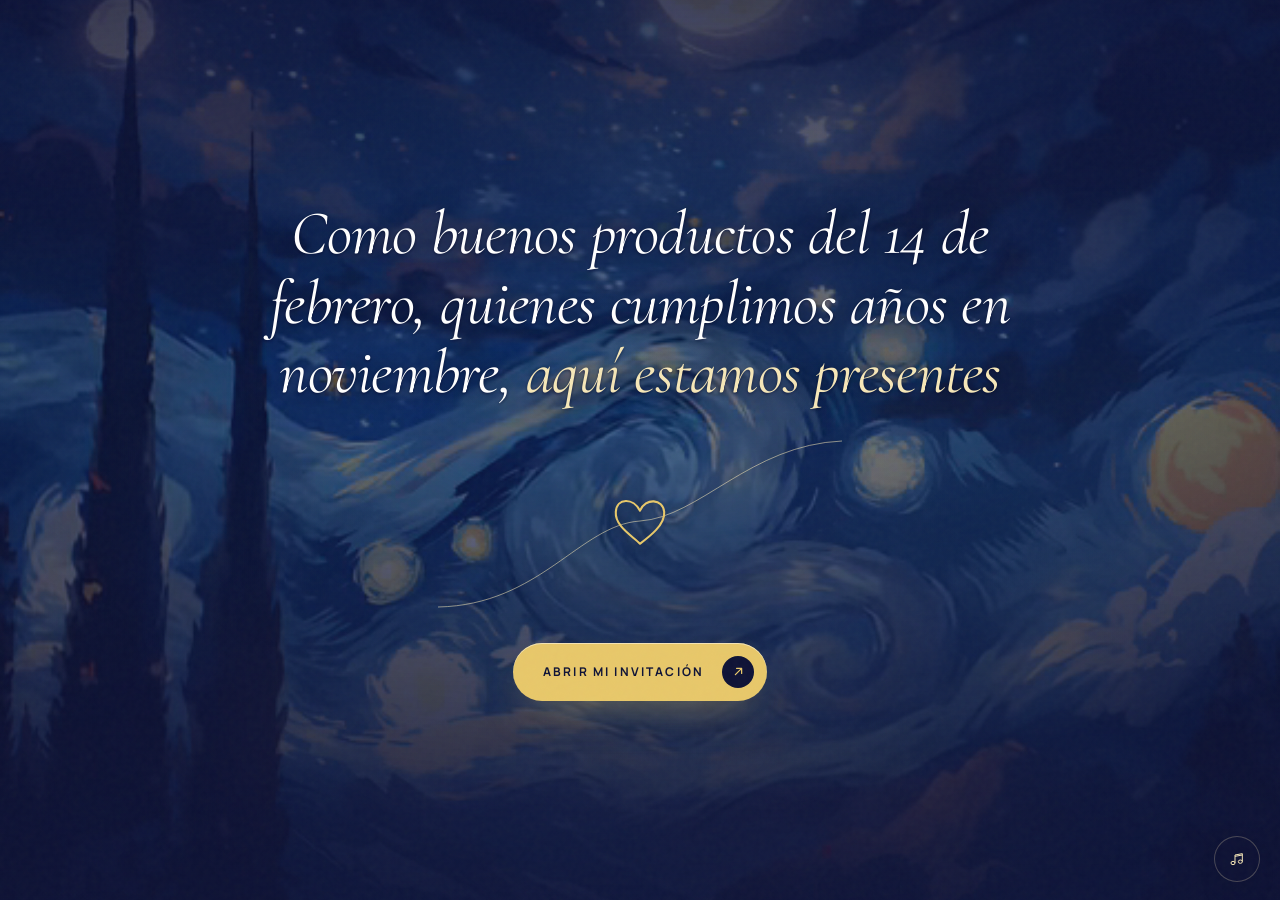
==== index.html @ 6bc74415 "agrego lag background" ====
<!doctype html>
<html lang="es">
<head>
  <meta charset="utf-8">
  <meta name="viewport" content="width=device-width, initial-scale=1">
  <meta name="theme-color" content="#1B2155">
  <meta name="description" content="La alegría de coincidir. Una invitación para celebrar con mis personas favoritas.">
  <title>La alegría de coincidir · Invitación de cumpleaños</title>
  <!-- Vista previa al compartir el enlace (WhatsApp, redes): mismo título y descripción de la invitación -->
  <meta property="og:type" content="website">
  <meta property="og:locale" content="es_MX">
  <meta property="og:title" content="La alegría de coincidir · Invitación de cumpleaños">
  <meta property="og:description" content="La alegría de coincidir. Una invitación para celebrar con mis personas favoritas.">
  <!-- PENDIENTE al publicar: imagen para la vista previa con la dirección completa del sitio, por ejemplo
       <meta property="og:image" content="https://TU-DOMINIO/assets/compartir.jpg"> (1200 × 630 px) -->
  <link rel="icon" href="data:image/svg+xml,%3Csvg xmlns='http://www.w3.org/2000/svg' viewBox='0 0 64 64'%3E%3Crect width='64' height='64' rx='14' fill='%230F1336'/%3E%3Cpath d='M32 50C25 43 9 34 10 21C11 8 26 8 32 20C37 8 53 9 54 21C55 33 40 44 32 50Z' fill='none' stroke='%23E8C86A' stroke-width='4.5' stroke-linejoin='round'/%3E%3C/svg%3E">
  <link rel="stylesheet" href="styles.css?v=20261016-iphone">
  <script src="config.js?v=20261016-iphone" defer></script>
  <script src="script.js?v=20261016-iphone" defer></script>
</head>
<body>
  <!-- Fondo de toda la invitación: cielo pintado y luces doradas que suben -->
  <div class="backdrop" aria-hidden="true">
    <!-- Cielo pintado: el remolino gira, un brillo recorre las pinceladas doradas y las estrellas titilan -->
    <div class="sky-art" id="sky-art">
      <span class="sky-glint"></span>
      <span class="sky-swirl"></span>
      <span class="sky-dots"><i style="--x:90.44%;--y:4.72%;--d:-0s"></i><i style="--x:93.94%;--y:15.73%;--d:-1.3s"></i><i style="--x:7.55%;--y:19.50%;--d:-0.6s"></i><i style="--x:22.10%;--y:11.36%;--d:-2.1s"></i><i style="--x:85.87%;--y:25.90%;--d:-1.7s"></i><i style="--x:2.66%;--y:29.19%;--d:-2.8s"></i><i style="--x:83.21%;--y:70.69%;--d:-0.4s"></i><i style="--x:6.38%;--y:77.45%;--d:-1.1s"></i><i style="--x:13.82%;--y:83.55%;--d:-2.4s"></i><i style="--x:71.09%;--y:77.51%;--d:-3.1s"></i><i style="--x:45.16%;--y:87.32%;--d:-1.9s"></i><i style="--x:23.17%;--y:96.71%;--d:-0.9s"></i><i style="--x:96.28%;--y:53.47%;--d:-2.6s"></i><i style="--x:31.46%;--y:57.89%;--d:-3.4s"></i></span>
    </div>
    <div class="motes">
      <i style="--x:6%;--t:17s;--d:-2s"></i><i style="--x:18%;--t:22s;--d:-9s"></i><i style="--x:31%;--t:19s;--d:-5s"></i>
      <i style="--x:47%;--t:24s;--d:-14s"></i><i style="--x:58%;--t:18s;--d:-7s"></i><i style="--x:72%;--t:21s;--d:-1s"></i>
      <i style="--x:84%;--t:16s;--d:-11s"></i><i style="--x:93%;--t:23s;--d:-4s"></i>
    </div>
  </div>

  <section class="entry" id="entry" aria-labelledby="entry-lead">
    <video class="entry-video" id="entry-video" muted loop playsinline preload="auto" poster="assets/fondo-inicio.jpg" aria-hidden="true">
      <source src="assets/fondo-inicio.mp4" type="video/mp4">
      <source src="assets/fondo-inicio.webm" type="video/webm">
    </video>
    <div class="sky" aria-hidden="true"></div>
    <div class="entry-content">
      <!-- Al inicio solo se ve la frase; el botón aparece cuando termina de escribirse -->
      <p class="entry-lead" id="entry-lead"><span class="w" style="--i:0">Como</span> <span class="w" style="--i:1">buenos</span> <span class="w" style="--i:2">productos</span> <span class="w" style="--i:3">del</span> <span class="w" style="--i:4">14</span> <span class="w" style="--i:5">de</span> <span class="w" style="--i:6">febrero,</span> <span class="w" style="--i:7">quienes</span> <span class="w" style="--i:8">cumplimos</span> <span class="w" style="--i:9">años</span> <span class="w" style="--i:10">en</span> <span class="w" style="--i:11">noviembre,</span> <span class="w ew-hl" style="--i:12">aquí</span> <span class="w ew-hl" style="--i:13">estamos</span> <span class="w ew-hl" style="--i:14">presentes</span></p>
      <!-- Dos caminos que se encuentran y forman un corazón (empieza cuando termina de aparecer la frase) -->
      <svg class="meeting" viewBox="0 0 420 190" aria-hidden="true">
        <path class="route route-a" pathLength="1" d="M8 178C110 176 150 96 210 92"/>
        <path class="route route-b" pathLength="1" d="M412 12C320 16 270 88 210 92"/>
        <circle class="traveler" r="3.5"><animateMotion begin="1.4s" dur="1.7s" fill="freeze" calcMode="spline" keyTimes="0;1" keyPoints="0;1" keySplines=".5 0 .2 1" path="M8 178C110 176 150 96 210 92"/></circle>
        <circle class="traveler" r="3.5"><animateMotion begin="1.4s" dur="1.7s" fill="freeze" calcMode="spline" keyTimes="0;1" keyPoints="0;1" keySplines=".5 0 .2 1" path="M412 12C320 16 270 88 210 92"/></circle>
        <circle class="burst" cx="210" cy="92" r="30"/>
        <path class="heart meet-heart" pathLength="1" transform="translate(177 63) scale(1.1)" d="M30 47C23 40 7 31 8 18C9 5 24 5 30 17C35 5 51 6 52 18C53 30 38 41 30 47Z"/>
      </svg>
      <button class="button" id="open-invitation" type="button">Abrir mi invitación <span aria-hidden="true"><svg viewBox="0 0 24 24"><path d="M7 17 17 7M9 7h8v8"/></svg></span></button>
    </div>
  </section>

  <!-- Control de música: fuera de la invitación para poder pausar desde la entrada; aparece cuando la música suena -->
  <button class="music-control" id="music-control" type="button" aria-label="Reproducir música" hidden>
    <svg viewBox="0 0 24 24" aria-hidden="true" class="music-icon"><path d="M9 18V6l11-2v12M9 8l11-2"/><ellipse cx="6" cy="18" rx="3" ry="2.5"/><ellipse cx="17" cy="16" rx="3" ry="2.5"/></svg>
    <!-- Sonando: bocina con ondas; silenciada: bocina tachada. La canción nunca se detiene, solo se silencia. -->
    <svg viewBox="0 0 24 24" aria-hidden="true" class="sound-icon"><path class="sound-body" d="M4 9.5h3.2L12 5.5v13l-4.8-4H4z"/><path class="sound-wave sound-wave-1" d="M15.2 9.4a3.7 3.7 0 0 1 0 5.2"/><path class="sound-wave sound-wave-2" d="M17.8 6.8a7.4 7.4 0 0 1 0 10.4"/></svg>
    <svg viewBox="0 0 24 24" aria-hidden="true" class="mute-icon"><path class="sound-body" d="M4 9.5h3.2L12 5.5v13l-4.8-4H4z"/><path d="M16 9.5l5 5M21 9.5l-5 5"/></svg>
    <span id="music-label">Reproducir</span>
  </button>
  <span id="music-status" class="sr-only" role="status"></span>

  <main class="invitation" id="invitation" hidden inert>
    <section class="cover theme-night" aria-labelledby="cover-title">
      <div class="editorial">
        <div class="portrait-wrap" id="portrait-wrap">
          <!-- Fotografía como instantánea: se "revela" al abrir la invitación -->
          <figure class="portrait" id="portrait">
            <div class="photo">
              <img id="birthday-photo" alt="" hidden>
              <div class="photo-placeholder" id="photo-placeholder" role="img" aria-label="Espacio reservado para la fotografía de la festejada">
                <span class="placeholder-frame" aria-hidden="true"></span>
                <span class="placeholder-word">un instante<br><i>para celebrar</i></span>
                <span class="placeholder-note">Tu fotografía aquí</span>
              </div>
            </div>
            <span class="photo-caption" aria-hidden="true">La alegría de coincidir</span>
          </figure>
          <span class="tape tape-a" aria-hidden="true"></span>
          <span class="tape tape-b" aria-hidden="true"></span>
          <!-- Timbre postal con matasellos: dos lugares, una misma alegría -->
          <div class="postal" aria-hidden="true">
            <svg class="stamp" viewBox="-4 -4 108 128">
              <defs><mask id="perforation"><rect x="-4" y="-4" width="108" height="128" fill="#fff"/><g fill="#000"><circle cx="0" cy="0" r="3.3"/><circle cx="10" cy="0" r="3.3"/><circle cx="20" cy="0" r="3.3"/><circle cx="30" cy="0" r="3.3"/><circle cx="40" cy="0" r="3.3"/><circle cx="50" cy="0" r="3.3"/><circle cx="60" cy="0" r="3.3"/><circle cx="70" cy="0" r="3.3"/><circle cx="80" cy="0" r="3.3"/><circle cx="90" cy="0" r="3.3"/><circle cx="100" cy="0" r="3.3"/><circle cx="0" cy="120" r="3.3"/><circle cx="10" cy="120" r="3.3"/><circle cx="20" cy="120" r="3.3"/><circle cx="30" cy="120" r="3.3"/><circle cx="40" cy="120" r="3.3"/><circle cx="50" cy="120" r="3.3"/><circle cx="60" cy="120" r="3.3"/><circle cx="70" cy="120" r="3.3"/><circle cx="80" cy="120" r="3.3"/><circle cx="90" cy="120" r="3.3"/><circle cx="100" cy="120" r="3.3"/><circle cx="0" cy="10" r="3.3"/><circle cx="0" cy="20" r="3.3"/><circle cx="0" cy="30" r="3.3"/><circle cx="0" cy="40" r="3.3"/><circle cx="0" cy="50" r="3.3"/><circle cx="0" cy="60" r="3.3"/><circle cx="0" cy="70" r="3.3"/><circle cx="0" cy="80" r="3.3"/><circle cx="0" cy="90" r="3.3"/><circle cx="0" cy="100" r="3.3"/><circle cx="0" cy="110" r="3.3"/><circle cx="100" cy="10" r="3.3"/><circle cx="100" cy="20" r="3.3"/><circle cx="100" cy="30" r="3.3"/><circle cx="100" cy="40" r="3.3"/><circle cx="100" cy="50" r="3.3"/><circle cx="100" cy="60" r="3.3"/><circle cx="100" cy="70" r="3.3"/><circle cx="100" cy="80" r="3.3"/><circle cx="100" cy="90" r="3.3"/><circle cx="100" cy="100" r="3.3"/><circle cx="100" cy="110" r="3.3"/></g></mask></defs>
              <g mask="url(#perforation)">
                <rect width="100" height="120" class="stamp-paper"/>
                <rect x="9" y="9" width="82" height="102" rx="2" class="stamp-inner"/>
                <g class="stamp-globe">
                  <circle cx="50" cy="54" r="25"/>
                  <ellipse cx="50" cy="54" rx="11" ry="25"/>
                  <path d="M25 54h50M29 41h42M29 67h42"/>
                </g>
                <path class="stamp-heart" d="M50 72C46.5 68.5 38.5 64 39 57.5C39.5 51 47 51 50 57C52.5 51 60.5 51.5 61 57.5C61.5 63.5 54 69 50 72Z"/>
                <path class="stamp-spark" d="M27 95c.4 3.4 2 5 5.4 5.4-3.4.4-5 2-5.4 5.4-.4-3.4-2-5-5.4-5.4 3.4-.4 5-2 5.4-5.4ZM73 20c.3 2.4 1.4 3.5 3.8 3.8-2.4.3-3.5 1.4-3.8 3.8-.3-2.4-1.4-3.5-3.8-3.8 2.4-.3 3.5-1.4 3.8-3.8Z"/>
                <path class="stamp-lines" d="M40 99h36M46 104h24"/>
              </g>
            </svg>
            <svg class="postmark" viewBox="0 0 170 100">
              <defs><path id="postmark-arc" d="M13.5 50a36.5 36.5 0 1 1 73 0a36.5 36.5 0 1 1-73 0"/></defs>
              <circle cx="50" cy="50" r="44"/>
              <circle cx="50" cy="50" r="29"/>
              <text><textPath href="#postmark-arc" startOffset="25%" text-anchor="middle" dominant-baseline="middle">La alegría de coincidir</textPath></text>
              <path class="postmark-star" transform="translate(0 -9.6)" d="M50 51c.6 5.4 3.2 8 8.6 8.6-5.4.6-8 3.2-8.6 8.6-.6-5.4-3.2-8-8.6-8.6 5.4-.6 8-3.2 8.6-8.6Z"/>
              <path class="postmark-waves" d="M96 30c8-6 16 6 24 0s16 6 24 0 16 6 24 0M96 45c8-6 16 6 24 0s16 6 24 0 16 6 24 0M96 60c8-6 16 6 24 0s16 6 24 0 16 6 24 0M96 75c8-6 16 6 24 0s16 6 24 0 16 6 24 0"/>
            </svg>
          </div>
        </div>
        <div class="details">
          <svg class="heart cover-heart reveal" style="--d:3" viewBox="0 0 60 56" aria-hidden="true"><path pathLength="1" d="M30 47C23 40 7 31 8 18C9 5 24 5 30 17C35 5 51 6 52 18C53 30 38 41 30 47Z"/></svg>
          <!-- Presentación: «Victoria celebra su cumpleaños: la alegría de coincidir» -->
          <h1 class="cover-title" id="cover-title" tabindex="-1">
            <span class="cover-name" id="birthday-name">Victoria</span>
            <span class="celebrate reveal" style="--d:4">celebra su cumpleaños<span class="sr-only">:</span></span>
            <span class="cover-tagline reveal" style="--d:5">la alegría de coincidir</span>
          </h1>
          <div class="ticket reveal" style="--d:6">
            <div class="date-time" role="group" aria-label="Fecha y hora de la celebración">
              <div class="ticket-main">
                <div class="ticket-band" aria-hidden="true">
                <svg class="band-star" viewBox="0 0 24 24"><path d="M12 0C12.8 7.6 16.4 11.2 24 12C16.4 12.8 12.8 16.4 12 24C11.2 16.4 7.6 12.8 0 12C7.6 11.2 11.2 7.6 12 0Z"/></svg>
                <svg class="ticket-route" viewBox="0 0 220 26" preserveAspectRatio="xMidYMid meet" aria-hidden="true">
                  <path class="route-line" pathLength="1" d="M10 18C60 2 160 2 210 18"/>
                  <circle cx="10" cy="18" r="3.2"/><circle cx="210" cy="18" r="3.2"/>
                  <path class="route-heart" d="M110 13C107.4 10.6 102 7.6 102.4 3.6C102.8-.4 108 -.4 110 3.4C111.8-.4 117.2-.2 117.6 3.6C118 7.6 112.8 10.8 110 13Z"/>
                </svg>
                <svg class="band-star" viewBox="0 0 24 24"><path d="M12 0C12.8 7.6 16.4 11.2 24 12C16.4 12.8 12.8 16.4 12 24C11.2 16.4 7.6 12.8 0 12C7.6 11.2 11.2 7.6 12 0Z"/></svg>
                </div>
                <svg class="guilloche" viewBox="0 0 300 120" preserveAspectRatio="none" aria-hidden="true"><path d="M0 20 Q18 30 36 20 Q54 10 72 20 Q90 30 108 20 Q126 10 144 20 Q162 30 180 20 Q198 10 216 20 Q234 30 252 20 Q270 10 288 20 Q306 30 324 20"/><path d="M0 29 Q18 39 36 29 Q54 19 72 29 Q90 39 108 29 Q126 19 144 29 Q162 39 180 29 Q198 19 216 29 Q234 39 252 29 Q270 19 288 29 Q306 39 324 29"/><path d="M0 38 Q18 48 36 38 Q54 28 72 38 Q90 48 108 38 Q126 28 144 38 Q162 48 180 38 Q198 28 216 38 Q234 48 252 38 Q270 28 288 38 Q306 48 324 38"/><path d="M0 47 Q18 57 36 47 Q54 37 72 47 Q90 57 108 47 Q126 37 144 47 Q162 57 180 47 Q198 37 216 47 Q234 57 252 47 Q270 37 288 47 Q306 57 324 47"/><path d="M0 56 Q18 66 36 56 Q54 46 72 56 Q90 66 108 56 Q126 46 144 56 Q162 66 180 56 Q198 46 216 56 Q234 66 252 56 Q270 46 288 56 Q306 66 324 56"/><path d="M0 65 Q18 75 36 65 Q54 55 72 65 Q90 75 108 65 Q126 55 144 65 Q162 75 180 65 Q198 55 216 65 Q234 75 252 65 Q270 55 288 65 Q306 75 324 65"/><path d="M0 74 Q18 84 36 74 Q54 64 72 74 Q90 84 108 74 Q126 64 144 74 Q162 84 180 74 Q198 64 216 74 Q234 84 252 74 Q270 64 288 74 Q306 84 324 74"/><path d="M0 83 Q18 93 36 83 Q54 73 72 83 Q90 93 108 83 Q126 73 144 83 Q162 93 180 83 Q198 73 216 83 Q234 93 252 83 Q270 73 288 83 Q306 93 324 83"/><path d="M0 92 Q18 102 36 92 Q54 82 72 92 Q90 102 108 92 Q126 82 144 92 Q162 102 180 92 Q198 82 216 92 Q234 102 252 92 Q270 82 288 92 Q306 102 324 92"/><path d="M0 101 Q18 111 36 101 Q54 91 72 101 Q90 111 108 101 Q126 91 144 101 Q162 111 180 101 Q198 91 216 101 Q234 111 252 101 Q270 91 288 101 Q306 111 324 101"/></svg>
                <div class="ticket-cell ticket-date">
                  <span class="ticket-label"><svg class="dt-icon" viewBox="0 0 24 24" aria-hidden="true"><rect x="3.5" y="5" width="17" height="15" rx="2.5"/><path d="M3.5 10h17M8 3v4M16 3v4"/></svg>Fecha</span>
                  <p id="birthday-date">07 de noviembre</p>
                </div>
                <span class="foil" aria-hidden="true"><svg viewBox="0 0 60 56"><path d="M30 47C23 40 7 31 8 18C9 5 24 5 30 17C35 5 51 6 52 18C53 30 38 41 30 47Z"/></svg></span>
                <span class="microtext" aria-hidden="true">La alegría de coincidir · La alegría de coincidir · La alegría de coincidir · La alegría de coincidir · La alegría de coincidir ·</span>
              </div>
              <span class="date-dot" aria-hidden="true"></span>
              <div class="ticket-stub">
                <span class="admit" aria-hidden="true">Admite 1</span>
                <div class="ticket-cell ticket-time">
                  <span class="ticket-label"><svg class="dt-icon" viewBox="0 0 24 24" aria-hidden="true"><circle cx="12" cy="12" r="8.5"/><path d="M12 7.5V12l3 2"/></svg>Hora</span>
                  <p id="birthday-time">4:30 p. m.</p>
                </div>
                <svg class="stub-star" viewBox="0 0 24 24" aria-hidden="true"><path d="M12 0C12.8 7.6 16.4 11.2 24 12C16.4 12.8 12.8 16.4 12 24C11.2 16.4 7.6 12.8 0 12C7.6 11.2 11.2 7.6 12 0Z"/></svg>
                <svg class="barcode" viewBox="0 0 110 22" preserveAspectRatio="none" aria-hidden="true"><rect x="0" width="1" height="22"/><rect x="2" width="2" height="22"/><rect x="5" width="1" height="22"/><rect x="9" width="1" height="22"/><rect x="12" width="2" height="22"/><rect x="15" width="2" height="22"/><rect x="18" width="1" height="22"/><rect x="20" width="2" height="22"/><rect x="24" width="1" height="22"/><rect x="26" width="1" height="22"/><rect x="30" width="2" height="22"/><rect x="33" width="2" height="22"/><rect x="36" width="1" height="22"/><rect x="40" width="1" height="22"/><rect x="44" width="2" height="22"/><rect x="48" width="1" height="22"/><rect x="50" width="1" height="22"/><rect x="54" width="1" height="22"/><rect x="57" width="2" height="22"/><rect x="60" width="2" height="22"/><rect x="63" width="2" height="22"/><rect x="67" width="2" height="22"/><rect x="70" width="1" height="22"/><rect x="74" width="2" height="22"/><rect x="77" width="1" height="22"/><rect x="79" width="2" height="22"/><rect x="82" width="2" height="22"/><rect x="85" width="2" height="22"/><rect x="88" width="2" height="22"/><rect x="93" width="2" height="22"/><rect x="97" width="2" height="22"/><rect x="102" width="2" height="22"/><rect x="106" width="1" height="22"/><rect x="108" width="1" height="22"/></svg>
              </div>
            </div>
          </div>
          <div class="reveal" style="--d:7">
            <button class="button share-button" id="next-section" type="button">Compartamos este día <span aria-hidden="true"><svg viewBox="0 0 24 24"><path d="M12 5v14M6 13l6 6 6-6"/></svg></span></button>
            <p class="next-message" id="next-message" role="status"></p>
          </div>
          <!-- Cuenta regresiva a la celebración; la fecha exacta está en config.js (eventStart) -->
          <div class="countdown reveal" style="--d:8" id="countdown" role="timer" aria-labelledby="countdown-title" hidden>
            <p class="countdown-title" id="countdown-title">Faltan</p>
            <div class="countdown-units" aria-hidden="true">
              <div class="cd-unit"><span class="cd-num" data-unit="days"></span><span class="cd-label" id="cd-label-days">Días</span></div>
              <div class="cd-unit"><span class="cd-num" data-unit="hours"></span><span class="cd-label" id="cd-label-hours">Horas</span></div>
              <div class="cd-unit"><span class="cd-num" data-unit="minutes"></span><span class="cd-label" id="cd-label-minutes">Minutos</span></div>
              <div class="cd-unit"><span class="cd-num" data-unit="seconds"></span><span class="cd-label" id="cd-label-seconds">Segundos</span></div>
            </div>
            <p class="sr-only" id="countdown-text"></p>
          </div>
        </div>
      </div>
    </section>

    <!-- Frase principal en letras muy grandes y, debajo, «Mi lugar favorito es con ustedes» con la explicación. Textos en config.js (letter). -->
    <section class="letter sheet theme-white" id="carta" aria-labelledby="letter-quote" tabindex="-1" data-reveal>
      <div class="letter-inner">
        <h2 class="letter-quote" id="letter-quote">No tengo lugares favoritos, tengo <em class="cw letter-quote-highlight">personas</em> <em class="cw letter-quote-highlight">favoritas</em></h2>
        <div class="letter-divider fade-up" style="--i:2" aria-hidden="true">
          <span></span>
          <svg class="letter-icons" viewBox="0 0 64 28"><g class="li-globe"><circle cx="14" cy="14" r="11"/><ellipse cx="14" cy="14" rx="4.6" ry="11"/><path d="M3.5 10.5h21M3.5 17.5h21"/></g><path class="li-heart" d="M46 24.5C41.5 20.6 31.5 15 32 7.9C32.5 1.4 41 1 46 7.2C51 1 59.5 1.4 60 7.9C60.5 15 50.5 20.6 46 24.5Z"/></svg>
          <span></span>
        </div>
        <h3 class="letter-title fade-up" style="--i:3" id="letter-title">Mi lugar favorito es con ustedes</h3>
        <div class="letter-body fade-up" style="--i:4" id="letter-body">
          <p>Este cumpleaños quiero celebrarlo cerca de las personas que hacen mis días más bonitos.</p>
          <p>Compartir la mesa, reírnos, cantar y sumar un recuerdo juntos será mi manera favorita de celebrar.</p>
          <p>Por eso, me encantaría que estuvieras ahí.</p>
        </div>
      </div>
    </section>

    <!-- Cada versión de mí: un montón de polaroids; la de arriba pasa detrás al deslizar. -->
    <section class="evolution sheet theme-cafe" id="evolucion" aria-labelledby="evolution-title" data-reveal>
      <div class="evolution-sheet">
        <header class="evolution-head">
          <h2 class="evolution-title fade-up" style="--i:0" id="evolution-title">Cada <em class="cw evolution-highlight">versión</em> de mí</h2>
          <p class="evolution-intro fade-up" style="--i:1" id="evolution-intro">He cambiado, he aprendido y he descubierto nuevas formas de ser yo. Hoy celebro todo lo vivido y la persona en la que me estoy convirtiendo.</p>
        </header>
        <!-- Las polaroids se crean desde config.js y se muestran una sobre otra -->
        <ol class="evolution-track" id="evolution-track" aria-label="Montón de polaroids de las etapas; desliza a un lado para cambiar de foto"></ol>
        <div class="evolution-controls fade-up" style="--i:3" id="evolution-controls" hidden>
          <!-- Instrucción para deslizar (sin flechas ni contador a la vista) -->
          <p class="evolution-hint"><svg viewBox="0 0 28 32" aria-hidden="true"><path class="evolution-hint-arrows" d="M4.5 5.5h12.5M7.5 2.5l-3 3 3 3M14 2.5l3 3-3 3"/><g class="evolution-hint-hand"><g transform="translate(3.5 9) scale(.92)"><path d="M18 11V10a2 2 0 0 0-4 0v1M14 10V9a2 2 0 0 0-4 0v1M10 9.5V4a2 2 0 0 0-4 0v10M18 11a2 2 0 1 1 4 0v3a8 8 0 0 1-8 8h-2c-2.8 0-4.5-.86-6-2.34l-3.6-3.6a2 2 0 0 1 2.83-2.82L7 15"/></g></g></svg><span>Desliza las fotos para descubrir cada etapa</span></p>
          <!-- La etapa actual solo se anuncia a lectores de pantalla -->
          <span class="sr-only" id="evolution-count" role="status" aria-live="polite"></span>
        </div>
      </div>
    </section>

    <!-- Álbum de fotos: rollo de película que avanza solo. Fotos y pies en config.js (album). -->
    <section class="album sheet sheet-end theme-arena" id="album" aria-labelledby="album-title" data-reveal>
      <div class="album-inner">
        <!-- El título solo lo leen los lectores de pantalla; a la vista quedan las cintas -->
        <h2 class="album-title sr-only" id="album-title">Mis recuerdos favoritos tienen <em class="cw album-highlight">compañía</em></h2>
        <!-- Las fotografías se crean desde config.js en el orden de la lista -->
        <div class="album-gallery fade-up" style="--i:1" role="group" aria-label="Recuerdos con mis personas favoritas">
          <!-- Cinta de película: avanza sola hacia la izquierda; se puede deslizar y al tocar una foto se amplía -->
          <div class="film" id="album-film" tabindex="0" aria-label="Rollo de fotos de mis recuerdos. Usa las flechas para recorrerlo y Enter para ampliar la foto del centro."><ol class="film-track"></ol></div>
        </div>
        <p class="film-hint fade-up" style="--i:2" id="film-hint"><svg viewBox="0 0 28 32" aria-hidden="true"><path class="evolution-hint-arrows" d="M4.5 5.5h12.5M7.5 2.5l-3 3 3 3M14 2.5l3 3-3 3"/><g class="evolution-hint-hand"><g transform="translate(3.5 9) scale(.92)"><path d="M18 11V10a2 2 0 0 0-4 0v1M14 10V9a2 2 0 0 0-4 0v1M10 9.5V4a2 2 0 0 0-4 0v10M18 11a2 2 0 1 1 4 0v3a8 8 0 0 1-8 8h-2c-2.8 0-4.5-.86-6-2.34l-3.6-3.6a2 2 0 0 1 2.83-2.82L7 15"/></g></g></svg><span>Desliza o toca una foto para ampliarla</span></p>
      </div>
    </section>

    <!-- Fotos grupales formando un corazón: fijas, sin movimiento. Al tocar una foto se amplía. Fotos y frases en config.js (groupGallery). -->
    <section class="group-gallery theme-night" id="grupales" aria-labelledby="group-title" data-reveal>
      <div class="group-gallery-inner">
        <h2 class="group-title sr-only" id="group-title">Caminos compartidos</h2>
        <div class="heart-collage-wrap">
          <svg class="heart-collage-line" viewBox="0 0 100 90" preserveAspectRatio="none" aria-hidden="true"><path pathLength="1" d="M50 87.5C44 82.6 3.5 58 2 30C1 13 12.6 2.4 26.5 2.4C37.4 2.4 45.2 9 50 18.2C54.8 9 62.6 2.4 73.5 2.4C87.4 2.4 99 13 98 30C96.5 58 56 82.6 50 87.5Z"/></svg>
          <ul class="heart-collage" id="heart-collage" aria-label="Fotografías grupales; toca una para verla completa"></ul>
        </div>
        <p class="film-hint collage-hint fade-up" style="--i:2"><svg viewBox="0 0 28 32" aria-hidden="true"><g class="collage-hint-hand"><g transform="translate(3.5 9) scale(.92)"><path d="M18 11V10a2 2 0 0 0-4 0v1M14 10V9a2 2 0 0 0-4 0v1M10 9.5V4a2 2 0 0 0-4 0v10M18 11a2 2 0 1 1 4 0v3a8 8 0 0 1-8 8h-2c-2.8 0-4.5-.86-6-2.34l-3.6-3.6a2 2 0 0 1 2.83-2.82L7 15"/></g></g><g class="collage-hint-ring"><circle cx="10.5" cy="9" r="3.2"/><circle cx="10.5" cy="9" r="6.4"/></g></svg><span id="collage-hint-text">Toca una foto para verla completa</span></p>
      </div>
    </section>

    <!-- Tercera sección: el lugar. Datos, enlace y fotografías se editan en config.js (venue). -->
    <section class="venue sheet theme-white" id="lugar" aria-labelledby="venue-title">
      <div class="venue-grid">
        <!-- Fotografía principal del espacio -->
        <div class="venue-main" data-reveal>
          <span class="venue-frame" aria-hidden="true"></span>
          <svg class="heart venue-frame-heart" viewBox="0 0 60 56" aria-hidden="true"><path pathLength="1" d="M30 47C23 40 7 31 8 18C9 5 24 5 30 17C35 5 51 6 52 18C53 30 38 41 30 47Z"/></svg>
          <div class="venue-shot venue-shot-main" data-venue-photo="space">
            <img alt="" loading="lazy" decoding="async">
            <div class="venue-ph" role="img" aria-label="Espacio reservado para la fotografía del restaurante" aria-hidden="true">
              <span class="venue-ph-frame" aria-hidden="true"></span>
              <span class="venue-ph-name" id="venue-ph-name">Doña Vero</span>
              <span class="venue-ph-note">Fotografía del lugar</span>
            </div>
          </div>
        </div>

        <div class="venue-info" data-reveal>
          <p class="venue-eyebrow" style="--i:0">
            <svg class="heart" viewBox="0 0 60 56" aria-hidden="true"><path d="M30 47C23 40 7 31 8 18C9 5 24 5 30 17C35 5 51 6 52 18C53 30 38 41 30 47Z"/></svg>
            <span id="venue-eyebrow">¿Dónde nos vemos?</span>
          </p>
          <h2 class="venue-title" style="--i:1" id="venue-title">¡A comer rico y <em>diferente!</em></h2>
          <p class="venue-description" style="--i:2" id="venue-description"><strong class="venue-nowrap">Doña Vero:</strong> tradición mexicana con un toque extravagante.</p>
          <p class="venue-flavors" style="--i:2" id="venue-flavors">Una aventura de sabores que va de lo prehispánico a lo inesperado, con tlayudas, opciones veganas y quesadillas fuera de lo común.</p>
          <!-- Lo que hace especial al lugar, con íconos dibujados (sin emojis) -->
          <ul class="venue-highlights" style="--i:3" id="venue-highlights">
            <li class="venue-highlight" data-icon="trofeo"><svg class="venue-hl-icon" viewBox="0 0 24 24" aria-hidden="true"><path d="M8 4h8v5a4 4 0 0 1-8 0V4ZM8 6H5v1.5A3.5 3.5 0 0 0 8.5 11M16 6h3v1.5a3.5 3.5 0 0 1-3.5 3.5M12 13v4M8.5 20.5h7M9.5 20.5c0-2 1-3.5 2.5-3.5s2.5 1.5 2.5 3.5"/></svg><span><strong>¡Seis veces campeona</strong> de la quesadilla más exótica de la CDMX!</span></li>
            <li class="venue-highlight" data-icon="corazon"><svg class="venue-hl-icon" viewBox="0 0 24 24" aria-hidden="true"><path d="M12 20.3C9.6 18.2 3 14.4 3.3 9C3.6 4.6 9 4.3 12 8.5C15 4.3 20.4 4.6 20.7 9C21 14.4 14.4 18.2 12 20.3Z"/></svg><span>Tacos y tortillas en forma de corazón.</span></li>
            <li class="venue-highlight" data-icon="flor"><svg class="venue-hl-icon" viewBox="0 0 24 24" aria-hidden="true"><circle cx="12" cy="12" r="2.6"/><path d="M12 9.4C10.4 7.6 10.6 4.6 12 3.4c1.4 1.2 1.6 4.2 0 6M14.6 12c1.8-1.6 4.8-1.4 6 0-1.2 1.4-4.2 1.6-6 0M12 14.6c1.6 1.8 1.4 4.8 0 6-1.4-1.2-1.6-4.2 0-6M9.4 12c-1.8 1.6-4.8 1.4-6 0 1.2-1.4 4.2-1.6 6 0M13.9 10.1c.2-2.4 2.4-4.4 4.2-4.2.2 1.8-1.8 4-4.2 4.2M13.9 13.9c2.4.2 4.4 2.4 4.2 4.2-1.8.2-4-1.8-4.2-4.2M10.1 13.9c-.2 2.4-2.4 4.4-4.2 4.2-.2-1.8 1.8-4 4.2-4.2M10.1 10.1C7.7 9.9 5.7 7.7 5.9 5.9c1.8-.2 4 1.8 4.2 4.2"/></svg><span>Pulque de cempasúchil, disponible por temporada, entre otros sabores…</span></li>
          </ul>
          <dl class="venue-facts" style="--i:4">
            <div class="venue-fact">
              <dt><svg class="venue-icon" viewBox="0 0 24 24" aria-hidden="true"><rect x="3.5" y="5" width="17" height="15" rx="2.5"/><path d="M3.5 10h17M8 3v4M16 3v4"/></svg>Fecha</dt>
              <dd id="venue-date">07 de noviembre</dd>
            </div>
            <div class="venue-fact">
              <dt><svg class="venue-icon" viewBox="0 0 24 24" aria-hidden="true"><circle cx="12" cy="12" r="8.5"/><path d="M12 7.5V12l3 2"/></svg><span id="venue-time-label">Hora de encuentro</span></dt>
              <dd id="venue-time">4:30 p. m.</dd>
            </div>
            <div class="venue-fact venue-fact-wide">
              <dt><svg class="venue-icon" viewBox="0 0 24 24" aria-hidden="true"><path d="M7 3v18M4.5 3v4.5a2.5 2.5 0 0 0 5 0V3M17.5 21V3c-2.4 1.2-3.5 4-3.5 7.5V13h3.5"/></svg>Lugar</dt>
              <dd id="venue-name">Doña Vero</dd>
            </div>
            <div class="venue-fact venue-fact-wide">
              <dt><svg class="venue-icon" viewBox="0 0 24 24" aria-hidden="true"><path d="M12 21s-6.5-5.7-6.5-11.2a6.5 6.5 0 0 1 13 0C18.5 15.3 12 21 12 21Z"/><circle cx="12" cy="9.8" r="2.3"/></svg>Dirección</dt>
              <dd id="venue-address">Monterrey 313, Roma Sur</dd>
            </div>
          </dl>
          <p class="venue-note" style="--i:5">
            <svg class="heart" viewBox="0 0 60 56" aria-hidden="true"><path d="M30 47C23 40 7 31 8 18C9 5 24 5 30 17C35 5 51 6 52 18C53 30 38 41 30 47Z"/></svg>
            <span id="venue-note">Espacio privado para nuestra celebración.</span>
          </p>
          <div class="venue-action" style="--i:6">
            <a class="button venue-button" id="venue-map" href="https://www.google.com/maps/search/?api=1&amp;query=Do%C3%B1a+Vero+Av.+Monterrey+313+Roma+Sur+CDMX" target="_blank" rel="noopener noreferrer" aria-describedby="venue-map-hint">Cómo llegar <span aria-hidden="true"><svg viewBox="0 0 24 24"><path d="M7 17 17 7M9 7h8v8"/></svg></span></a>
            <span class="sr-only" id="venue-map-hint">Abre Google Maps en una pestaña nueva</span>
          </div>
          <p class="venue-thanks" style="--i:7" id="venue-thanks">Gracias, Camilo, por darnos un espacio.</p>
        </div>

        <!-- Dos fotografías pequeñas de la cocina: los tacos con tortillas de corazón al frente -->
        <figure class="venue-food" data-reveal>
          <figcaption class="venue-food-caption" style="--i:0">
            <svg class="heart" viewBox="0 0 60 56" aria-hidden="true"><path d="M30 47C23 40 7 31 8 18C9 5 24 5 30 17C35 5 51 6 52 18C53 30 38 41 30 47Z"/></svg>
            <span id="venue-food-caption">Una mirada a los sabores de <span class="venue-nowrap">Doña Vero</span></span>
          </figcaption>
          <div class="venue-food-shots" style="--i:1">
            <div class="venue-shot venue-shot-tacos" data-venue-photo="tacos">
              <img alt="" loading="lazy" decoding="async">
              <div class="venue-ph" role="img" aria-label="Espacio reservado para la fotografía de los tacos" aria-hidden="true">
                <span class="venue-ph-frame" aria-hidden="true"></span>
                <svg class="heart venue-ph-heart" viewBox="0 0 60 56" aria-hidden="true"><path d="M30 47C23 40 7 31 8 18C9 5 24 5 30 17C35 5 51 6 52 18C53 30 38 41 30 47Z"/></svg>
                <span class="venue-ph-note">Tacos de corazón</span>
              </div>
            </div>
            <div class="venue-shot venue-shot-kitchen" data-venue-photo="kitchen">
              <img alt="" loading="lazy" decoding="async">
              <div class="venue-ph" role="img" aria-label="Espacio reservado para una fotografía de la cocina" aria-hidden="true">
                <span class="venue-ph-frame" aria-hidden="true"></span>
                <svg class="heart venue-ph-heart" viewBox="0 0 60 56" aria-hidden="true"><path d="M30 47C23 40 7 31 8 18C9 5 24 5 30 17C35 5 51 6 52 18C53 30 38 41 30 47Z"/></svg>
                <span class="venue-ph-note">Cocina</span>
              </div>
            </div>
          </div>
        </figure>
      </div>
    </section>

    <!-- Karaoke: anuncia el karaoke presencial del festejo. Textos en config.js (karaoke).
         El micrófono es solo una ilustración: no graba, no pide permisos ni reproduce audio. -->
    <section class="karaoke sheet theme-cafe" id="karaoke" aria-labelledby="karaoke-title">
      <div class="karaoke-panel" data-reveal>
        <div class="karaoke-art">
          <svg class="mic-art" viewBox="0 0 320 420" aria-hidden="true" focusable="false">
            <defs><clipPath id="mic-head-clip"><circle cx="160" cy="100" r="51"/></clipPath></defs>
            <!-- Ondas de sonido, destellos y notas en amarillo mantequilla -->
            <g class="mic-waves"><path class="mic-wave" d="M96.4 133.8A72 72 0 0 1 96.4 66.2"/><path class="mic-wave mic-wave-out" d="M77.8 136.6A90 90 0 0 1 77.8 63.4"/><path class="mic-wave" d="M223.6 66.2A72 72 0 0 1 223.6 133.8"/><path class="mic-wave mic-wave-out" d="M242.2 63.4A90 90 0 0 1 242.2 136.6"/></g>
            <g class="mic-sparks"><path style="--k:0" transform="translate(52 30) scale(.72)" d="M12 0C12.8 7.6 16.4 11.2 24 12C16.4 12.8 12.8 16.4 12 24C11.2 16.4 7.6 12.8 0 12C7.6 11.2 11.2 7.6 12 0Z"/><path style="--k:1" transform="translate(254 44) scale(.5)" d="M12 0C12.8 7.6 16.4 11.2 24 12C16.4 12.8 12.8 16.4 12 24C11.2 16.4 7.6 12.8 0 12C7.6 11.2 11.2 7.6 12 0Z"/><path style="--k:2" transform="translate(70 214) scale(.4)" d="M12 0C12.8 7.6 16.4 11.2 24 12C16.4 12.8 12.8 16.4 12 24C11.2 16.4 7.6 12.8 0 12C7.6 11.2 11.2 7.6 12 0Z"/></g>
            <g class="mic-notes"><path d="M262 150v-30l14-4v26M262 128l14-4"/><ellipse cx="257.5" cy="150.5" rx="5" ry="3.8" transform="rotate(-20 257.5 150.5)"/><ellipse cx="271.5" cy="142.5" rx="5" ry="3.8" transform="rotate(-20 271.5 142.5)"/></g>
            <!-- Micrófono de líneas finas: la rejilla recuerda al mundo de la frase inicial -->
            <path class="mic-head" d="M160 48a52 52 0 1 1 0 104a52 52 0 1 1 0-104Z"/>
            <g class="mic-grille" clip-path="url(#mic-head-clip)"><ellipse cx="160" cy="100" rx="19" ry="52"/><ellipse cx="160" cy="100" rx="38" ry="52"/><path d="M100 74h120M100 100h120M100 126h120"/></g>
            <path class="mic-line" pathLength="1" d="M160 48a52 52 0 1 1 0 104a52 52 0 1 1 0-104Z"/>
            <path class="mic-collar" pathLength="1" d="M133 152h54a6 6 0 0 1 6 6v6a6 6 0 0 1-6 6h-54a6 6 0 0 1-6-6v-6a6 6 0 0 1 6-6Z"/>
            <path class="mic-grip" d="M146 156v10M160 156v10M174 156v10"/>
            <path class="mic-line" pathLength="1" d="M134 170L146 298Q160 310 174 298L186 170"/>
            <path class="mic-shine" d="M144 186L152 284"/>
            <path class="mic-switch" pathLength="1" d="M160 196a6 6 0 0 1 6 6v12a6 6 0 0 1-12 0v-12a6 6 0 0 1 6-6Z"/>
            <circle class="mic-dot" cx="160" cy="203.5" r="2.2"/>
            <path class="mic-cable" pathLength="1" d="M160 305C160 334 150 350 130 362C108 375 112 402 136 399C160 396 162 368 144 366C124 364 128 398 172 403C206 407 234 393 262 397"/>
          </svg>
        </div>
        <div class="karaoke-text">
          <p class="karaoke-eyebrow" style="--i:0" id="karaoke-eyebrow">También se vale cantar a todo pulmón</p>
          <h2 class="karaoke-title" style="--i:1" id="karaoke-title">¡El <em class="cw karaoke-highlight">micrófono</em> nos espera!</h2>
          <p class="karaoke-description" style="--i:2" id="karaoke-description">¡Habrá karaoke, dinámicas y sorpresas! Pero, sobre todo, mucho cariño y alegría de compartir con ustedes.</p>
          <p class="karaoke-cue" style="--i:3" id="karaoke-cue">¡Ve pensando cuál vas a cantar!</p>
        </div>
      </div>
    </section>

    <!-- Cierre: agradecimiento de Victoria, antes de confirmar. Título, mensaje y firma se editan en config.js (closing). -->
    <section class="closing sheet sheet-end theme-arena" id="despedida" aria-labelledby="closing-title">
      <div class="closing-inner">
        <h2 class="closing-title" id="closing-title" data-reveal>Qué bonito <em class="closing-highlight">coincidir<svg class="closing-swash" viewBox="0 0 200 14" preserveAspectRatio="none" aria-hidden="true"><path d="M2 11C38 6 96 3.4 160 4.2S190 6 198 7.6"/></svg></em> contigo</h2>
        <div class="closing-message" id="closing-message" data-reveal>
          <p>Gracias por hacerse un espacio para acompañarme en un día tan especial. Son personas importantes para mí y me hace muy feliz coincidir con ustedes.</p>
          <p class="closing-love">Los quiero mucho.</p>
        </div>
        <div class="closing-end" data-reveal>
          <!-- Dos trazos que coinciden en un corazón, como en la entrada -->
          <div class="closing-meet" aria-hidden="true">
            <span class="closing-line"></span>
            <svg class="heart closing-heart" viewBox="0 0 60 56"><path pathLength="1" d="M30 47C23 40 7 31 8 18C9 5 24 5 30 17C35 5 51 6 52 18C53 30 38 41 30 47Z"/></svg>
            <span class="closing-line"></span>
          </div>
          <p class="closing-signature" style="--i:0">
            <span class="closing-farewell" id="closing-farewell">Con cariño,</span>
            <span class="closing-name"><span id="closing-name">Victoria</span><svg class="closing-red-heart" viewBox="0 0 24 22" aria-hidden="true"><path d="M12 20.5C9.2 18.1 1.7 13.8 2 7.6C2.3 2.5 8.6 2.1 12 7C15.4 2.1 21.7 2.5 22 7.6C22.3 13.8 14.8 18.1 12 20.5Z"/></svg></span>
          </p>
        </div>
      </div>
    </section>
    <!-- Confirmación por WhatsApp, al final. Número y textos en config.js (rsvp). -->
    <section class="rsvp theme-night" id="confirmar" aria-labelledby="rsvp-title" data-reveal>
      <div class="rsvp-inner">
        <svg class="heart rsvp-heart fade-up" style="--i:0" viewBox="0 0 60 56" aria-hidden="true"><path pathLength="1" d="M30 47C23 40 7 31 8 18C9 5 24 5 30 17C35 5 51 6 52 18C53 30 38 41 30 47Z"/></svg>
        <h2 class="rsvp-title fade-up" style="--i:1" id="rsvp-title">¡Confirmen su asistencia!</h2>
        <p class="rsvp-text fade-up" style="--i:2" id="rsvp-text">Me encantará celebrar contigo. Confírmame si podrás acompañarme para organizar nuestro encuentro.</p>
        <form class="rsvp-form fade-up" style="--i:3" id="rsvp-form" novalidate>
          <fieldset class="rsvp-field rsvp-choices" aria-describedby="rsvp-answer-error">
            <legend class="rsvp-label" id="rsvp-answer-legend">Tu respuesta</legend>
            <div class="rsvp-options">
              <label class="rsvp-option">
                <input type="radio" name="rsvp-answer" value="si" required>
                <span class="rsvp-option-box">
                  <span class="rsvp-check" aria-hidden="true"><svg viewBox="0 0 60 56"><path d="M30 47C23 40 7 31 8 18C9 5 24 5 30 17C35 5 51 6 52 18C53 30 38 41 30 47Z"/></svg></span>
                  <span class="rsvp-option-text" id="rsvp-si-label">Sí, ahí estaré</span>
                </span>
              </label>
              <label class="rsvp-option">
                <input type="radio" name="rsvp-answer" value="no" required>
                <span class="rsvp-option-box">
                  <span class="rsvp-check" aria-hidden="true"><svg viewBox="0 0 60 56"><path d="M30 47C23 40 7 31 8 18C9 5 24 5 30 17C35 5 51 6 52 18C53 30 38 41 30 47Z"/></svg></span>
                  <span class="rsvp-option-text" id="rsvp-no-label">Esta vez no podré</span>
                </span>
              </label>
            </div>
            <p class="rsvp-error" id="rsvp-answer-error"></p>
          </fieldset>
          <!-- Al elegir una respuesta se abren el nombre y el mensaje opcional -->
          <div class="rsvp-details" id="rsvp-details" inert>
            <div class="rsvp-details-inner">
              <div class="rsvp-field">
                <label class="rsvp-label" for="rsvp-name" id="rsvp-name-label">Tu nombre</label>
                <input class="rsvp-input" id="rsvp-name" name="nombre" type="text" autocomplete="name" autocapitalize="words" maxlength="80" required aria-describedby="rsvp-name-error">
                <p class="rsvp-error" id="rsvp-name-error"></p>
              </div>
              <div class="rsvp-field">
                <label class="rsvp-label" for="rsvp-message"><span id="rsvp-message-label">Déjame un mensaje</span> <span class="rsvp-optional" id="rsvp-optional">Opcional</span></label>
                <textarea class="rsvp-input rsvp-textarea" id="rsvp-message" name="mensaje" rows="3" maxlength="300"></textarea>
              </div>
              <button class="button rsvp-submit" id="rsvp-submit" type="submit"><span class="rsvp-submit-text" id="rsvp-submit-text">Enviar respuesta</span> <span class="rsvp-wa" aria-hidden="true"><svg viewBox="0 0 24 24"><path d="M17.472 14.382c-.297-.149-1.758-.867-2.03-.967-.273-.099-.471-.148-.67.15-.197.297-.767.966-.94 1.164-.173.199-.347.223-.644.075-.297-.15-1.255-.463-2.39-1.475-.883-.788-1.48-1.761-1.653-2.059-.173-.297-.018-.458.13-.606.134-.133.298-.347.446-.52.149-.174.198-.298.298-.497.099-.198.05-.371-.025-.52-.075-.149-.669-1.612-.916-2.207-.242-.579-.487-.5-.669-.51-.173-.008-.371-.01-.57-.01-.198 0-.52.074-.792.372-.272.297-1.04 1.016-1.04 2.479 0 1.462 1.065 2.875 1.213 3.074.149.198 2.096 3.2 5.077 4.487.709.306 1.262.489 1.694.625.712.227 1.36.195 1.871.118.571-.085 1.758-.719 2.006-1.413.248-.694.248-1.289.173-1.413-.074-.124-.272-.198-.57-.347m-5.421 7.403h-.004a9.87 9.87 0 0 1-5.031-1.378l-.361-.214-3.741.982.998-3.648-.235-.374a9.86 9.86 0 0 1-1.51-5.26c.001-5.45 4.436-9.884 9.888-9.884 2.64 0 5.122 1.03 6.988 2.898a9.825 9.825 0 0 1 2.893 6.994c-.003 5.45-4.437 9.884-9.885 9.884m8.413-18.297A11.815 11.815 0 0 0 12.05 0C5.495 0 .16 5.335.157 11.892c0 2.096.547 4.142 1.588 5.945L.057 24l6.305-1.654a11.882 11.882 0 0 0 5.683 1.448h.005c6.554 0 11.89-5.335 11.893-11.893a11.821 11.821 0 0 0-3.48-8.413Z"/></svg></span></button>
            </div>
          </div>
        </form>
        <!-- Agradecimiento: el corazón se dibuja, brilla y suelta destellos dorados -->
        <div class="rsvp-thanks" id="rsvp-thanks" hidden>
          <div class="thanks-mark" aria-hidden="true">
            <span class="thanks-ring"></span>
            <span class="thanks-ring thanks-ring-b"></span>
            <svg class="thanks-heart" viewBox="0 0 60 56"><path class="thanks-heart-fill" d="M30 47C23 40 7 31 8 18C9 5 24 5 30 17C35 5 51 6 52 18C53 30 38 41 30 47Z"/><path class="thanks-heart-line" pathLength="1" d="M30 47C23 40 7 31 8 18C9 5 24 5 30 17C35 5 51 6 52 18C53 30 38 41 30 47Z"/></svg>
            <span class="thanks-sparks"><i style="--a:0deg;--r:118px;--s:6px;--t:0s"></i><i style="--a:30deg;--r:96px;--s:4px;--t:0.06s"></i><i style="--a:60deg;--r:124px;--s:5px;--t:0.02s"></i><i style="--a:90deg;--r:104px;--s:7px;--t:0.08s"></i><i style="--a:120deg;--r:128px;--s:4px;--t:0.04s"></i><i style="--a:150deg;--r:98px;--s:6px;--t:0s"></i><i style="--a:180deg;--r:120px;--s:5px;--t:0.07s"></i><i style="--a:210deg;--r:100px;--s:4px;--t:0.03s"></i><i style="--a:240deg;--r:126px;--s:6px;--t:0.05s"></i><i style="--a:270deg;--r:92px;--s:5px;--t:0.01s"></i><i style="--a:300deg;--r:122px;--s:4px;--t:0.06s"></i><i style="--a:330deg;--r:102px;--s:6px;--t:0.03s"></i></span>
          </div>
          <h3 class="thanks-title" id="rsvp-thanks-title" tabindex="-1"></h3>
          <p class="thanks-text" id="rsvp-thanks-text"></p>
          <p class="thanks-reminder" id="rsvp-thanks-reminder"></p>
          <button class="thanks-edit" id="rsvp-edit" type="button">Cambiar mi respuesta</button>
        </div>
      </div>
    </section>

    <!-- Agradecimiento final de la festejada; se edita en config.js (closing.footerThanks) -->
    <footer class="footer-thanks theme-night" data-reveal>
      <a class="closing-back" id="closing-back" href="#invitation">
            <span class="closing-back-icon" aria-hidden="true"><svg viewBox="0 0 24 24"><path d="M12 18.5v-13M6.5 11 12 5.5l5.5 5.5"/></svg></span>
            <span class="closing-back-label" id="closing-back-label">Volver al inicio</span>
          </a>
      <p class="footer-thanks-text" id="footer-thanks-text">Gracias por ser una de mis personas favoritas.</p>
    </footer>
  </main>
  <!-- Foto ampliada: la usan el corazón de fotos grupales y la cinta de recuerdos -->
  <dialog class="lightbox" id="lightbox" aria-labelledby="lightbox-caption">
    <div class="lightbox-stage">
      <figure class="lightbox-figure">
        <img class="lightbox-img" id="lightbox-img" alt="">
        <figcaption class="lightbox-caption" id="lightbox-caption"></figcaption>
      </figure>
      <button class="lightbox-btn lightbox-prev" id="lightbox-prev" type="button" aria-label="Foto anterior"><svg viewBox="0 0 24 24" aria-hidden="true"><path d="M15 5l-7 7 7 7"/></svg></button>
      <button class="lightbox-btn lightbox-next" id="lightbox-next" type="button" aria-label="Foto siguiente"><svg viewBox="0 0 24 24" aria-hidden="true"><path d="M9 5l7 7-7 7"/></svg></button>
      <button class="lightbox-close" id="lightbox-close" type="button" aria-label="Cerrar"><svg viewBox="0 0 24 24" aria-hidden="true"><path d="M6 6l12 12M18 6 6 18"/></svg></button>
      <p class="lightbox-count" id="lightbox-count" aria-hidden="true"></p>
    </div>
  </dialog>
  <audio id="birthday-audio" preload="none"></audio>
  <noscript><p class="noscript">Activa JavaScript para abrir tu invitación.</p></noscript>
</body>
</html>
---- styles.css ----
/* Fuentes locales (SIL Open Font License), subconjunto latino: la invitación funciona sin internet */
@font-face { font-family:'Cormorant Garamond'; font-style:normal; font-weight:300 700; font-display:swap; src:url(assets/fonts/cormorant-garamond.woff2) format('woff2'); }
@font-face { font-family:'Cormorant Garamond'; font-style:italic; font-weight:300 700; font-display:swap; src:url(assets/fonts/cormorant-garamond-italic.woff2) format('woff2'); }
@font-face { font-family:'Caveat'; font-style:normal; font-weight:400 700; font-display:swap; src:url(assets/fonts/caveat.woff2) format('woff2'); }
@font-face { font-family:'Manrope'; font-style:normal; font-weight:200 800; font-display:swap; src:url(assets/fonts/manrope.woff2) format('woff2'); }

:root {
  color-scheme: dark;
  --paper:#F4F5FD; --cream:#FBF7EC; --flash:#FBF1D3;
  --iris:#4655A6; --iris-deep:#2D3878; --iris-soft:#8D98D6;
  --night:#0F1336; --night-2:#1A2160; --night-3:#2A3584;
  --butter:#E8C86A; --butter-deep:#C9A43F; --butter-soft:#F6E7B8;
  --ink:#2C2F4A; --muted:rgba(244,245,253,.68); --line:rgba(246,231,184,.22);
  --serif:'Cormorant Garamond','Cormorant',Georgia,'Times New Roman',serif;
  --sans:'Manrope','Segoe UI',Arial,sans-serif;
  --hand:'Caveat','Segoe Print','Bradley Hand',cursive;
  --ease:cubic-bezier(.22,.8,.24,1);
  --ease-io:cubic-bezier(.6,0,.25,1);
  --shadow:0 50px 90px -40px rgba(0,0,0,.75),0 18px 36px -20px rgba(0,0,0,.55);
  /* Alto visible de la pantalla: las secciones se ajustan para verse completas también en laptops */
  --screen-h:100vh;
}
@supports (height:100svh) { :root { --screen-h:100svh; } }
* { box-sizing:border-box; }
html { background:var(--night); }
body { margin:0; min-height:100vh; min-height:100svh; color:var(--paper); font-family:var(--sans); background:transparent; -webkit-font-smoothing:antialiased; text-rendering:optimizeLegibility; overflow-x:hidden; }
body::before { content:""; position:fixed; inset:0; pointer-events:none; z-index:60; opacity:.06; background-image:url("data:image/svg+xml,%3Csvg viewBox='0 0 180 180' xmlns='http://www.w3.org/2000/svg'%3E%3Cfilter id='n'%3E%3CfeTurbulence type='fractalNoise' baseFrequency='.8' numOctaves='3' stitchTiles='stitch'/%3E%3C/filter%3E%3Crect width='100%25' height='100%25' opacity='.5' filter='url(%23n)'/%3E%3C/svg%3E"); }
[hidden] { display:none!important; }
button { font:inherit; cursor:pointer; }
button:focus-visible, a.button:focus-visible { outline:2px solid var(--butter); outline-offset:5px; }

/* ---------- Animaciones ---------- */
@keyframes draw { from { stroke-dashoffset:1; } to { stroke-dashoffset:0; } }
@keyframes rise { from { opacity:0; transform:translateY(20px); } to { opacity:1; transform:none; } }
@keyframes word { from { opacity:0; transform:translateY(.45em); filter:blur(8px); } to { opacity:1; transform:none; filter:none; } }
@keyframes fade-in { from { opacity:0; } to { opacity:1; } }
@keyframes fade-out { to { opacity:0; } }
@keyframes burst { 0% { opacity:0; transform:scale(.1); } 30% { opacity:.9; } 100% { opacity:0; transform:scale(1.6); } }
@keyframes twinkle { 0%,100% { opacity:.25; } 50% { opacity:.9; } }
@keyframes spin { to { rotate:360deg; } }
@keyframes float-up { from { transform:translateY(0); opacity:0; } 15%,80% { opacity:.8; } to { transform:translateY(-110vh); opacity:0; } }
@keyframes name-in { from { clip-path:inset(0 0 100% 0); transform:translateY(.35em); } to { clip-path:inset(-10% -5% -20% -5%); transform:none; } }
/* La instantánea cae sobre la mesa y la imagen se revela poco a poco */
@keyframes drop { 0% { opacity:0; transform:translate(-30px,-60px) rotate(-14deg) scale(1.06); } 60% { opacity:1; } 100% { opacity:1; transform:rotate(var(--tilt)); } }
@keyframes develop { 0% { filter:brightness(2.2) contrast(.35) saturate(0) sepia(.4); } 45% { filter:brightness(1.4) contrast(.7) saturate(.4) sepia(.3); } 100% { filter:none; } }
@keyframes tape { from { opacity:0; transform:var(--tape-t) scaleX(.2); } to { opacity:1; transform:var(--tape-t); } }
@keyframes stamp-in { 0% { opacity:0; transform:translateY(-14px) rotate(16deg) scale(1.35); } 65% { opacity:1; transform:rotate(4deg) scale(.95); } 100% { opacity:1; transform:rotate(7deg) scale(1); } }
@keyframes ink { 0% { opacity:0; transform:rotate(-14deg) scale(1.15); } 40% { opacity:.95; } 100% { opacity:.85; transform:rotate(-14deg) scale(1); } }
@keyframes sheen { from { transform:translateX(-130%) skewX(-18deg); } to { transform:translateX(230%) skewX(-18deg); } }

/* ---------- Piezas comunes ---------- */
.phrase { font-family:var(--serif); font-style:italic; font-weight:400; letter-spacing:-.01em; line-height:1.12; text-wrap:balance; }
/* Íconos dibujados en lugar de emojis: se ven igual en cualquier teléfono o computadora */
.phrase-icons { display:inline-flex; align-items:center; gap:.14em; vertical-align:-.06em; white-space:nowrap; }
.phrase-icons svg { width:.78em; height:.78em; overflow:visible; filter:drop-shadow(0 2px 8px rgba(10,12,40,.6)); }
.pi-globe { fill:rgba(246,231,184,.12); stroke:var(--butter-soft); stroke-width:1.3; stroke-linecap:round; }
.pi-heart { fill:#E5625D; stroke:var(--butter-soft); stroke-width:2.6; stroke-linejoin:round; }
.button span svg { width:15px; height:15px; fill:none; stroke:currentColor; stroke-width:2; stroke-linecap:round; stroke-linejoin:round; }
.eyebrow, .celebrate { display:flex; align-items:center; justify-content:center; gap:14px; font-family:var(--sans); font-size:10.5px; font-weight:700; letter-spacing:.34em; text-transform:uppercase; color:var(--butter-soft); }
.eyebrow::before, .eyebrow::after, .celebrate::before, .celebrate::after { content:""; width:34px; height:1px; background:linear-gradient(90deg,transparent,var(--butter)); flex:none; }
.eyebrow::after, .celebrate::after { transform:scaleX(-1); }
.heart { fill:none; stroke:var(--butter); stroke-width:1.35; stroke-linecap:round; stroke-linejoin:round; }
.heart path, path.heart { stroke-dasharray:1; }

.button { position:relative; overflow:hidden; isolation:isolate; display:inline-flex; align-items:center; justify-content:center; gap:18px; min-height:56px; padding:13px 13px 13px 30px; border:0; border-radius:999px; background:var(--butter); color:var(--night); font-family:var(--sans); font-size:12px; font-weight:700; letter-spacing:.18em; text-transform:uppercase; box-shadow:0 18px 40px -14px rgba(232,200,106,.5),inset 0 1px 0 rgba(255,255,255,.5); transition:transform .4s var(--ease),box-shadow .4s var(--ease); }
.button::after { content:""; position:absolute; inset:0; z-index:-1; background:linear-gradient(110deg,transparent 30%,rgba(255,255,255,.5) 50%,transparent 70%); transform:translateX(-120%); transition:transform 1s var(--ease); }
.button:hover { transform:translateY(-2px); box-shadow:0 24px 50px -14px rgba(232,200,106,.7),inset 0 1px 0 rgba(255,255,255,.5); }
.button:hover::after { transform:translateX(120%); }
.button span { display:grid; place-items:center; width:32px; height:32px; border-radius:50%; background:var(--night); color:var(--butter); font-size:15px; font-weight:700; line-height:1; letter-spacing:0; transition:transform .4s var(--ease); }
.button:hover span { transform:rotate(45deg); }
.button:disabled { cursor:default; }

/* ---------- Entrada: dos caminos que coinciden ---------- */
.entry { position:relative; isolation:isolate; min-height:100vh; min-height:100svh; display:grid; place-items:center; padding:48px 24px; overflow:hidden; background:radial-gradient(120% 80% at 50% 115%,var(--night-3) 0%,var(--night-2) 42%,var(--night) 100%); }
.entry::before { content:""; position:absolute; left:50%; bottom:-38vmax; width:90vmax; height:60vmax; transform:translateX(-50%); border-radius:50%; background:radial-gradient(closest-side,rgba(232,200,106,.26),rgba(232,200,106,0)); pointer-events:none; }
/* Apertura: un destello cálido se expande desde el botón */
.entry::after { content:""; position:fixed; inset:0; z-index:50; background:radial-gradient(circle at var(--ox,50%) var(--oy,70%),#fff 0,var(--flash) 30%,var(--butter-soft) 100%); clip-path:circle(0 at var(--ox,50%) var(--oy,70%)); pointer-events:none; }
.entry.is-leaving::after { clip-path:circle(150vmax at var(--ox,50%) var(--oy,70%)); transition:clip-path .9s var(--ease-io); }
.entry.is-leaving .entry-content { opacity:0; transform:scale(.96); transition:opacity .45s ease,transform .6s var(--ease); }
.entry.is-leaving { pointer-events:none; }
/* iPhone a veces pinta el video encima de todo si se anima o no tiene capa propia: capas fijas video 0, velo 1, contenido 2, sin animar el video */
.entry-video { position:absolute; inset:0; z-index:0; width:100%; height:100%; object-fit:cover; object-position:50% 40%; }
/* Velo oscuro sobre el video para que la frase se lea con claridad */
.sky { position:absolute; inset:0; z-index:1; pointer-events:none; -webkit-transform:translateZ(0); transform:translateZ(0); background:radial-gradient(120% 75% at 50% 45%,rgba(15,19,54,.35) 0%,rgba(15,19,54,.7) 70%,rgba(15,19,54,.9) 100%),linear-gradient(180deg,rgba(15,19,54,.45),rgba(15,19,54,.25) 40%,rgba(15,19,54,.75)); }
.entry-content { position:relative; z-index:2; -webkit-transform:translateZ(0); transform:translateZ(0); width:min(100%,660px); text-align:center; }
.entry-lead { max-width:600px; margin:0 auto 24px; color:#fff; font-family:var(--sans); font-size:clamp(17px,2.1vw,23px); line-height:1.42; text-wrap:balance; text-shadow:0 2px 18px rgba(10,12,40,.9); animation:rise .8s .1s var(--ease) both; }
.meeting { filter:drop-shadow(0 0 6px rgba(10,12,40,.8)); display:block; width:min(100%,420px); height:auto; margin:0 auto 18px; overflow:visible; }
.route { fill:none; stroke:rgba(246,231,184,.55); stroke-width:1; stroke-dasharray:1; stroke-dashoffset:1; animation:draw 1.7s var(--ease-io) forwards; }
.traveler { fill:var(--butter); filter:drop-shadow(0 0 6px rgba(232,200,106,.9)); animation:fade-out .3s 1.65s forwards; }
.burst { fill:none; stroke:var(--butter); stroke-width:1; opacity:0; transform-box:fill-box; transform-origin:center; animation:burst 1.1s 1.6s var(--ease) forwards; }
.meet-heart { stroke-width:1.9; stroke-dashoffset:1; animation:draw 1.3s 1.65s var(--ease) forwards; }
.entry-phrase { color:#fff; text-shadow:0 2px 24px rgba(10,12,40,.85),0 1px 3px rgba(10,12,40,.6); font-size:clamp(34px,5.8vw,60px); margin:0 auto 30px; max-width:640px; }
.w { display:inline-block; animation:word 1s calc(1.9s + var(--i) * .085s) var(--ease) both; }
.entry .eyebrow { text-shadow:0 1px 10px rgba(10,12,40,.9); margin:0 0 34px; animation:rise 1s 2.6s var(--ease) both; }
.entry .button { animation:rise 1s 2.8s var(--ease) both; }

/* ---------- Fondo de la portada (oscuro) ---------- */
.backdrop { position:fixed; inset:0; z-index:-1; overflow:hidden; pointer-events:none; background:var(--night); }
/* Cielo pintado de fondo. En pantallas anchas la pintura recorre de arriba abajo al desplazarse. */
.backdrop::after { content:""; position:absolute; inset:0; background:radial-gradient(70% 55% at 50% 50%,rgba(10,13,40,.32),rgba(10,13,40,0) 75%),linear-gradient(180deg,rgba(10,13,40,.12),rgba(10,13,40,.2)); }
.sky-art { --pan:0; position:absolute; left:50%; top:0; width:max(100vw,56.28vh); aspect-ratio:941/1672; background:url(assets/fondo-cielo.jpg) center/100% 100% no-repeat; translate:-50% calc(var(--pan) * (100vh - 100%)); transform-origin:50% 30%; animation:sky-breathe 34s ease-in-out infinite alternate; will-change:translate,scale; }
@keyframes sky-breathe { from { scale:1; } to { scale:1.045; } }
.sky-swirl { position:absolute; left:-4.46%; top:-2.63%; width:27.2%; aspect-ratio:1; background:url(assets/remolino.png) center/100% 100% no-repeat; background-image:image-set(url(assets/remolino.webp) type("image/webp"),url(assets/remolino.png) type("image/png")); animation:spin 70s linear infinite; }
/* Un brillo cálido recorre las pinceladas en diagonal. La franja baja mientras la pintura de adentro
   sube lo mismo: la copia brillante queda alineada con el cuadro y todo se mueve con transform. */
.sky-glint { position:absolute; left:0; top:-200%; width:100%; height:300%; -webkit-mask:linear-gradient(115deg,transparent 42%,#000 50%,transparent 58%) 0 0/100% 100% no-repeat; mask:linear-gradient(115deg,transparent 42%,#000 50%,transparent 58%) 0 0/100% 100% no-repeat; animation:glint-band 16s ease-in-out infinite; }
.sky-glint::before { content:""; position:absolute; left:0; top:66.6667%; width:100%; height:33.3333%; background:url(assets/fondo-cielo.jpg) center/100% 100% no-repeat; filter:brightness(1.75) saturate(1.25); opacity:.55; animation:glint-img 16s ease-in-out infinite; }
@keyframes glint-band { 0% { transform:translateY(0); } 70%,100% { transform:translateY(66.6667%); } }
@keyframes glint-img { 0% { transform:translateY(0); } 70%,100% { transform:translateY(-200%); } }
.sky-dots i { position:absolute; left:var(--x); top:var(--y); width:10px; height:10px; margin:-5px 0 0 -5px; border-radius:50%; background:radial-gradient(circle,#FFF4CF 0,rgba(246,231,184,.7) 30%,rgba(232,200,106,0) 70%); box-shadow:0 0 14px 4px rgba(232,200,106,.35); opacity:.2; animation:twinkle 4.5s var(--d) ease-in-out infinite; }
/* Los textos sobre la pintura llevan una sombra suave para leerse sobre las pinceladas */
.cover-phrase, .details h1, .celebrate, .countdown, .letter-inner, .venue-info, .venue-food-caption, .rsvp-inner, .closing-inner, .footer-thanks-text, .album-title { text-shadow:0 1px 3px rgba(8,10,34,.75),0 2px 18px rgba(8,10,34,.85); }
.venue-button { text-shadow:none; }
.motes i { position:absolute; left:var(--x); bottom:-12px; width:4px; height:4px; border-radius:50%; background:var(--butter); box-shadow:0 0 10px rgba(232,200,106,.9); animation:float-up var(--t) var(--d) linear infinite; }

/* ---------- Portada ---------- */
/* Mientras el timbre entra girando, la página no se ensancha ni cambia de zoom en el celular */
.invitation { overflow-x:hidden; overflow-x:clip; }
/* El destello de la apertura se disuelve y deja ver la portada */
.invitation::before { content:""; position:fixed; inset:0; z-index:50; background:radial-gradient(circle at 50% 70%,#fff 0,var(--flash) 30%,var(--butter-soft) 100%); pointer-events:none; }
.invitation.is-visible::before { animation:fade-out 1.1s .05s ease forwards; }
.invitation.is-visible .reveal { animation:rise 1s calc(.35s + var(--d,0) * .11s) var(--ease) both; }
.cover { width:min(100% - 96px,1120px); margin:auto; padding:44px 0 48px; }
.cover-phrase { color:#fff; max-width:780px; margin:0 auto 16px; text-align:center; font-size:clamp(30px,3.7vw,46px); outline:none; }
.ornament { display:flex; align-items:center; justify-content:center; gap:12px; margin:0 auto 46px; }
.ornament span { width:64px; height:1px; background:linear-gradient(90deg,transparent,var(--butter)); }
.ornament span:last-child { transform:scaleX(-1); }
.ornament svg { width:12px; height:12px; fill:var(--butter); animation:spin 12s linear infinite; }
.editorial { display:grid; grid-template-columns:1fr 1fr; gap:110px; align-items:center; }

/* Instantánea */
.portrait-wrap { --tilt:-3.5deg; position:relative; width:min(100%,410px); justify-self:end; margin-right:30px; transform:perspective(1100px) rotateX(var(--rx,0deg)) rotateY(var(--ry,0deg)); transition:transform .6s var(--ease); }
.portrait { position:relative; margin:0; padding:16px 16px 0; background:linear-gradient(180deg,#FFFEFB,var(--cream)); border-radius:4px; box-shadow:var(--shadow),inset 0 0 0 1px rgba(0,0,0,.04); transform:rotate(var(--tilt)); }
.invitation.is-visible .portrait { animation:drop 1.3s .3s var(--ease) both; }
.photo { position:relative; height:470px; overflow:hidden; border-radius:2px; background:var(--night-2); }
.photo::after { content:""; position:absolute; inset:0; pointer-events:none; box-shadow:inset 0 0 0 1px rgba(0,0,0,.08),inset 0 0 50px rgba(0,0,0,.18); }
.photo::before { content:""; position:absolute; z-index:1; top:0; bottom:0; width:40%; background:linear-gradient(90deg,transparent,rgba(255,255,255,.35),transparent); transform:translateX(-130%) skewX(-18deg); pointer-events:none; }
.invitation.is-visible .photo::before { animation:sheen 1.6s 2.6s var(--ease) both; }
.invitation.is-visible .photo img, .invitation.is-visible .photo-placeholder { animation:develop 3.2s .9s ease-out both; }
.photo img, .photo-placeholder { width:100%; height:100%; }
.photo img { object-fit:cover; display:block; }
.photo-placeholder { position:relative; display:flex; align-items:center; justify-content:center; text-align:center; background:radial-gradient(90% 60% at 50% 100%,rgba(232,200,106,.35),rgba(232,200,106,0) 70%),radial-gradient(80% 60% at 30% 10%,rgba(141,152,214,.4),rgba(141,152,214,0) 70%),linear-gradient(170deg,#2B367F,#151A4A); }
.placeholder-frame { position:absolute; inset:18px; border:1px solid rgba(246,231,184,.28); }
.placeholder-word { position:relative; color:var(--butter-soft); font-family:var(--serif); font-size:44px; line-height:1.02; }
.placeholder-word i { font-weight:400; }
.placeholder-note { position:absolute; bottom:40px; text-transform:uppercase; font-size:9px; font-weight:600; letter-spacing:.26em; color:rgba(246,231,184,.75); }
.photo-caption { display:block; padding:20px 8px 24px; text-align:center; font-family:var(--serif); font-style:italic; font-size:25px; line-height:1; color:var(--iris-deep); }
.tape { --tape-t:rotate(-38deg); position:absolute; z-index:2; top:-12px; left:-26px; width:104px; height:30px; background:linear-gradient(180deg,rgba(246,231,184,.82),rgba(232,200,106,.72)); box-shadow:0 4px 10px -4px rgba(0,0,0,.35); transform:var(--tape-t); opacity:0; -webkit-mask:linear-gradient(90deg,transparent 0,#000 4px,#000 calc(100% - 4px),transparent 100%); mask:linear-gradient(90deg,transparent 0,#000 4px,#000 calc(100% - 4px),transparent 100%); }
.tape-b { --tape-t:rotate(32deg); top:auto; left:auto; bottom:40px; right:-34px; }
.invitation.is-visible .tape { animation:tape .5s 1.25s var(--ease) both; }
.invitation.is-visible .tape-b { animation-delay:1.4s; }

/* Timbre y matasellos */
.postal { position:absolute; z-index:3; top:-34px; right:-62px; width:118px; }
.stamp { display:block; width:100%; height:auto; overflow:visible; filter:drop-shadow(0 12px 16px rgba(0,0,0,.45)); transform:rotate(7deg); opacity:0; }
.invitation.is-visible .stamp { animation:stamp-in .8s 1.7s var(--ease) both; }
.stamp-paper { fill:var(--butter); }
.stamp-inner { fill:none; stroke:var(--night); stroke-width:1; opacity:.55; }
.stamp-globe { fill:none; stroke:var(--night); stroke-width:1.6; opacity:.85; }
.stamp-heart { fill:#D9534F; stroke:var(--night); stroke-width:1.2; }
.stamp-spark { fill:var(--night); opacity:.75; }
.stamp-lines { stroke:var(--night); stroke-width:1.4; stroke-linecap:round; opacity:.45; }
.postmark { position:absolute; left:-96px; top:70px; width:178px; height:auto; overflow:visible; transform:rotate(-14deg); opacity:0; mix-blend-mode:screen; }
.invitation.is-visible .postmark { animation:ink .6s 2.25s ease-out both; }
.postmark circle { fill:none; stroke:var(--butter-soft); stroke-width:1.5; }
.postmark text { font-family:var(--sans); font-size:7.6px; font-weight:700; letter-spacing:.14em; text-transform:uppercase; fill:var(--butter-soft); }
.postmark-star { fill:var(--butter-soft); }
.postmark-waves { fill:none; stroke:var(--butter-soft); stroke-width:1.5; stroke-linecap:round; }

/* Datos */
.details { position:relative; text-align:center; max-width:500px; }
.cover-heart { width:44px; height:41px; margin-bottom:12px; rotate:12deg; }
.invitation.is-visible .cover-heart path { stroke-dashoffset:1; animation:draw 1.8s .8s var(--ease) forwards; }
h1 { font-family:var(--serif); font-weight:500; font-size:clamp(52px,6vw,88px); line-height:.96; letter-spacing:-.025em; color:#fff; margin:0 auto 22px; overflow-wrap:anywhere; text-wrap:balance; text-shadow:0 10px 40px rgba(232,200,106,.18); }
.invitation.is-visible h1 { animation:name-in 1.3s .6s var(--ease) both; }
.celebrate { margin:0 0 30px; }

/* Fecha y hora como boleto */
/* Boleto con proporción de boleto real: cuerpo largo, perforación y talón */
.ticket { --cut:70%; position:relative; filter:drop-shadow(0 24px 30px rgba(0,0,0,.5)); margin:0 auto 34px; width:min(100%,500px); }
.date-time { position:relative; overflow:hidden; display:grid; grid-template-columns:var(--cut) 0 1fr; align-items:stretch; min-height:186px; border-radius:12px; background:repeating-linear-gradient(135deg,rgba(45,56,120,.035) 0 1px,transparent 1px 7px),linear-gradient(180deg,#FFFEFB,var(--cream)); -webkit-mask:radial-gradient(circle at var(--cut) 0,transparent 12px,#000 12.5px) top/100% 51% no-repeat,radial-gradient(circle at var(--cut) 100%,transparent 12px,#000 12.5px) bottom/100% 51% no-repeat; mask:radial-gradient(circle at var(--cut) 0,transparent 12px,#000 12.5px) top/100% 51% no-repeat,radial-gradient(circle at var(--cut) 100%,transparent 12px,#000 12.5px) bottom/100% 51% no-repeat; }
.date-time::before { content:""; position:absolute; inset:8px; border:1px solid rgba(201,164,63,.45); border-radius:7px; pointer-events:none; z-index:1; }
.date-time::after { content:""; position:absolute; z-index:2; top:0; bottom:0; width:40%; background:linear-gradient(90deg,transparent,rgba(255,255,255,.8),transparent); transform:translateX(-130%) skewX(-18deg); pointer-events:none; }
.invitation.is-visible .date-time::after { animation:sheen 1.6s 2.2s var(--ease) both; }
.ticket-main { position:relative; display:flex; flex-direction:column; align-items:stretch; justify-content:flex-start; }
/* Franja superior azul con la ruta dorada */
.ticket-band { display:flex; align-items:center; justify-content:center; gap:10px; height:52px; padding:0 22px; background:radial-gradient(120% 140% at 50% 0%,var(--night-3),var(--night-2) 55%,var(--night)); }
.ticket-route { width:100%; max-width:250px; height:26px; overflow:visible; }
.ticket-route circle { fill:var(--butter); }
.route-line { fill:none; stroke:var(--butter); stroke-width:1.3; stroke-dasharray:.02 .018; }
.invitation.is-visible .route-line { animation:route-in 1.4s 1.5s var(--ease) both; }
.route-heart { fill:#E5625D; transform-box:fill-box; transform-origin:center; }
.invitation.is-visible .route-heart { animation:heart-pop .7s 2.5s var(--ease) both; }
@keyframes route-in { from { clip-path:inset(0 100% 0 0); } to { clip-path:inset(0 0 0 0); } }
@keyframes heart-pop { 0% { opacity:0; transform:scale(0); } 70% { opacity:1; transform:scale(1.35); } 100% { opacity:1; transform:scale(1); } }
.ticket-cell { display:flex; flex-direction:column; align-items:center; justify-content:center; gap:8px; }
.ticket-date { position:relative; z-index:1; flex:1; padding:18px 18px 22px; }
.date-time .ticket-date p { font-size:36px; }
.ticket-stub { position:relative; display:flex; flex-direction:column; align-items:center; justify-content:center; padding:18px 30px 18px 12px; background:linear-gradient(180deg,rgba(232,200,106,.2),rgba(232,200,106,.36)); }
.ticket-time { gap:10px; }
.date-time p { margin:0; font-family:var(--serif); font-size:28px; font-weight:600; line-height:1.05; color:var(--iris-deep); font-variant-numeric:lining-nums; white-space:nowrap; }
.dt-icon { width:20px; height:20px; flex:none; fill:none; stroke:var(--butter-deep); stroke-width:1.6; stroke-linecap:round; stroke-linejoin:round; }
/* Código de barras vertical en el borde del talón */
.barcode { position:absolute; right:16px; top:50%; width:128px; height:15px; fill:var(--iris-deep); opacity:.7; transform:translate(50%,-50%) rotate(90deg); transform-origin:center; }
/* Detalles de boleto real */
.band-star { width:9px; height:9px; flex:none; fill:var(--butter); opacity:.8; }
.guilloche { position:absolute; left:0; right:0; top:52px; bottom:0; width:100%; height:calc(100% - 52px); pointer-events:none; }
.guilloche path { fill:none; stroke:rgba(201,164,63,.16); stroke-width:.8; }
.ticket-label { display:inline-flex; align-items:center; gap:6px; font-family:var(--sans); font-size:9px; font-weight:700; letter-spacing:.3em; text-transform:uppercase; color:#7A5C14; }
.ticket-label .dt-icon { width:14px; height:14px; }
/* Sello metálico con brillo giratorio */
.foil { position:absolute; z-index:1; right:16px; top:64px; width:40px; height:40px; border-radius:50%; display:grid; place-items:center; background:conic-gradient(from var(--foil-a,0deg),#F6E7B8,#C9A43F,#FFF6D8,#B8902E,#F6E7B8,#D9B85A,#F6E7B8); box-shadow:inset 0 0 0 2px rgba(255,255,255,.5),inset 0 0 0 4px rgba(150,115,20,.35),0 3px 8px rgba(120,90,10,.3); animation:foil 6s linear infinite; }
.foil svg { width:18px; height:17px; fill:none; stroke:var(--night); stroke-width:2.6; stroke-linejoin:round; opacity:.75; }
@property --foil-a { syntax:'<angle>'; inherits:false; initial-value:0deg; }
@keyframes foil { to { --foil-a:360deg; } }
/* Microtexto de seguridad */
.microtext { position:absolute; z-index:1; left:14px; right:66px; bottom:11px; overflow:hidden; white-space:nowrap; font-family:var(--sans); font-size:6px; font-weight:700; letter-spacing:.22em; text-transform:uppercase; color:rgba(45,56,120,.4); }
.admit { position:absolute; top:16px; left:12px; right:30px; text-align:center; font-family:var(--sans); font-size:8px; font-weight:800; letter-spacing:.28em; text-transform:uppercase; color:var(--iris-deep); opacity:.85; }
.admit::after { content:""; display:block; height:1px; margin:6px 8px 0; background:repeating-linear-gradient(90deg,rgba(45,56,120,.35) 0 3px,transparent 3px 6px); }
.stub-star { position:absolute; bottom:16px; left:calc(50% - 15px); width:10px; height:10px; fill:var(--butter-deep); }
.date-dot { position:relative; z-index:1; width:0; margin:18px 0; border-left:2px dotted rgba(45,56,120,.4); }

.share-button { width:100%; max-width:380px; justify-content:space-between; }
.share-button:hover span { transform:translateY(3px); }
.next-message { min-height:18px; font-family:var(--serif); font-style:italic; font-size:18px; line-height:1.4; color:var(--muted); margin:14px 0 0; }
.next-message:not(:empty) { animation:rise .7s var(--ease) both; }
.next-message:empty { min-height:0; margin:0; }

/* Cuenta regresiva: cifras que ruedan al cambiar */
.countdown { width:100%; max-width:380px; margin:30px auto 0; }
.countdown-title { display:flex; align-items:center; justify-content:center; gap:14px; margin:0 0 16px; font-size:10.5px; font-weight:700; letter-spacing:.34em; text-transform:uppercase; color:var(--butter-soft); }
.countdown-title::before, .countdown-title::after { content:""; width:34px; height:1px; flex:none; background:linear-gradient(90deg,transparent,var(--butter)); }
.countdown-title::after { transform:scaleX(-1); }
.countdown.is-done .countdown-title { font-family:var(--serif); font-size:26px; font-style:italic; font-weight:500; letter-spacing:0; text-transform:none; }
.countdown.is-done .countdown-units { display:none; }
.countdown-units { display:grid; grid-template-columns:repeat(4,minmax(0,1fr)); }
.cd-unit { position:relative; display:flex; flex-direction:column; align-items:center; gap:10px; padding:2px 0; }
.cd-unit + .cd-unit::before { content:""; position:absolute; left:0; top:6%; bottom:6%; width:1px; background:linear-gradient(180deg,transparent,rgba(246,231,184,.4),transparent); }
.cd-num { display:flex; justify-content:center; font-family:var(--serif); font-weight:500; font-size:46px; line-height:1; color:#fff; font-variant-numeric:lining-nums tabular-nums; perspective:300px; }
.cd-digit { position:relative; width:.5em; height:1.1em; overflow:hidden; }
.cd-digit span { position:absolute; inset:0; display:flex; align-items:center; justify-content:center; backface-visibility:hidden; }
.cd-label { font-size:10px; font-weight:700; letter-spacing:.24em; text-transform:uppercase; color:var(--butter); }
/* La cifra nueva sube desde abajo con un destello dorado; la anterior se va hacia arriba */
.cd-digit .is-in { animation:digit-in .75s var(--ease) both; }
.cd-digit .is-out { animation:digit-out .75s var(--ease) both; }
@keyframes digit-in { from { opacity:0; transform:translateY(85%) rotateX(-70deg); filter:blur(3px); color:var(--butter); } 55% { color:var(--butter-soft); } to { opacity:1; transform:none; filter:none; color:#fff; } }
@keyframes digit-out { to { opacity:0; transform:translateY(-85%) rotateX(70deg); filter:blur(3px); } }

/* ---------- Carta: una pausa emotiva ---------- */
.letter { position:relative; min-height:100vh; min-height:100svh; display:flex; align-items:center; padding:clamp(110px,16vh,180px) 32px clamp(130px,18vh,200px); outline:none; }
.letter::before { content:""; position:absolute; left:50%; top:50%; width:min(900px,100%); height:min(700px,90vh); transform:translate(-50%,-50%); background:radial-gradient(closest-side,rgba(232,200,106,.08),rgba(232,200,106,0)); pointer-events:none; }
.letter-inner { position:relative; width:min(100%,33rem); margin:0 auto; text-align:left; }
.letter-heart { display:block; width:30px; height:28px; margin:0 0 30px; rotate:-8deg; stroke-width:1.2; }
.letter-title { margin:0 0 30px; font-family:var(--serif); font-style:italic; font-weight:400; font-size:clamp(42px,5.6vw,68px); line-height:1.02; letter-spacing:-.015em; color:#fff; text-wrap:balance; }
.letter-rule { display:block; width:64px; height:1px; margin:0 0 36px; background:var(--butter); transform-origin:left center; }
.letter-body p { margin:0 0 1.05em; font-family:var(--serif); font-weight:500; font-size:clamp(20px,1.75vw,23px); line-height:1.62; color:rgba(244,245,253,.86); text-wrap:pretty; }
.letter-body p:last-child { margin-bottom:0; color:#fff; }
.letter-signature { display:flex; flex-direction:column; gap:4px; margin:48px 0 0; }
.letter-closing { font-family:var(--serif); font-style:italic; font-size:21px; line-height:1.3; color:var(--muted); }
.letter-name { font-family:var(--serif); font-style:italic; font-weight:500; font-size:clamp(42px,4.6vw,56px); line-height:1.05; color:var(--butter-soft); }
@media(prefers-reduced-motion:no-preference) {
  .letter .fade-up, .rsvp .fade-up, .album .fade-up, .group-gallery .fade-up { opacity:0; transform:translateY(26px); transition:opacity 1.1s var(--ease) calc(var(--i,0) * .16s),transform 1.3s var(--ease) calc(var(--i,0) * .16s); }
  .letter.is-in .fade-up, .rsvp.is-in .fade-up, .album.is-in .fade-up, .group-gallery.is-in .fade-up { opacity:1; transform:none; }
  .letter .letter-rule { transform:scaleX(0); transition:transform 1.2s var(--ease) .5s,opacity .6s ease .5s; }
  .letter.is-in .letter-rule { transform:scaleX(1); }
  .letter .letter-heart path, .rsvp .rsvp-heart path { stroke-dashoffset:1; }
  .letter.is-in .letter-heart path, .rsvp.is-in .rsvp-heart path { animation:draw 1.8s .15s var(--ease) forwards; }
}

/* ---------- Cada versión de mí: recorrido fotográfico por etapas ---------- */
/* La hoja se ajusta al alto visible de la pantalla (--screen-h) para verse completa también en laptops */
.evolution { position:relative; padding:clamp(16px,4vh,48px) 24px clamp(96px,14vh,150px); }
/* Una hoja de papel crema; las polaroids quedan ligeramente encimadas como un montón de recuerdos */
.evolution-sheet { --pad:clamp(32px,4.2vw,60px); --card-fit:clamp(250px,calc((var(--screen-h) - 330px) * .68),300px); position:relative; isolation:isolate; width:min(100%,1120px); margin:0 auto; padding:clamp(32px,min(7vw,calc(var(--screen-h) * .075)),92px) 0 clamp(28px,min(4.8vw,calc(var(--screen-h) * .055)),62px); border-radius:6px; background:radial-gradient(110% 60% at 50% 0%,rgba(232,200,106,.13),rgba(232,200,106,0) 62%),linear-gradient(178deg,#FFFDF6 0%,var(--cream) 46%,#F4EDDB 100%); color:var(--ink); box-shadow:var(--shadow); }
.evolution-sheet::before { content:""; position:absolute; inset:0; z-index:-1; border-radius:inherit; opacity:.5; mix-blend-mode:multiply; pointer-events:none; background-image:url("data:image/svg+xml,%3Csvg viewBox='0 0 240 240' xmlns='http://www.w3.org/2000/svg'%3E%3Cfilter id='p'%3E%3CfeTurbulence type='fractalNoise' baseFrequency='.9' numOctaves='2' stitchTiles='stitch'/%3E%3CfeColorMatrix values='0 0 0 0 .55 0 0 0 0 .5 0 0 0 0 .4 0 0 0 .16 0'/%3E%3C/filter%3E%3Crect width='100%25' height='100%25' filter='url(%23p)'/%3E%3C/svg%3E"); }
.evolution-head { padding:0 var(--pad); text-align:center; }
.evolution-title { margin:0 0 clamp(10px,calc(var(--screen-h) * .022),20px); font-family:var(--serif); font-weight:400; font-size:clamp(40px,min(5.2vw,calc(var(--screen-h) * .088)),68px); line-height:1.02; letter-spacing:-.02em; color:var(--iris); text-wrap:balance; }
/* La palabra resaltada lleva un trazo amarillo mantequilla, como subrayada a mano */
.evolution-highlight { padding:0 .08em; font-style:italic; color:var(--iris-deep); background:linear-gradient(transparent 64%,rgba(232,200,106,.55) 64%,rgba(232,200,106,.55) 90%,transparent 90%) no-repeat 0 0 / 100% 100%; -webkit-box-decoration-break:clone; box-decoration-break:clone; }
.evolution-intro { max-width:44rem; margin:0 auto; font-family:var(--serif); font-weight:500; font-size:clamp(19px,1.65vw,22px); line-height:1.6; color:rgba(44,47,74,.84); text-wrap:balance; }

/* Todas las polaroids ocupan el mismo lugar; solo se ve la de arriba y los bordes del montón */
.evolution-track { position:relative; display:grid; justify-items:center; align-items:start; margin:clamp(22px,min(5vw,calc(var(--screen-h) * .055)),62px) 0 0; padding:24px var(--pad) 36px; list-style:none; outline:none; touch-action:pan-y; user-select:none; cursor:grab; }
.evolution-track:active { cursor:grabbing; }
.evolution-track:focus-visible { outline:2px solid var(--iris); outline-offset:-2px; border-radius:6px; }
.evolution-card { grid-area:1 / 1; width:min(76vw,300px,var(--card-fit)); min-width:0; transform:translate(calc(var(--depth,0) * 5px),calc(var(--depth,0) * 7px)) rotate(var(--tilt,0deg)) scale(calc(1 - var(--depth,0) * .025)); transform-origin:50% 75%; pointer-events:none; }
.evolution-card.is-active { pointer-events:auto; }
.evolution-card.is-dragging { transform:translateX(var(--drag-x,0px)) rotate(var(--drag-rotate,0deg)); transition:none!important; }
.evolution-card.is-departing { transform:translateX(var(--swipe-exit)) rotate(var(--swipe-rotate)) scale(1.03); opacity:0; }
.evolution-card.is-resetting { transition:none!important; }
.evolution-figure { margin:0; padding:9px 9px 16px; background:#FFFEFA; box-shadow:0 2px 3px rgba(28,33,70,.15),0 18px 32px -18px rgba(28,33,70,.55); }
.evolution-photo { position:relative; aspect-ratio:4 / 5; overflow:hidden; background:#E8EAF2; }
.evolution-photo img, .evolution-ph { position:absolute; inset:0; width:100%; height:100%; }
.evolution-photo img { display:block; object-fit:cover; -webkit-user-drag:none; -webkit-user-select:none; user-select:none; }
.evolution-card:not(.has-photo) .evolution-photo img { visibility:hidden; }
.evolution-card.has-photo .evolution-ph { display:none; }
.evolution-ph { display:flex; flex-direction:column; align-items:center; justify-content:center; gap:10px; padding:16px; text-align:center; background:radial-gradient(90% 60% at 50% 110%,rgba(232,200,106,.3),rgba(232,200,106,0) 70%),linear-gradient(168deg,#EEF0FA,#DCE0F3); }
.evolution-ph::before { content:""; position:absolute; inset:8px; border:1px solid rgba(70,85,166,.2); pointer-events:none; }
.evolution-ph-word { font-family:var(--serif); font-style:italic; font-size:clamp(28px,2.4vw,34px); line-height:1; color:var(--iris); }
.evolution-ph-note { font-size:9px; font-weight:700; letter-spacing:.26em; text-transform:uppercase; color:var(--iris); }
.evolution-caption { display:flex; flex-direction:column; align-items:center; justify-content:center; gap:4px; min-height:96px; padding:10px 6px; text-align:center; }
.evolution-stage { font-size:11px; font-weight:700; line-height:1.5; letter-spacing:.24em; text-transform:uppercase; color:var(--iris); }
.evolution-phrase { font-family:var(--serif); font-style:italic; font-weight:500; font-size:clamp(18px,1.5vw,20px); line-height:1.4; color:var(--ink); text-wrap:balance; }
.evolution-controls { display:flex; justify-content:center; align-items:center; gap:14px; margin-top:clamp(14px,min(3vw,calc(var(--screen-h) * .035)),38px); }
.evolution-count { min-width:64px; color:var(--iris); font-size:11px; font-weight:700; letter-spacing:.18em; text-align:center; font-variant-numeric:tabular-nums; }
.evolution-btn { display:grid; place-items:center; width:46px; height:46px; padding:0; border:1px solid rgba(70,85,166,.34); border-radius:50%; background:rgba(255,255,255,.4); color:var(--iris); transition:background .3s ease,border-color .3s ease,color .3s ease,opacity .3s ease; }
.evolution-btn svg { width:18px; height:18px; fill:none; stroke:currentColor; stroke-width:1.6; stroke-linecap:round; stroke-linejoin:round; transition:translate .4s var(--ease); }
.evolution-btn:focus-visible { outline:2px solid var(--iris); outline-offset:3px; }
@media(hover:hover) {
  .evolution-btn:hover { border-color:var(--iris); background:var(--iris); color:#fff; }
  .evolution-prev:hover svg { translate:-2px 0; }
  .evolution-next:hover svg { translate:2px 0; }
}
/* «Cada versión de mí» sin hoja de color: el montón de polaroids queda directamente sobre el cielo */
.evolution-sheet { background:none; box-shadow:none; color:var(--paper); }
.evolution-sheet::before { display:none; }
.evolution-title { color:#fff; text-shadow:0 1px 3px rgba(8,10,34,.75),0 2px 18px rgba(8,10,34,.85); }
.evolution-highlight { color:var(--butter-soft); background-image:linear-gradient(transparent 82%,rgba(232,200,106,.7) 82%,rgba(232,200,106,.7) 88%,transparent 88%); }
.evolution-intro { color:rgba(244,245,253,.86); text-shadow:0 1px 3px rgba(8,10,34,.75),0 2px 14px rgba(8,10,34,.8); }
.evolution-count { color:var(--butter-soft); }
.evolution-btn { border-color:rgba(246,231,184,.4); background:rgba(14,18,56,.4); color:var(--butter-soft); -webkit-backdrop-filter:blur(6px); backdrop-filter:blur(6px); }
.evolution-btn:focus-visible { outline-color:var(--butter); }
.evolution-track:focus-visible { outline-color:var(--butter); }
@media(hover:hover) {
  .evolution-btn:hover { border-color:var(--butter); background:var(--butter); color:var(--iris-deep); }
}
/* Polaroid: papel mate con grano fino, marco con proporción de instantánea y un pie amplio escrito a mano */
.evolution-figure { position:relative; padding:6% 6% 0; border-radius:2px; background:url("data:image/svg+xml,%3Csvg xmlns='http://www.w3.org/2000/svg' width='180' height='180'%3E%3Cfilter id='n'%3E%3CfeTurbulence type='fractalNoise' baseFrequency='.85' numOctaves='2' stitchTiles='stitch'/%3E%3CfeColorMatrix values='0 0 0 0 .38 0 0 0 0 .32 0 0 0 0 .24 .14 0 0 0 0'/%3E%3C/filter%3E%3Crect width='100%25' height='100%25' filter='url(%23n)'/%3E%3C/svg%3E"),linear-gradient(172deg,#FFFDF8 0%,#F7F2E6 100%); box-shadow:0 1px 1px rgba(4,6,24,.32),0 8px 14px -6px rgba(4,6,24,.5),0 30px 48px -22px rgba(4,6,24,.8); }
.evolution-photo { background:#1A1C2E; }
/* La foto se ve montada en el papel: borde interior fino y un brillo suave de fotografía instantánea */
.evolution-photo::after { content:""; position:absolute; inset:0; z-index:1; pointer-events:none; box-shadow:inset 0 0 0 1px rgba(20,22,40,.14),inset 0 1px 9px rgba(20,22,40,.3); background:linear-gradient(118deg,rgba(255,255,255,.17) 0%,rgba(255,255,255,0) 32%,rgba(255,255,255,0) 72%,rgba(255,255,255,.07) 100%); }
/* Cinta dorada arriba, como la polaroid de la portada */
.evolution-figure::before { content:""; position:absolute; z-index:2; top:-12px; left:50%; width:34%; height:24px; translate:-50% 0; rotate:-4deg; background:linear-gradient(180deg,rgba(246,231,184,.8),rgba(232,200,106,.68)); box-shadow:0 3px 8px -4px rgba(0,0,0,.4); -webkit-mask:linear-gradient(90deg,transparent 0,#000 4px,#000 calc(100% - 4px),transparent 100%); mask:linear-gradient(90deg,transparent 0,#000 4px,#000 calc(100% - 4px),transparent 100%); }
.evolution-card:nth-child(even) .evolution-figure::before { rotate:4deg; left:56%; }
.evolution-caption { padding:10px 6px 12px; }
/* Todas las polaroids del montón miden lo mismo, para que el texto de la de atrás no se asome por debajo */
.evolution-track { align-items:stretch; }
.evolution-card { display:flex; }
.evolution-figure { flex:1; display:flex; flex-direction:column; }
.evolution-caption { flex:1; }
.evolution-stage { font-family:var(--hand); font-size:clamp(24px,2.1vw,28px); font-weight:500; line-height:1.05; letter-spacing:0; text-transform:none; color:#2B2E48; }
/* Instrucción para deslizar: cápsula de cristal con una mano que se mueve a los lados */
.evolution-hint { display:inline-flex; align-items:center; gap:12px; margin:0; padding:10px 22px 10px 16px; border-radius:999px; background:rgba(13,17,50,.46); -webkit-backdrop-filter:blur(10px) saturate(1.3); backdrop-filter:blur(10px) saturate(1.3); box-shadow:0 10px 30px -18px rgba(5,7,30,.9); font-size:13.5px; font-weight:600; line-height:1.45; letter-spacing:.03em; color:rgba(255,255,255,.9); text-shadow:0 1px 2px rgba(8,10,34,.6); text-align:left; text-wrap:balance; }
.evolution-hint svg { width:30px; height:34px; flex:none; fill:none; stroke:var(--butter); stroke-width:1.5; stroke-linecap:round; stroke-linejoin:round; overflow:visible; }
.evolution-hint-arrows { stroke:var(--butter-soft); stroke-width:1.3; }
.evolution-hint-hand { transform-box:fill-box; transform-origin:40% 100%; }
@keyframes evolution-swipe { 0%,58%,100% { translate:0 0; rotate:0deg; } 18% { translate:-4px 0; rotate:-7deg; } 38% { translate:4px 0; rotate:6deg; } }
@keyframes evolution-arrows { 0%,58%,100% { opacity:.55; } 18%,38% { opacity:1; } }
@media(prefers-reduced-motion:no-preference) {
  .evolution.is-in .evolution-hint-hand { animation:evolution-swipe 3s 1.8s ease-in-out infinite; }
  .evolution.is-in .evolution-hint-arrows { animation:evolution-arrows 3s 1.8s ease-in-out infinite; }
}
@media(prefers-reduced-motion:no-preference) {
  /* La hoja sube y el montón de polaroids aparece en orden */
  .evolution-sheet { opacity:0; transform:translateY(34px); transition:opacity 1.1s var(--ease),transform 1.4s var(--ease); }
  .evolution.is-in .evolution-sheet { opacity:1; transform:none; }
  .evolution .fade-up { opacity:0; transform:translateY(22px); transition:opacity 1s var(--ease) calc(.25s + var(--i,0) * .14s),transform 1.2s var(--ease) calc(.25s + var(--i,0) * .14s); }
  .evolution.is-in .fade-up { opacity:1; transform:none; }
  .evolution-highlight { background-size:0% 100%; transition:background-size 1.1s var(--ease) .9s; }
  .evolution.is-in .evolution-highlight { background-size:100% 100%; }
  .evolution-card { transition:transform .45s var(--ease),opacity .38s ease; }
}

/* ---------- Álbum: todos los recuerdos en una galería ---------- */
.album { position:relative; padding:clamp(24px,5vh,64px) 24px clamp(100px,14vh,150px); }
.album-inner { width:min(100%,1120px); margin:0 auto; padding:clamp(30px,5vw,58px); border-radius:6px; background:linear-gradient(178deg,#FFFDF6 0%,var(--cream) 55%,#F4EDDB 100%); box-shadow:var(--shadow); text-align:center; }
.album-title { max-width:780px; margin:0 auto; font-family:var(--serif); font-weight:400; font-size:clamp(40px,4.8vw,64px); line-height:1.04; letter-spacing:-.02em; color:var(--iris); text-shadow:none; text-wrap:balance; }
.album-highlight { font-style:italic; color:var(--iris-deep); background:linear-gradient(transparent 70%,rgba(232,200,106,.5) 70%,rgba(232,200,106,.5) 90%,transparent 90%); }
.album-gallery { margin-top:clamp(26px,3.5vw,42px); }
.album-grid { display:grid; grid-template-columns:repeat(3,minmax(0,1fr)); gap:clamp(18px,2.5vw,30px); align-items:start; }
.album-card { min-width:0; margin:0; padding:8px 8px 0; border:1px solid rgba(70,85,166,.12); border-radius:3px; background:#FFFDF8; box-shadow:0 1px 2px rgba(5,7,30,.12),0 14px 28px -20px rgba(5,7,30,.55); }
.album-photo { position:relative; aspect-ratio:1 / 1.02; overflow:hidden; background:#E8EAF2; }
.album-photo img { position:absolute; inset:0; display:block; width:100%; height:100%; object-fit:contain; }
.album-card:not(.has-photo) .album-photo img { visibility:hidden; }
.album-card.has-photo .album-ph { display:none; }
.album-ph { position:absolute; inset:0; display:flex; flex-direction:column; align-items:center; justify-content:center; gap:10px; padding:12px; background:linear-gradient(160deg,#2A3584,#141A52); text-align:center; }
.album-ph::before { content:""; position:absolute; inset:8px; border:1px solid rgba(246,231,184,.26); pointer-events:none; }
.album-ph .heart { width:22px; height:20px; stroke-width:2.6; }
.album-ph-word { font-family:var(--serif); font-style:italic; font-size:clamp(22px,2.5vw,32px); color:var(--butter-soft); }
.album-ph-note { font-size:8px; font-weight:700; letter-spacing:.14em; text-transform:uppercase; color:rgba(246,231,184,.72); }
.album-caption { display:grid; place-items:center; min-height:60px; padding:7px 4px 8px; font-family:var(--hand); font-size:clamp(22px,2.4vw,29px); font-weight:500; line-height:1.05; color:var(--ink); text-align:center; text-wrap:balance; }

/* ---------- Recuerdos en grupo: cinco fotos reunidas, sin carrusel ---------- */
.group-gallery { padding:0 24px clamp(100px,14vh,150px); }
/* Rollos de película: tira oscura con perforaciones arriba y abajo; las fotos se ven completas, sin recortes */
/* Sin fondos ni títulos visibles: las dos cintas quedan sobre el cielo, una cerca de la otra */
.album { padding:0; }
.album-inner, .group-gallery-inner { width:100%; max-width:none; margin:0; padding:0; border:0; border-radius:0; background:none; box-shadow:none; }
.album-gallery { margin:0; }
.group-gallery { padding:clamp(20px,2.6vw,34px) 0 clamp(100px,14vh,150px); }
/* Cinta de película: una tira continua con perforaciones recortadas (se ve el cielo a través) y las fotos completas */
.film { --film-h:clamp(210px,21vw,270px); --band-pad:32px; --cap-gap:11px; --cap-h:28px; --band-bottom:27px; position:relative; overflow:hidden; outline:none; cursor:grab; touch-action:pan-y; -webkit-user-select:none; user-select:none; -webkit-tap-highlight-color:transparent; -webkit-mask:linear-gradient(90deg,transparent 0,#000 7%,#000 93%,transparent 100%); mask:linear-gradient(90deg,transparent 0,#000 7%,#000 93%,transparent 100%); }
.film.is-dragging { cursor:grabbing; }
.film:focus-visible { outline:2px solid var(--butter); outline-offset:-2px; }
.film-track { position:relative; display:flex; width:max-content; margin:0; padding:0; list-style:none; will-change:transform; backface-visibility:hidden; }
.film-band { position:absolute; inset:0 0 auto; height:calc(var(--band-pad) + var(--film-h) + var(--cap-gap) + var(--cap-h) + var(--band-bottom)); pointer-events:none; background:repeating-linear-gradient(90deg,rgba(255,236,200,.035) 0 1px,transparent 1px 173px),linear-gradient(180deg,#261E16 0%,#17120D 16%,#0F0C09 50%,#17120D 84%,#261E16 100%); -webkit-mask:url("data:image/svg+xml,%3Csvg xmlns='http://www.w3.org/2000/svg' width='22' height='24'%3E%3Cpath fill-rule='evenodd' d='M0 0H22V24H0ZM8.2 8h5.6a2.2 2.2 0 0 1 2.2 2.2v5.6a2.2 2.2 0 0 1-2.2 2.2H8.2A2.2 2.2 0 0 1 6 15.8v-5.6A2.2 2.2 0 0 1 8.2 8Z'/%3E%3C/svg%3E") repeat-x 0 0 / 22px 24px,url("data:image/svg+xml,%3Csvg xmlns='http://www.w3.org/2000/svg' width='22' height='24'%3E%3Cpath fill-rule='evenodd' d='M0 0H22V24H0ZM8.2 6h5.6a2.2 2.2 0 0 1 2.2 2.2v5.6a2.2 2.2 0 0 1-2.2 2.2H8.2A2.2 2.2 0 0 1 6 13.8V8.2A2.2 2.2 0 0 1 8.2 6Z'/%3E%3C/svg%3E") repeat-x 0 100% / 22px 24px,linear-gradient(#000,#000) no-repeat 0 50% / 100% calc(100% - 48px); mask:url("data:image/svg+xml,%3Csvg xmlns='http://www.w3.org/2000/svg' width='22' height='24'%3E%3Cpath fill-rule='evenodd' d='M0 0H22V24H0ZM8.2 8h5.6a2.2 2.2 0 0 1 2.2 2.2v5.6a2.2 2.2 0 0 1-2.2 2.2H8.2A2.2 2.2 0 0 1 6 15.8v-5.6A2.2 2.2 0 0 1 8.2 8Z'/%3E%3C/svg%3E") repeat-x 0 0 / 22px 24px,url("data:image/svg+xml,%3Csvg xmlns='http://www.w3.org/2000/svg' width='22' height='24'%3E%3Cpath fill-rule='evenodd' d='M0 0H22V24H0ZM8.2 6h5.6a2.2 2.2 0 0 1 2.2 2.2v5.6a2.2 2.2 0 0 1-2.2 2.2H8.2A2.2 2.2 0 0 1 6 13.8V8.2A2.2 2.2 0 0 1 8.2 6Z'/%3E%3C/svg%3E") repeat-x 0 100% / 22px 24px,linear-gradient(#000,#000) no-repeat 0 50% / 100% calc(100% - 48px); }
.film-frame { position:relative; display:flex; flex-direction:column; width:min-content; margin:0; }
.film-frame[hidden] { display:none; }
.film-cell { position:relative; padding:var(--band-pad) 9px var(--band-bottom); }
/* Texto del borde, como en un rollo revelado */
.film-edge { position:absolute; top:22px; left:14px; font-size:8px; font-weight:700; line-height:1; letter-spacing:.2em; text-transform:uppercase; white-space:nowrap; color:rgba(232,170,80,.72); pointer-events:none; }
.film-window { position:relative; display:grid; place-items:center; height:var(--film-h); min-width:var(--film-min,0px); margin:0; overflow:hidden; border-radius:3px; background:#0B0907; }
.film-window::after { content:""; position:absolute; inset:0; pointer-events:none; border-radius:inherit; box-shadow:inset 0 0 0 1px rgba(255,255,255,.05),inset 0 0 28px rgba(0,0,0,.32); background:linear-gradient(115deg,rgba(255,255,255,.08) 0%,rgba(255,255,255,0) 30%); }
.film-window img { display:block; width:auto; height:var(--film-h); max-width:none; opacity:0; transform:scale(1.04); transition:opacity .7s ease,transform 1.2s var(--ease); -webkit-user-drag:none; }
.film-frame.has-photo .film-window img { opacity:1; transform:none; }
/* Nombre o párrafo de cada foto, impreso en la franja de la cinta debajo del cuadro */
.film-caption { display:flex; align-items:center; justify-content:center; height:var(--cap-h); margin:var(--cap-gap) 0 0; padding:0 8px; color:#F4E6C6; text-align:center; pointer-events:none; }
.film-caption span { display:block; text-wrap:balance; }
.film-caption span:empty { display:none; }
.film-caption-hand { font-family:var(--hand); font-size:clamp(21px,1.8vw,24px); font-weight:500; line-height:1.15; }
.film-caption-text { font-family:var(--serif); font-size:clamp(14px,1.1vw,15.5px); font-style:italic; line-height:1.42; color:rgba(244,232,206,.9); }
.film-caption-text span { text-wrap:pretty; }
#group-film { --film-min:clamp(240px,25vw,320px); }
/* Una sola instrucción para las dos cintas */
.film-hint { display:flex; width:fit-content; align-items:center; gap:10px; margin:clamp(24px,3vw,34px) auto 0; padding:9px 20px 9px 15px; border-radius:999px; background:rgba(13,17,50,.5); -webkit-backdrop-filter:blur(10px) saturate(1.3); backdrop-filter:blur(10px) saturate(1.3); box-shadow:0 10px 30px -18px rgba(5,7,30,.9); font-size:12.5px; font-weight:600; line-height:1.4; letter-spacing:.03em; color:rgba(255,255,255,.92); text-shadow:0 1px 2px rgba(8,10,34,.6); text-align:left; }
.film-hint svg { width:26px; height:30px; flex:none; fill:none; stroke:var(--butter); stroke-width:1.5; stroke-linecap:round; stroke-linejoin:round; overflow:visible; }
@media(prefers-reduced-motion:no-preference) {
  /* Cada cinta entra deslizándose desde el lado hacia el que avanza */
  .album .album-gallery.fade-up { transform:translateX(80px); transition:opacity 1.2s var(--ease),transform 1.6s var(--ease); }
  .group-gallery .group-roll.fade-up { transform:translateX(-80px); transition:opacity 1.2s var(--ease) .15s,transform 1.6s var(--ease) .15s; }
  .album.is-in .album-gallery.fade-up, .group-gallery.is-in .group-roll.fade-up { transform:none; }
  .group-gallery.is-in .film-hint .evolution-hint-hand { animation:evolution-swipe 3s 1.8s ease-in-out infinite; }
  .group-gallery.is-in .film-hint .evolution-hint-arrows { animation:evolution-arrows 3s 1.8s ease-in-out infinite; }
}
.group-gallery-inner { width:100%; margin:0; padding:0; border:0; border-radius:0; background:none; color:var(--paper); box-shadow:none; }
.group-eyebrow { margin:0 0 8px; color:var(--iris); font-size:10px; font-weight:700; letter-spacing:.24em; text-align:center; text-transform:uppercase; }
.group-title { margin:0 auto; color:var(--iris); font-family:var(--serif); font-size:clamp(40px,4.8vw,62px); font-weight:400; line-height:1.05; text-align:center; text-wrap:balance; }
.group-grid { display:grid; grid-template-columns:repeat(3,minmax(0,1fr)); gap:clamp(16px,2vw,24px); align-items:start; margin-top:clamp(24px,3vw,38px); }
.group-card { min-width:0; margin:0; }
.group-photo { position:relative; display:grid; place-items:center; aspect-ratio:1.18; overflow:hidden; border-radius:3px; background:#DDE1F0; }
.group-photo img { position:absolute; inset:0; display:block; width:100%; height:100%; object-fit:contain; opacity:0; transition:opacity .4s ease; }
.group-photo.has-photo img { opacity:1; }
.group-photo.has-photo .group-photo-fallback { display:none; }
.group-photo-fallback { color:var(--iris); font-family:var(--serif); font-size:24px; font-style:italic; }
.group-caption { margin:10px 2px 0; padding-left:10px; border-left:1px solid var(--butter-deep); color:var(--ink); font-family:var(--serif); font-size:clamp(17px,1.5vw,20px); font-style:italic; line-height:1.3; text-wrap:pretty; }
/* ---------- Lugar: Doña Vero ---------- */
.venue { position:relative; padding:clamp(40px,8vh,96px) 0 clamp(100px,14vh,150px); }
.venue::before { content:""; position:absolute; left:-10vw; top:0; width:min(900px,90vw); height:min(900px,110%); background:radial-gradient(closest-side,rgba(110,125,215,.14),rgba(110,125,215,0)); pointer-events:none; }
/* Escritorio: fotografías a la izquierda, información a la derecha */
.venue-grid { position:relative; width:min(100% - 96px,1120px); margin:0 auto; display:grid; grid-template-columns:minmax(0,1.04fr) minmax(0,1fr); grid-template-areas:"main info" "food info"; column-gap:clamp(56px,8vw,120px); row-gap:56px; align-items:center; }
.venue-main { grid-area:main; position:relative; align-self:end; }
.venue-info { grid-area:info; align-self:center; text-align:left; }
.venue-food { grid-area:food; align-self:start; margin:0; }

/* Fotografías con borde fino y espacio provisional */
.venue-shot { position:relative; overflow:hidden; border-radius:2px; background:var(--night-2); }
.venue-shot::after { content:""; position:absolute; inset:0; z-index:2; pointer-events:none; box-shadow:inset 0 0 0 1px rgba(246,231,184,.16),inset 0 0 60px rgba(0,0,0,.22); }
.venue-shot img { position:absolute; inset:0; z-index:1; display:block; width:100%; height:100%; object-fit:cover; opacity:0; transition:opacity .9s ease,transform 2.4s var(--ease); }
.venue-shot.has-photo img { opacity:1; }
.venue-shot-main { z-index:1; aspect-ratio:5/4; box-shadow:var(--shadow); }
.venue-frame { position:absolute; inset:-16px 16px 16px -16px; border:1px solid rgba(246,231,184,.32); border-radius:2px; pointer-events:none; }
.venue-frame-heart { position:absolute; z-index:2; top:-28px; left:-28px; width:24px; height:23px; fill:var(--night); stroke-width:3.4; rotate:-10deg; }
.venue-ph { position:absolute; inset:0; display:flex; flex-direction:column; align-items:center; justify-content:center; gap:14px; padding:24px; text-align:center; background:radial-gradient(90% 70% at 50% 115%,rgba(232,200,106,.2),rgba(232,200,106,0) 70%),radial-gradient(80% 60% at 15% 0%,rgba(141,152,214,.2),rgba(141,152,214,0) 70%),repeating-linear-gradient(135deg,rgba(246,231,184,.035) 0 1px,transparent 1px 9px),linear-gradient(160deg,#222B6C,#121646); transition:transform 2.4s var(--ease); }
.venue-ph-frame { position:absolute; inset:14px; border:1px solid rgba(246,231,184,.24); pointer-events:none; }
.venue-ph-name { font-family:var(--serif); font-style:italic; font-size:clamp(40px,4.4vw,58px); line-height:1; color:var(--butter-soft); }
.venue-ph-note { font-size:11px; font-weight:700; letter-spacing:.24em; text-transform:uppercase; color:rgba(246,231,184,.72); }
.venue-ph-heart { width:30px; height:28px; stroke-width:2.6; }

/* Información sin tarjetas: líneas finas y aire */
.venue-eyebrow { display:flex; align-items:center; gap:12px; margin:0 0 22px; font-size:11px; font-weight:700; letter-spacing:.3em; text-transform:uppercase; color:var(--butter-soft); }
.venue-eyebrow .heart { width:16px; height:15px; flex:none; stroke-width:4.5; }
.venue-eyebrow::after { content:""; width:40px; height:1px; background:linear-gradient(90deg,var(--butter),transparent); }
.venue-title { margin:0 0 24px; font-family:var(--serif); font-weight:500; font-size:clamp(46px,5.2vw,72px); line-height:1; letter-spacing:-.02em; color:#fff; text-wrap:balance; }
.venue-title em { font-style:italic; font-weight:400; color:var(--butter-soft); }
.venue-nowrap { white-space:nowrap; }
.venue-description { max-width:30rem; margin:0 0 38px; font-family:var(--serif); font-weight:500; font-size:clamp(20px,1.7vw,22px); line-height:1.55; color:rgba(244,245,253,.86); text-wrap:pretty; }
.venue-facts { display:grid; grid-template-columns:minmax(0,1.35fr) minmax(0,1fr); margin:0 0 32px; border-bottom:1px solid var(--line); }
.venue-fact { min-width:0; padding:18px 0 17px; border-top:1px solid var(--line); }
.venue-fact:nth-child(2) { padding-left:28px; background:linear-gradient(var(--line),var(--line)) left 18px / 1px calc(100% - 36px) no-repeat; }
.venue-fact-wide { grid-column:1 / -1; }
.venue-fact dt { display:flex; align-items:center; gap:9px; margin:0 0 8px; font-size:11px; font-weight:700; letter-spacing:.26em; text-transform:uppercase; color:var(--butter); }
.venue-icon { width:16px; height:16px; flex:none; fill:none; stroke:currentColor; stroke-width:1.5; stroke-linecap:round; stroke-linejoin:round; }
.venue-fact dd { margin:0; font-family:var(--serif); font-weight:500; font-size:clamp(23px,2.1vw,27px); line-height:1.2; color:#fff; font-variant-numeric:lining-nums; overflow-wrap:break-word; text-wrap:balance; }
.venue-note { display:flex; align-items:flex-start; gap:14px; max-width:29rem; margin:0 0 36px; font-family:var(--serif); font-style:italic; font-size:21px; line-height:1.45; color:var(--butter-soft); }
.venue-note span { text-wrap:pretty; }
.venue-note .heart { width:18px; height:17px; flex:none; margin-top:.3em; stroke-width:4; }
.venue-button { padding-left:32px; text-decoration:none; }
.venue-button:hover span { transform:translate(2px,-2px); }

/* Cocina: dos fotografías pequeñas, los tacos al frente */
.venue-food-caption { display:flex; align-items:center; gap:12px; margin:0 0 18px; font-family:var(--serif); font-style:italic; font-size:20px; line-height:1.3; color:var(--muted); }
.venue-food-caption .heart { width:16px; height:15px; flex:none; stroke-width:4.5; }
.venue-food-caption::after { content:""; flex:1; min-width:24px; height:1px; background:linear-gradient(90deg,var(--line),transparent); }
.venue-food-shots { display:grid; grid-template-columns:minmax(0,1.5fr) minmax(0,1fr); gap:16px; align-items:end; }
.venue-shot-tacos { aspect-ratio:1; box-shadow:0 30px 50px -30px rgba(0,0,0,.7); }
.venue-shot-kitchen { aspect-ratio:4/5; box-shadow:0 30px 50px -30px rgba(0,0,0,.7); }
.venue-food .venue-ph { gap:12px; padding:16px; }
.venue-food .venue-ph-frame { inset:10px; }

@media(prefers-reduced-motion:no-preference) {
  .venue-info > *, .venue-food > * { opacity:0; transform:translateY(24px); transition:opacity 1s var(--ease) calc(var(--i,0) * .12s),transform 1.2s var(--ease) calc(var(--i,0) * .12s); }
  .venue-info.is-in > *, .venue-food.is-in > * { opacity:1; transform:none; }
  /* Las fotografías se revelan de abajo hacia arriba mientras la imagen se asienta */
  .venue-shot { clip-path:inset(100% 0 0 0); transition:clip-path 1.5s var(--ease-io) .1s; }
  .venue-food .venue-shot { transition-delay:.3s; }
  .venue-food .venue-shot-kitchen { transition-delay:.48s; }
  .is-in .venue-shot { clip-path:inset(-100px); }
  .venue-shot img, .venue-shot .venue-ph { transform:scale(1.12); }
  .is-in .venue-shot img, .is-in .venue-shot .venue-ph { transform:none; }
  .venue-frame { opacity:0; transform:translate(12px,12px); transition:opacity 1.2s ease .6s,transform 1.4s var(--ease) .6s; }
  .is-in .venue-frame { opacity:1; transform:none; }
  .venue-frame-heart path { stroke-dashoffset:1; }
  .is-in .venue-frame-heart path { animation:draw 1.6s 1.1s var(--ease) forwards; }
}

/* ---------- Karaoke: el micrófono nos espera ---------- */
/* Bloque de cristal oscuro con tinte iris: la pintura se ve desenfocada detrás */
.karaoke { position:relative; padding:clamp(40px,8vh,96px) 24px clamp(120px,18vh,190px); }
.karaoke-panel { position:relative; isolation:isolate; overflow:hidden; display:grid; grid-template-columns:minmax(0,.86fr) minmax(0,1.14fr); align-items:center; column-gap:clamp(40px,6vw,96px); width:min(100%,1120px); margin:0 auto; padding:clamp(56px,7vw,92px) clamp(40px,7vw,104px) clamp(56px,7vw,92px) clamp(32px,5vw,72px); border-radius:28px; background:linear-gradient(155deg,rgba(255,255,255,.14),rgba(255,255,255,.04) 34%,rgba(255,255,255,0) 58%),radial-gradient(70% 85% at 20% 38%,rgba(70,85,166,.18),rgba(70,85,166,0) 72%),rgba(14,18,56,.17); -webkit-backdrop-filter:blur(7px) saturate(1.45); backdrop-filter:blur(7px) saturate(1.45); box-shadow:0 30px 70px -40px rgba(5,7,30,.85); color:#fff; }
/* Sin desenfoque disponible, el cristal se vuelve un azul oscuro sólido para mantener la lectura */
@supports not ((backdrop-filter:blur(1px)) or (-webkit-backdrop-filter:blur(1px))) { .karaoke-panel { background-color:rgba(16,21,62,.88); } }
.karaoke-art { position:relative; }
.mic-art { display:block; width:min(100%,330px); height:auto; margin:0 auto; overflow:visible; }
.mic-head { fill:rgba(255,255,255,.07); }
.mic-line, .mic-cable { fill:none; stroke:var(--paper); stroke-width:1.6; stroke-linecap:round; stroke-linejoin:round; }
.mic-grille { fill:none; stroke:rgba(244,245,253,.48); stroke-width:1; }
.mic-collar { fill:rgba(15,19,54,.2); stroke:var(--butter); stroke-width:1.6; }
.mic-grip { fill:none; stroke:var(--butter); stroke-width:1.2; stroke-linecap:round; opacity:.75; }
.mic-shine { fill:none; stroke:rgba(244,245,253,.38); stroke-width:1.2; stroke-linecap:round; }
.mic-switch { fill:none; stroke:var(--butter); stroke-width:1.4; }
.mic-dot { fill:var(--butter); }
.mic-wave { fill:none; stroke:var(--butter); stroke-width:1.7; stroke-linecap:round; transform-box:view-box; transform-origin:160px 100px; }
.mic-wave-out { stroke:var(--butter-soft); opacity:.62; }
.mic-sparks path { fill:var(--butter); }
.mic-notes path { fill:none; stroke:var(--butter); stroke-width:1.5; stroke-linecap:round; stroke-linejoin:round; }
.mic-notes ellipse { fill:var(--butter); }
.karaoke-text { text-align:left; text-shadow:0 1px 2px rgba(8,10,34,.5),0 2px 16px rgba(8,10,34,.45); }
.karaoke-eyebrow { display:flex; align-items:center; gap:14px; margin:0 0 22px; font-size:11px; font-weight:700; line-height:1.6; letter-spacing:.26em; text-transform:uppercase; color:var(--butter-soft); }
.karaoke-eyebrow::before { content:""; width:34px; height:1px; flex:none; background:var(--butter); }
.karaoke-title { margin:0 0 24px; font-family:var(--serif); font-weight:500; font-size:clamp(46px,5.2vw,74px); line-height:1; letter-spacing:-.02em; color:#fff; text-wrap:balance; }
.karaoke-highlight { font-style:italic; font-weight:400; color:var(--butter-soft); }
.karaoke-description { max-width:31rem; margin:0 0 26px; font-family:var(--serif); font-weight:500; font-size:clamp(20px,1.75vw,23px); line-height:1.58; color:rgba(255,255,255,.92); text-wrap:pretty; }
.karaoke-cue { display:flex; align-items:center; gap:14px; margin:0; font-family:var(--serif); font-style:italic; font-weight:500; font-size:clamp(23px,2vw,27px); line-height:1.3; color:var(--butter-soft); text-wrap:balance; }
.karaoke-cue::before { content:""; width:28px; height:1px; flex:none; background:var(--butter); }
@keyframes mic-wave { 0% { opacity:0; scale:.88; } 30% { opacity:1; } 100% { opacity:0; scale:1.14; } }
@keyframes mic-twinkle { 0%,100% { opacity:.35; } 50% { opacity:1; } }
@keyframes mic-float { 0%,100% { translate:0 0; } 50% { translate:0 -7px; } }
@media(prefers-reduced-motion:no-preference) {
  .karaoke-panel { opacity:0; transform:translateY(34px) scale(.985); transition:opacity 1.1s var(--ease),transform 1.4s var(--ease); }
  .karaoke-panel.is-in { opacity:1; transform:none; }
  .karaoke-text > * { opacity:0; transform:translateY(22px); transition:opacity 1s var(--ease) calc(.4s + var(--i,0) * .12s),transform 1.2s var(--ease) calc(.4s + var(--i,0) * .12s); }
  .karaoke-panel.is-in .karaoke-text > * { opacity:1; transform:none; }
  /* El micrófono se dibuja, luego aparecen la rejilla, las ondas y los destellos */
  .mic-line, .mic-collar, .mic-switch, .mic-cable { stroke-dasharray:1; stroke-dashoffset:1; }
  .karaoke-panel.is-in .mic-line { animation:draw 1.7s .3s var(--ease-io) forwards; }
  .karaoke-panel.is-in .mic-collar { animation:draw 1s 1.05s var(--ease-io) forwards; }
  .karaoke-panel.is-in .mic-switch { animation:draw .8s 1.35s var(--ease-io) forwards; }
  .karaoke-panel.is-in .mic-cable { animation:draw 2s 1.2s var(--ease-io) forwards; }
  .mic-head, .mic-grille, .mic-grip, .mic-shine, .mic-dot { opacity:0; transition:opacity 1s ease 1.3s; }
  .karaoke-panel.is-in :is(.mic-head, .mic-grille, .mic-grip, .mic-shine, .mic-dot) { opacity:1; }
  .karaoke-panel.is-in .mic-grip { opacity:.75; }
  .mic-wave { opacity:0; }
  .karaoke-panel.is-in .mic-wave { animation:mic-wave 2.8s 1.7s var(--ease) infinite; }
  .karaoke-panel.is-in .mic-wave-out { animation-delay:2.05s; }
  .mic-sparks path, .mic-notes { opacity:0; }
  .karaoke-panel.is-in .mic-sparks path { animation:mic-twinkle 3.2s calc(1.8s + var(--k) * .45s) ease-in-out infinite both; }
  .karaoke-panel.is-in .mic-notes { opacity:1; transition:opacity 1s ease 2s; animation:mic-float 4.5s 2s ease-in-out infinite; }
}

/* ---------- Confirmación de asistencia ---------- */
.rsvp { position:relative; padding:clamp(40px,8vh,96px) 24px clamp(96px,13vh,150px); }
.rsvp-inner { width:min(100%,32rem); margin:0 auto; text-align:center; }
.rsvp-heart { display:block; width:30px; height:28px; margin:0 auto 26px; stroke-width:1.6; }
.rsvp-title { margin:0 0 20px; font-family:var(--serif); font-style:italic; font-weight:400; font-size:clamp(42px,5.4vw,66px); line-height:1.04; letter-spacing:-.015em; color:#fff; text-wrap:balance; }
.rsvp-text { max-width:28rem; margin:0 auto 46px; font-family:var(--serif); font-weight:600; font-size:clamp(22px,1.9vw,24px); line-height:1.55; color:#fff; text-wrap:balance; }
.rsvp-form { text-align:left; }
.rsvp-field { min-width:0; margin:0 0 28px; padding:0; border:0; }
.rsvp-label { display:block; margin:0 0 12px; padding:0; font-size:13px; font-weight:800; letter-spacing:.22em; text-transform:uppercase; color:#FFD27A; }
/* Campos con borde fino sobre un velo oscuro para leerse sobre la pintura */
.rsvp-input, .rsvp-option-box { border:1.5px solid rgba(246,231,184,.55); border-radius:14px; background:rgba(13,17,50,.8); -webkit-backdrop-filter:blur(8px); backdrop-filter:blur(8px); text-shadow:none; transition:border-color .3s ease,box-shadow .35s ease,background .35s ease; }
.rsvp-input { display:block; width:100%; min-height:58px; padding:12px 18px; color:#fff; font-family:var(--serif); font-size:22px; font-weight:500; }
.rsvp-input:hover, .rsvp-option:hover .rsvp-option-box { border-color:rgba(246,231,184,.55); }
.rsvp-input:focus { outline:none; border-color:var(--butter); box-shadow:0 0 0 3px rgba(232,200,106,.25); background:rgba(13,17,50,.8); }
.rsvp-input[aria-invalid="true"], .rsvp-choices[aria-invalid="true"] .rsvp-option-box { border-color:#F0A69C; }
/* Con error y con el foco: borde de foco y halo rosado de error, para ver dónde escribir */
.rsvp-input[aria-invalid="true"]:focus { border-color:var(--butter); box-shadow:0 0 0 3px rgba(240,166,156,.55); }
.rsvp-error { display:flex; align-items:center; gap:8px; margin:10px 0 0; font-size:14px; font-weight:600; line-height:1.4; color:#F7BBB2; }
.rsvp-error::before { content:"!"; display:grid; place-items:center; width:18px; height:18px; flex:none; border-radius:50%; background:#F0A69C; color:var(--night); font-size:12px; font-weight:800; }
.rsvp-error:empty { display:none; }
/* Opciones de asistencia: radios nativos (funcionan con flechas del teclado) con aspecto propio */
.rsvp-options { display:grid; grid-template-columns:repeat(2,minmax(0,1fr)); gap:12px; }
.rsvp-option { position:relative; display:block; cursor:pointer; }
.rsvp-option input { position:absolute; top:50%; left:24px; width:1px; height:1px; margin:0; opacity:0; }
.rsvp-option-box { display:flex; align-items:center; gap:14px; min-height:64px; height:100%; padding:14px 18px; }
.rsvp-check { display:grid; place-items:center; width:26px; height:26px; flex:none; border:1.5px solid rgba(246,231,184,.8); border-radius:50%; transition:background .3s ease,border-color .3s ease; }
.rsvp-check svg { width:14px; height:13px; fill:var(--night); transform:scale(0); transition:transform .5s cubic-bezier(.3,1.7,.5,1); }
.rsvp-option-text { font-family:var(--serif); font-size:23px; font-weight:600; line-height:1.2; color:#fff; transition:color .3s ease; }
.rsvp-option input:checked + .rsvp-option-box { border-color:var(--butter); background:linear-gradient(180deg,rgba(232,200,106,.2),rgba(232,200,106,.08)),rgba(13,17,50,.72); box-shadow:inset 0 0 0 1px var(--butter),0 16px 34px -20px rgba(232,200,106,.7); }
.rsvp-option input:checked + .rsvp-option-box .rsvp-check { background:var(--butter); border-color:var(--butter); }
.rsvp-option input:checked + .rsvp-option-box .rsvp-check svg { transform:scale(1); }
.rsvp-option input:checked + .rsvp-option-box .rsvp-option-text { color:#fff; }
.rsvp-option input:focus-visible + .rsvp-option-box { outline:2px solid var(--butter); outline-offset:4px; }
.rsvp-submit { width:100%; margin-top:6px; justify-content:space-between; gap:14px; text-align:left; text-shadow:none; }
/* Logotipo de WhatsApp relleno: se reconoce aun en tamaño pequeño */
.rsvp-submit .rsvp-wa { width:36px; height:36px; }
.rsvp-submit .rsvp-wa svg { width:19px; height:19px; fill:currentColor; stroke:none; }
.rsvp-submit .rsvp-submit-text { display:inline; width:auto; height:auto; border-radius:0; background:none; color:inherit; font-size:inherit; font-weight:inherit; letter-spacing:inherit; line-height:1.35; }
.rsvp-submit:hover span { transform:scale(1.08); }
.rsvp-submit:hover .rsvp-submit-text { transform:none; }
/* Nombre y mensaje se despliegan al elegir una respuesta */
.rsvp-details { display:grid; grid-template-rows:0fr; opacity:0; transition:grid-template-rows .8s var(--ease),opacity .5s ease .1s; }
.rsvp-details.is-open { grid-template-rows:1fr; opacity:1; }
/* El relleno deja espacio al anillo de foco y a la sombra del botón mientras está recortado */
.rsvp-details-inner { min-height:0; overflow:hidden; margin:-8px -8px -40px; padding:10px 8px 40px; }
.rsvp-details .rsvp-field, .rsvp-details .rsvp-submit { opacity:0; transform:translateY(14px); transition:opacity .6s ease,transform .8s var(--ease); }
.rsvp-details.is-open .rsvp-field, .rsvp-details.is-open .rsvp-submit { opacity:1; transform:none; }
.rsvp-details.is-open .rsvp-field:nth-child(1) { transition-delay:.12s; }
.rsvp-details.is-open .rsvp-field:nth-child(2) { transition-delay:.22s; }
.rsvp-details.is-open .rsvp-submit { transition-delay:.32s; }
/* «Esta vez no podré»: sin nombre ni mensaje, solo el botón para enviar */
.rsvp-form[data-answer="no"] .rsvp-details .rsvp-field { display:none; }
.rsvp-form[data-answer="no"] .rsvp-details.is-open .rsvp-submit { transition-delay:.12s; }
.rsvp-textarea { min-height:116px; resize:vertical; font-size:20px; line-height:1.45; padding:14px 18px; }
.rsvp-optional { display:inline-block; margin-left:8px; padding:3px 9px; border:1px solid rgba(246,231,184,.3); border-radius:999px; font-size:10.5px; letter-spacing:.2em; color:#FFF1D6; vertical-align:1px; }
/* Al enviar, el formulario se desvanece y deja paso al agradecimiento */
.rsvp .rsvp-form.is-leaving, .rsvp.is-in .rsvp-form.is-leaving { opacity:0; transform:translateY(-14px) scale(.98); filter:blur(4px); transition:opacity .45s ease,transform .45s var(--ease),filter .45s ease; }

/* Agradecimiento */
.rsvp-thanks { --fill-o:.92; position:relative; padding-top:6px; text-align:center; }
.rsvp-thanks.is-no { --fill-o:0; }
.thanks-mark { position:relative; display:grid; place-items:center; width:124px; height:124px; margin:0 auto -6px; }
.thanks-heart { position:relative; z-index:1; width:80px; height:75px; overflow:visible; filter:drop-shadow(0 0 18px rgba(232,200,106,.45)); }
.thanks-heart-line { fill:none; stroke:var(--butter); stroke-width:1.6; stroke-linecap:round; stroke-linejoin:round; stroke-dasharray:1; }
.thanks-heart-fill { fill:var(--butter); opacity:var(--fill-o); transform-box:fill-box; transform-origin:center; }
.thanks-ring { position:absolute; inset:0; border:1px solid rgba(246,231,184,.55); border-radius:50%; opacity:0; }
.thanks-sparks i { position:absolute; left:50%; top:50%; width:var(--s); height:var(--s); margin:calc(var(--s) / -2) 0 0 calc(var(--s) / -2); border-radius:50%; background:radial-gradient(circle,#FFF6D6 0,var(--butter) 55%,rgba(232,200,106,0) 72%); box-shadow:0 0 10px rgba(232,200,106,.9); opacity:0; }
.rsvp-thanks.is-no .thanks-sparks i:nth-child(even) { display:none; }
.thanks-title { margin:0 0 14px; font-family:var(--serif); font-style:italic; font-weight:400; font-size:clamp(38px,4.6vw,54px); line-height:1.08; color:#fff; outline:none; text-wrap:balance; }
.thanks-title .tw { display:inline-block; }
.thanks-title, .thanks-text { font-variant-numeric:lining-nums; }
.thanks-text { max-width:26rem; margin:0 auto; font-family:var(--serif); font-weight:500; font-size:21px; line-height:1.55; color:rgba(244,245,253,.88); text-wrap:pretty; }
.thanks-reminder { max-width:26rem; margin:18px auto 0; font-family:var(--serif); font-style:italic; font-size:19px; line-height:1.45; color:var(--butter-soft); text-wrap:balance; }
.thanks-reminder:empty { display:none; }
.thanks-edit { margin:32px auto 0; min-height:44px; padding:10px 20px; border:1px solid rgba(246,231,184,.3); border-radius:999px; background:rgba(13,17,50,.5); color:var(--butter-soft); font-size:11px; font-weight:700; letter-spacing:.2em; text-transform:uppercase; text-shadow:none; transition:border-color .3s ease,background .3s ease; }
.thanks-edit:hover { border-color:var(--butter); background:rgba(232,200,106,.12); }
@keyframes heart-fill { from { opacity:0; transform:scale(.55); } 60% { opacity:var(--fill-o); transform:scale(1.14); } to { opacity:var(--fill-o); transform:scale(1); } }
@keyframes heartbeat { 0%,48%,100% { transform:scale(1); } 12% { transform:scale(1.08); } 30% { transform:scale(1.04); } }
@keyframes ring { from { opacity:.85; transform:scale(.35); } to { opacity:0; transform:scale(1.6); } }
@keyframes spark { 0% { opacity:0; transform:rotate(var(--a)) translateX(12px) scale(.4); } 25% { opacity:1; } 100% { opacity:0; transform:rotate(var(--a)) translateX(var(--r)) scale(1); } }
@media(prefers-reduced-motion:no-preference) {
  /* El agradecimiento se lee casi de inmediato; el corazón se completa mientras tanto */
  .rsvp-thanks.is-in .thanks-heart-line { animation:draw .9s .05s var(--ease-io) both; }
  .rsvp-thanks.is-in .thanks-heart-fill { animation:heart-fill .8s .7s var(--ease) both; }
  .rsvp-thanks.is-in .thanks-heart { animation:heartbeat 2.6s 2s ease-in-out infinite; }
  .rsvp-thanks.is-in .thanks-ring { animation:ring 1.6s .7s var(--ease) both; }
  .rsvp-thanks.is-in .thanks-ring-b { animation-delay:.95s; }
  .rsvp-thanks.is-in .thanks-sparks i { animation:spark 1.5s calc(.75s + var(--t)) var(--ease) both; }
  .rsvp-thanks.is-in .thanks-title .tw { animation:word .9s calc(.3s + var(--i) * .08s) var(--ease) both; }
  .rsvp-thanks.is-in .thanks-text { animation:rise 1s .7s var(--ease) both; }
  .rsvp-thanks.is-in .thanks-reminder { animation:rise 1s .85s var(--ease) both; }
  .rsvp-thanks.is-in .thanks-edit { animation:rise 1s 1.05s var(--ease) both; }
}

/* ---------- Cierre: Qué bonito coincidir contigo ---------- */
.closing { position:relative; padding:clamp(40px,8vh,96px) 24px clamp(64px,9vh,100px); }
.closing::before { content:""; position:absolute; left:50%; top:0; width:min(1000px,100%); height:100%; transform:translateX(-50%); background:radial-gradient(closest-side,rgba(232,200,106,.07),rgba(232,200,106,0)); pointer-events:none; }
.closing-inner { position:relative; width:min(100%,50rem); margin:0 auto; text-align:center; }
/* La tipografía lleva el cierre: título grande y vertical, con la palabra resaltada en cursiva */
.closing-title { max-width:11em; margin:0 auto 40px; font-family:var(--serif); font-weight:400; font-size:clamp(56px,7.4vw,108px); line-height:.98; letter-spacing:-.03em; color:#fff; text-wrap:balance; }
.closing-title .cw { display:inline-block; }
.closing-highlight { position:relative; font-style:italic; letter-spacing:-.015em; }
.closing-swash { position:absolute; left:-3%; bottom:-.05em; width:106%; height:.15em; overflow:visible; fill:none; stroke:var(--butter); stroke-width:1.7; stroke-linecap:round; }
.closing-swash path { vector-effect:non-scaling-stroke; }
.closing-message { max-width:33rem; margin:0 auto; }
.closing-message p { margin:0 0 .9em; font-family:var(--serif); font-weight:500; font-size:clamp(21px,1.9vw,25px); line-height:1.6; color:rgba(244,245,253,.88); text-wrap:balance; }
.closing-message p:last-child { margin-bottom:0; }
/* Dos trazos que coinciden en un corazón de línea fina */
.closing-meet { display:flex; align-items:center; justify-content:center; gap:14px; margin:46px auto 24px; }
.closing-line { width:76px; height:1px; background:linear-gradient(90deg,rgba(246,231,184,0),rgba(246,231,184,.62)); transform-origin:left center; }
.closing-line:last-child { background:linear-gradient(270deg,rgba(246,231,184,0),rgba(246,231,184,.62)); transform-origin:right center; }
.closing-heart { width:24px; height:22px; flex:none; stroke-width:2.6; }
.closing-signature { display:flex; flex-wrap:wrap; align-items:baseline; justify-content:center; column-gap:.4em; margin:0; font-family:var(--serif); font-style:italic; }
.closing-farewell { font-size:22px; line-height:1.3; color:var(--muted); }
.closing-name { font-size:clamp(34px,3.2vw,40px); font-weight:500; line-height:1.1; color:var(--butter-soft); }
/* Enlace discreto para regresar a la portada */
.closing-back { display:flex; align-items:center; gap:14px; width:fit-content; min-height:44px; margin:54px auto 0; padding:3px 8px 3px 3px; border-radius:999px; color:var(--butter-soft); font-size:11px; font-weight:700; letter-spacing:.26em; text-transform:uppercase; text-decoration:none; }
.closing-back-icon { display:grid; place-items:center; width:38px; height:38px; flex:none; border:1px solid rgba(246,231,184,.34); border-radius:50%; background:rgba(13,17,50,.45); transition:border-color .3s ease,background .3s ease; }
.closing-back-icon svg { width:15px; height:15px; fill:none; stroke:currentColor; stroke-width:1.6; stroke-linecap:round; stroke-linejoin:round; transition:transform .45s var(--ease); }
.closing-back-label { padding:4px 0; background:linear-gradient(var(--butter),var(--butter)) 0 100% / 0 1px no-repeat; transition:background-size .5s var(--ease),color .3s ease; }
/* Solo con mouse: en pantallas táctiles el estado no se queda marcado después de tocar */
@media(hover:hover) {
  .closing-back:hover { color:#fff; }
  .closing-back:hover .closing-back-icon { border-color:var(--butter); background:rgba(232,200,106,.14); }
  .closing-back:hover .closing-back-icon svg { transform:translateY(-2px); }
  .closing-back:hover .closing-back-label { background-size:100% 1px; }
}
.closing-back:focus-visible { outline:2px solid var(--butter); outline-offset:4px; }
/* Pie: agradecimiento de la festejada. El espacio inferior deja libre el control de música */
.footer-thanks { position:relative; padding:34px 24px calc(max(18px,env(safe-area-inset-bottom)) + 74px); text-align:center; }
.footer-thanks::before { content:""; position:absolute; top:0; left:50%; width:min(100% - 48px,560px); height:1px; transform:translateX(-50%); background:linear-gradient(90deg,transparent,var(--line) 22%,var(--line) 78%,transparent); }
.footer-thanks-text { max-width:30rem; margin:0 auto; font-family:var(--serif); font-style:italic; font-weight:500; font-size:21px; line-height:1.45; color:var(--butter-soft); text-wrap:balance; }
@media(prefers-reduced-motion:no-preference) {
  .closing-title .cw { opacity:0; }
  .closing-title.is-in .cw { animation:word 1.1s calc(.1s + var(--i,0) * .1s) var(--ease) both; }
  .closing-swash { clip-path:inset(-50% 100% -50% 0); transition:clip-path 1.3s var(--ease-io) 1s; }
  .closing-title.is-in .closing-swash { clip-path:inset(-50% -2% -50% 0); }
  .closing-message { opacity:0; transform:translateY(22px); transition:opacity 1.1s var(--ease) .45s,transform 1.3s var(--ease) .45s; }
  .closing-message.is-in { opacity:1; transform:none; }
  .closing-line { transform:scaleX(0); transition:transform 1.1s var(--ease-io) .7s; }
  .closing-end.is-in .closing-line { transform:scaleX(1); }
  .closing-heart path { stroke-dashoffset:1; }
  .closing-end.is-in .closing-heart path { animation:draw 1.6s 1.25s var(--ease) forwards; }
  .closing-signature, .closing-back { opacity:0; transform:translateY(18px); transition:opacity 1s var(--ease) calc(1.3s + var(--i,0) * .2s),transform 1.2s var(--ease) calc(1.3s + var(--i,0) * .2s),color .3s ease; }
  .closing-end.is-in .closing-signature, .closing-end.is-in .closing-back { opacity:1; transform:none; }
  .footer-thanks { opacity:0; transform:translateY(12px); transition:opacity 1.2s var(--ease) .3s,transform 1.3s var(--ease) .3s; }
  .footer-thanks.is-in { opacity:1; transform:none; }
}

/* ---------- Control de música ---------- */
.music-control { position:fixed; bottom:max(18px,env(safe-area-inset-bottom)); right:20px; z-index:20; display:flex; align-items:center; gap:10px; min-height:44px; padding:10px 18px 10px 14px; border:1px solid rgba(246,231,184,.25); border-radius:999px; background:rgba(15,19,54,.6); -webkit-backdrop-filter:blur(12px); backdrop-filter:blur(12px); box-shadow:0 14px 30px -18px rgba(0,0,0,.7); color:var(--butter-soft); font-size:10.5px; font-weight:700; letter-spacing:.16em; text-transform:uppercase; transition:transform .3s var(--ease); }
.music-control:hover { transform:translateY(-2px); }
.music-icon { width:16px; height:16px; stroke:currentColor; fill:none; stroke-width:1.5; }
/* Sonando: bocina con ondas que laten; silenciada: bocina tachada. Sin iniciar: nota musical. */
.sound-icon, .mute-icon { display:none; width:18px; height:18px; fill:none; stroke:currentColor; stroke-width:1.6; stroke-linecap:round; stroke-linejoin:round; overflow:visible; }
.sound-body { fill:currentColor; fill-opacity:.18; }
.mute-icon path:last-child { stroke:#F3A0A0; }
.music-control.is-playing .music-icon, .music-control.is-muted .music-icon { display:none; }
.music-control.is-playing .sound-icon { display:block; }
.music-control.is-muted .mute-icon { display:block; }
.music-control.is-muted { color:rgba(246,231,184,.78); }
@media(prefers-reduced-motion:no-preference) {
  .music-control.is-playing .sound-wave { animation:sound-wave 1.6s ease-in-out infinite; }
  .music-control.is-playing .sound-wave-2 { animation-delay:.25s; }
}
@keyframes sound-wave { 0%,100% { opacity:.35; } 50% { opacity:1; } }

.sr-only { position:absolute; width:1px; height:1px; padding:0; margin:-1px; overflow:hidden; clip:rect(0,0,0,0); white-space:nowrap; border:0; }
.noscript { text-align:center; padding:16px; }

/* ---------- Adaptación ---------- */
/* Escritorio y laptops: portada, carta, lugar y karaoke se ajustan al alto de la pantalla.
   En monitores altos todo conserva su tamaño completo; en laptops de 600 a 730 px de alto se compacta para verse entero. */
@media(min-width:850px) {
  /* El foco del teclado nunca queda debajo del control de música */
  html { scroll-padding-bottom:calc(max(18px,env(safe-area-inset-bottom)) + 62px); }
  .entry { padding-block:clamp(20px,calc(var(--screen-h) * .06),48px); }
  .meeting { width:min(100%,420px,calc(var(--screen-h) * .62)); }
  .cover { min-height:var(--screen-h); display:flex; flex-direction:column; justify-content:center; padding:clamp(18px,calc(var(--screen-h) * .04),44px) 0 clamp(24px,calc(var(--screen-h) * .05),48px); }
  .cover-phrase { font-size:clamp(28px,min(3.7vw,calc(var(--screen-h) * .052)),46px); margin-bottom:clamp(8px,calc(var(--screen-h) * .016),16px); }
  .ornament { margin-bottom:clamp(18px,calc(var(--screen-h) * .045),46px); }
  .editorial { column-gap:clamp(56px,calc(100vw - 790px),110px); }
  .photo { height:auto; aspect-ratio:378 / 470; max-height:clamp(280px,calc(var(--screen-h) - 290px),470px); }
  .photo-caption { font-size:clamp(20px,2.4vw,25px); }
  .portrait-wrap { width:min(100% - 30px,410px,calc((var(--screen-h) - 290px) * .8 + 32px)); }
  .placeholder-word { font-size:clamp(28px,min(3.4vw,calc((var(--screen-h) - 290px) * .1)),44px); }
  .postal { width:clamp(90px,calc(var(--screen-h) * .16),118px); }
  h1 { font-size:clamp(52px,min(6vw,calc(var(--screen-h) * .1)),88px); margin-bottom:clamp(12px,calc(var(--screen-h) * .022),22px); }
  .celebrate { margin-bottom:clamp(16px,calc(var(--screen-h) * .03),30px); }
  .date-time { min-height:clamp(150px,calc(var(--screen-h) * .24),186px); }
  .ticket { margin-bottom:clamp(18px,calc(var(--screen-h) * .034),34px); }
  .countdown { margin-top:clamp(16px,calc(var(--screen-h) * .03),30px); }
  .countdown-title { margin-bottom:clamp(8px,calc(var(--screen-h) * .016),16px); }
  .cd-num { font-size:clamp(36px,calc(var(--screen-h) * .06),46px); }
  .cd-unit { gap:clamp(6px,calc(var(--screen-h) * .012),10px); }
  .letter { padding:clamp(40px,calc(var(--screen-h) * .08),180px) 32px clamp(72px,calc(var(--screen-h) * .14),200px); }
  .letter-heart { margin-bottom:clamp(16px,calc(var(--screen-h) * .034),30px); }
  .letter-title { font-size:clamp(42px,min(5.6vw,calc(var(--screen-h) * .085)),68px); margin-bottom:clamp(18px,calc(var(--screen-h) * .034),30px); }
  .letter-rule { margin-bottom:clamp(20px,calc(var(--screen-h) * .04),36px); }
  .letter-signature { margin-top:clamp(26px,calc(var(--screen-h) * .05),48px); }
  .letter-name { font-size:clamp(42px,min(4.6vw,calc(var(--screen-h) * .08)),56px); }
  .album-title { font-size:clamp(40px,min(4.8vw,calc(var(--screen-h) * .085)),64px); }
  .venue-eyebrow { margin-bottom:clamp(12px,calc(var(--screen-h) * .025),22px); }
  .venue-title { font-size:clamp(44px,min(5.2vw,calc(var(--screen-h) * .08)),72px); margin-bottom:clamp(12px,calc(var(--screen-h) * .026),24px); }
  .venue-description { margin-bottom:clamp(18px,calc(var(--screen-h) * .042),38px); }
  .venue-facts { margin-bottom:clamp(16px,calc(var(--screen-h) * .036),32px); }
  .venue-fact { padding:clamp(10px,calc(var(--screen-h) * .02),18px) 0 clamp(10px,calc(var(--screen-h) * .019),17px); }
  .venue-fact:nth-child(2) { background-position:left clamp(10px,calc(var(--screen-h) * .02),18px); background-size:1px calc(100% - 2 * clamp(10px,calc(var(--screen-h) * .02),18px)); }
  .venue-fact dt { margin-bottom:clamp(4px,calc(var(--screen-h) * .01),8px); }
  .venue-note { margin-bottom:clamp(18px,calc(var(--screen-h) * .04),36px); }
  .karaoke-panel { padding-top:clamp(40px,min(7vw,calc(var(--screen-h) * .1)),92px); padding-bottom:clamp(40px,min(7vw,calc(var(--screen-h) * .1)),92px); }
}
@media(min-width:850px) and (max-height:760px), (min-width:1060px) and (max-height:840px) { .cover-heart { display:none; } }
/* Laptops angostas: el control de música es solo el ícono redondo, como en celular, para no tapar la portada */
@media(min-width:850px) and (max-width:1299px) {
  .music-control { width:46px; height:46px; padding:0; justify-content:center; }
  .music-control #music-label { position:absolute; width:1px; height:1px; overflow:hidden; clip:rect(0,0,0,0); white-space:nowrap; }
}
@media(max-width:849px), (orientation:landscape) and (max-height:500px) and (pointer:coarse) {
  /* Celulares acostados de 850 px o más: se regresan los valores que el bloque de escritorio ajusta */
  html { scroll-padding-bottom:auto; }
  .cover { min-height:0; display:block; }
  .cd-unit { gap:10px; }
  .venue-eyebrow { margin-bottom:22px; }
  .venue-facts { margin-bottom:32px; }
  .venue-fact dt { margin-bottom:8px; }
  .letter { min-height:auto; padding:72px 24px 120px; }
  .letter-heart { margin-bottom:24px; }
  .letter-title { font-size:clamp(38px,10.5vw,52px); margin-bottom:24px; }
  .letter-rule { margin-bottom:28px; }
  .letter-body p { font-size:20px; line-height:1.6; }
  .letter-signature { margin-top:38px; }
  .letter-closing { font-size:20px; }
  .letter-name { font-size:44px; }
  /* Celular: una polaroid al frente y los bordes de las demás detrás */
  .evolution { padding:0 16px 96px; }
  .evolution-sheet { --pad:22px; --card-fit:max(190px,calc((var(--screen-h) - 390px) * .8)); padding:clamp(28px,calc(var(--screen-h) * .05),46px) 0 clamp(22px,calc(var(--screen-h) * .035),34px); border-radius:4px; }
  .evolution-title { font-size:clamp(34px,min(10.5vw,calc(var(--screen-h) * .065)),52px); margin-bottom:12px; }
  .evolution-intro { max-width:28em; font-size:18px; line-height:1.5; }
  .evolution-track { margin-top:clamp(18px,calc(var(--screen-h) * .035),34px); }
  .evolution-phrase { font-size:18px; }
  .evolution-controls { margin-top:12px; }
  .evolution-hint { gap:10px; padding:9px 18px 9px 14px; border-radius:24px; font-size:12.5px; }
  .evolution-hint span { max-width:14.5em; }
  /* Celular: fotografía principal, datos del lugar y después la cocina */
  .album-title { font-size:clamp(36px,10vw,48px); }
  .album-gallery { margin-top:24px; }
  .album-grid { grid-template-columns:repeat(2,minmax(0,1fr)); gap:14px 12px; }
  .album-card { padding:5px 5px 0; }
  .album-caption { min-height:54px; font-size:clamp(20px,5.8vw,24px); }
  .album-ph-word { font-size:24px; }
  .album-ph-note { font-size:7px; letter-spacing:.08em; }
  .group-title { font-size:clamp(36px,10vw,48px); }
  .group-grid { grid-template-columns:repeat(2,minmax(0,1fr)); gap:22px 12px; margin-top:24px; }
  .group-caption { margin-top:8px; padding-left:7px; font-size:16px; line-height:1.3; }
  .group-card:last-child:nth-child(odd) { grid-column:1 / -1; width:calc(50% - 6px); justify-self:center; }
  /* Celular: rollos más bajos para que cada uno quepa con su pie de foto */
  /* Celular: cintas más bajas y juntas, de orilla a orilla */
  .album { padding:0; }
  .group-gallery { padding:16px 0 96px; }
  .film { --film-h:168px; --band-pad:28px; -webkit-mask:linear-gradient(90deg,transparent 0,#000 4%,#000 96%,transparent 100%); mask:linear-gradient(90deg,transparent 0,#000 4%,#000 96%,transparent 100%); }
  #group-film { --film-min:212px; }
  .film-cell { padding:var(--band-pad) 7px; }
  .film { --cap-gap:9px; --band-bottom:25px; }
  .film-edge { top:19px; left:11px; font-size:7px; }
  .film-caption { padding:0 6px; }
  .film-caption-hand { font-size:19px; }
  .film-caption-text { font-size:13px; line-height:1.4; }
  .film-hint { margin-top:22px; }
  .venue { padding:36px 0 112px; }
  /* Celular: ilustración sobre el título y texto centrado */
  .karaoke { padding:0 16px 72px; }
  .karaoke-panel { grid-template-columns:minmax(0,1fr); row-gap:28px; padding:44px 26px 50px; border-radius:22px; text-align:center; }
  .mic-art { width:min(64%,230px); }
  .karaoke-text { text-align:center; }
  .karaoke-eyebrow { justify-content:center; margin-bottom:16px; font-size:11px; letter-spacing:.2em; text-wrap:balance; }
  .karaoke-eyebrow::before, .karaoke-cue::before { display:none; }
  .karaoke-title { font-size:clamp(40px,11vw,54px); margin-bottom:18px; }
  .karaoke-description { margin:0 auto 20px; font-size:20px; }
  .karaoke-cue { justify-content:center; font-size:23px; }
  .venue-grid { width:min(100% - 48px,520px); grid-template-columns:minmax(0,1fr); grid-template-areas:"main" "info" "food"; row-gap:48px; }
  .venue-main { align-self:auto; }
  .venue-shot-main { aspect-ratio:1; }
  .venue-frame { inset:-10px 10px 10px -10px; }
  .venue-frame-heart { top:-18px; left:-18px; width:20px; height:19px; stroke-width:3.8; }
  .venue-title { font-size:clamp(40px,11vw,54px); margin-bottom:20px; }
  .venue-description { font-size:20px; margin-bottom:30px; }
  .venue-fact { padding:16px 0 15px; }
  .venue-fact:nth-child(2) { padding-left:20px; background-position:left 16px; background-size:1px calc(100% - 32px); }
  .venue-fact dd { font-size:23px; }
  .venue-note { font-size:20px; margin-bottom:30px; }
  .venue-button { width:100%; justify-content:space-between; }
  .venue-food-caption { align-items:flex-start; text-wrap:balance; }
  .venue-food-caption .heart { margin-top:.3em; }
  .venue-food-caption::after { display:none; }
  .venue-food-shots { gap:12px; }
  .rsvp { padding:48px 24px 72px; }
  .rsvp-title { font-size:clamp(38px,10.5vw,50px); }
  .rsvp-text { font-size:21px; margin-bottom:36px; }
  .rsvp-options { grid-template-columns:minmax(0,1fr); }
  .rsvp-submit { padding-left:24px; letter-spacing:.12em; }
  .rsvp-optional { font-size:10.5px; letter-spacing:.14em; }
  .closing { padding:48px 24px 72px; }
  .closing-title { font-size:clamp(46px,13vw,64px); line-height:1; margin-bottom:30px; }
  .closing-message p { font-size:20px; line-height:1.6; }
  .closing-meet { margin:38px auto 20px; }
  .closing-line { width:56px; }
  .closing-farewell { font-size:20px; }
  .closing-name { font-size:36px; }
  .closing-back { margin-top:44px; }
  .footer-thanks { padding:30px 24px calc(max(12px,env(safe-area-inset-bottom)) + 24px); }
  .footer-thanks-text { font-size:20px; }
  .entry { padding:32px 20px; }
  .entry-lead { max-width:34ch; margin-bottom:18px; font-size:17px; }
  .meeting { width:min(100%,340px); margin-bottom:10px; }
  .entry-phrase { font-size:clamp(31px,9vw,44px); margin-bottom:26px; }
  .entry .eyebrow { margin-bottom:28px; }
  .eyebrow, .celebrate { font-size:11px; letter-spacing:.22em; gap:10px; }
  .eyebrow::before, .eyebrow::after, .celebrate::before, .celebrate::after { width:22px; }

  .cover { width:min(100% - 48px,460px); padding:24px 0 48px; }
  .cover-phrase { font-size:clamp(25px,7vw,32px); margin-bottom:10px; }
  .ornament { margin-bottom:30px; }
  .ornament span { width:44px; }
  .editorial { display:flex; flex-direction:column; gap:34px; }
  .portrait-wrap { --tilt:-3deg; width:min(80%,330px); align-self:center; margin:0 34px 0 0; transform:none; }
  .portrait { padding:11px 11px 0; }
  .photo { height:clamp(210px,calc(var(--screen-h) * .34),330px); aspect-ratio:auto; max-height:none; }
  .placeholder-frame { inset:12px; }
  .placeholder-word { font-size:32px; }
  .placeholder-note { bottom:24px; font-size:8px; }
  .photo-caption { font-size:20px; padding:14px 6px 17px; }
  .tape { width:78px; height:24px; left:-20px; top:-9px; }
  .tape-b { right:-24px; bottom:30px; left:auto; top:auto; }
  .postal { width:84px; top:-26px; right:-48px; }
  .postmark { width:130px; left:-70px; top:52px; }
  .details { width:100%; max-width:none; }
  .cover-heart { display:none; }
  h1 { font-size:clamp(42px,11.5vw,58px); max-width:calc(100% - 24px); margin-bottom:14px; }
  .celebrate { margin:0 0 20px; }
  .ticket { --cut:68%; margin-bottom:20px; width:100%; }
  .date-time { min-height:150px; }
  .ticket-band { height:40px; padding:0 14px; }
  .ticket-route { max-width:190px; height:20px; }
  .ticket-date { padding:12px 10px 16px; gap:6px; }
  .ticket-stub { padding:12px 22px 12px 8px; }
  .date-time p { font-size:22px; }
  .date-time .ticket-date p { font-size:27px; }
  .barcode { width:96px; height:11px; right:12px; }
  .guilloche { top:40px; height:calc(100% - 40px); }
  .foil { width:28px; height:28px; right:10px; top:48px; }
  .foil svg { width:13px; height:12px; }
  .microtext { left:10px; right:46px; bottom:8px; font-size:5px; }
  .admit { top:12px; font-size:7px; letter-spacing:.2em; right:24px; left:6px; }
  .stub-star { bottom:11px; left:calc(50% - 12px); }
  .dt-icon { width:17px; height:17px; }
  .share-button { max-width:none; }
  .countdown { max-width:none; margin-top:24px; }
  .countdown-title { font-size:11px; letter-spacing:.26em; gap:10px; margin-bottom:12px; }
  .countdown-title::before, .countdown-title::after { width:22px; }
  .cd-num { font-size:clamp(34px,10vw,42px); }
  .cd-label { font-size:10.5px; letter-spacing:.1em; }
  /* Celular: el control de música va arriba a la derecha, lejos de los botones de ancho completo */
  .music-control { right:12px; top:max(12px,env(safe-area-inset-top)); bottom:auto; width:46px; height:46px; padding:0; justify-content:center; transition:transform .35s var(--ease),opacity .25s ease; }
  /* Siempre visible en la esquina, con fondo más sólido para que se distinga sobre fotos y títulos */
  .music-control { background:rgba(15,19,54,.82); border-color:rgba(246,231,184,.4); }
  .music-control #music-label { position:absolute; width:1px; height:1px; overflow:hidden; clip:rect(0,0,0,0); white-space:nowrap; }
}
@media(max-width:849px) and (max-height:700px), (orientation:landscape) and (max-height:500px) and (pointer:coarse) {
  .meeting { width:min(100%,260px); }
  .cover { padding-top:16px; }
  .cover-phrase { font-size:23px; margin-bottom:6px; }
  .ornament { margin-bottom:22px; }
  .editorial { gap:30px; }
  .portrait-wrap { width:min(68%,280px); }
  .photo { height:clamp(150px,calc(var(--screen-h) * .3),200px); }
  .placeholder-word { font-size:26px; }
  .photo-caption { font-size:17px; padding:10px 6px 12px; }
  .postal { width:70px; }
  .postmark { width:110px; left:-58px; top:42px; }
  h1 { font-size:38px; }
  .celebrate { margin-bottom:12px; }
  .ticket { margin-bottom:14px; }
  .date-time { min-height:118px; }
  .ticket-band { height:32px; }
  .ticket-route { height:16px; max-width:150px; }
  .ticket-date { padding:8px 8px 12px; gap:4px; }
  .date-time .ticket-date p { font-size:23px; }
  .date-time p { font-size:19px; }
  .barcode { width:76px; }
  .foil, .microtext, .stub-star, .ticket-label { display:none; }
  .admit { top:9px; }
}
@media(max-width:360px) {
  .date-time p { font-size:18px; }
  .date-time .ticket-date p { font-size:22px; }
}
/* Celular acostado (y ventanas muy bajas): la entrada y las secciones con fotos caben en la pantalla */
@media (orientation:landscape) and (max-height:500px) {
  .film { --film-h:140px; }
  .entry { padding:14px 24px; }
  .entry-lead { margin-bottom:8px; font-size:15px; }
  .meeting { width:200px; margin-bottom:4px; }
  .entry-phrase { font-size:30px; margin-bottom:14px; }
  .entry .eyebrow { margin-bottom:16px; }
  .evolution-sheet { --card-fit:max(120px,calc((var(--screen-h) - 236px) * .68)); padding-top:20px; padding-bottom:16px; }
  .evolution-title { font-size:30px; margin-bottom:6px; }
  .evolution-intro { font-size:17px; }
  .evolution-track { margin-top:14px; }
  .venue-shot-main { aspect-ratio:16/9; }
  .evolution-ph { gap:6px; padding:12px 8px; }
  .evolution-ph-word { font-size:24px; white-space:nowrap; }
  .evolution-ph-note { font-size:8px; letter-spacing:.14em; }
}
/* CEL-3 · Celular acostado: el karaoke vuelve a dos columnas para ver micrófono y texto juntos */
@media (orientation:landscape) and (max-height:500px) and (pointer:coarse) {
  .karaoke-panel { grid-template-columns:minmax(0,.7fr) minmax(0,1.3fr); column-gap:36px; row-gap:0; padding:28px 44px 30px 28px; text-align:left; }
  .mic-art { width:min(100%,calc((var(--screen-h) - 160px) * .76)); }
  .karaoke-text { text-align:left; }
  .karaoke-eyebrow, .karaoke-cue { justify-content:flex-start; }
  .karaoke-eyebrow { margin-bottom:12px; }
  .karaoke-title { font-size:40px; margin-bottom:12px; }
  .karaoke-description { margin:0 0 14px; font-size:19px; }
  .karaoke-cue { font-size:21px; }
}
/* Los adornos en bucle se detienen mientras su sección está lejos de la pantalla */
.is-offscreen :is(.ornament svg, .foil, .evolution-hint-hand, .evolution-hint-arrows, .mic-wave, .mic-sparks path, .mic-notes, .thanks-heart) { animation-play-state:paused!important; }
@media(prefers-reduced-motion:no-preference) {
  /* Si el teclado llega a una sección que aún no aparece, se muestra al instante para ver dónde está el foco */
  :is(.album,.group-gallery,.rsvp):focus-within .fade-up, .venue-info:focus-within > *, .closing-end:focus-within :is(.closing-signature,.closing-back), .evolution:focus-within :is(.evolution-sheet,.fade-up) { opacity:1; transform:none; transition:none; }
}
/* Contraste alto de Windows: la respuesta elegida se marca con el color del sistema */
@media(forced-colors:active) {
  .rsvp-option input:checked + .rsvp-option-box { outline:3px solid Highlight; outline-offset:-3px; }
  .rsvp-option input:checked + .rsvp-option-box .rsvp-check { forced-color-adjust:none; background:Highlight; border-color:Highlight; }
  .rsvp-option input:checked + .rsvp-option-box .rsvp-check svg { fill:HighlightText; }
}
/* =====================================================================
   Observaciones de la clienta (16 oct): cada sección con su propio fondo
   Noche pintada → blanco → café → arena → noche → blanco → café → arena → noche.
   Las secciones de color son hojas que suben sobre la anterior con esquinas
   redondeadas y una sombra suave: así se marca cada transición.
   ===================================================================== */
:root { --ivory:#FFFDF8; --cafe:#4A3326; --arena:#F0E5D3; --ink-navy:#1E2350; --ink-body:rgba(26,30,72,.92); --accent-warm:#A86A32; --cafe-ink:#7A4E33; --line-light:rgba(30,35,80,.13); }
/* Contenedores de cristal: cada sección de color es un panel translúcido que deja ver el cielo de Van Gogh
   detrás, desenfocado lo justo para leer. Entre un panel y otro asoma la pintura. */
.sheet { --sheet-r:clamp(26px,3.2vw,48px); --glass-blur:11px; position:relative; z-index:1; margin:clamp(14px,2vw,26px) clamp(8px,1.6vw,26px); border-radius:var(--sheet-r); -webkit-backdrop-filter:blur(var(--glass-blur)) saturate(1.25); backdrop-filter:blur(var(--glass-blur)) saturate(1.25); overflow:hidden; box-shadow:inset 0 1px 0 rgba(255,255,255,.35),inset 0 0 0 1px rgba(255,255,255,.14),0 30px 70px -40px rgba(4,6,24,.75); }
.sheet::after { content:""; position:absolute; inset:0; z-index:-1; border-radius:inherit; pointer-events:none; background:linear-gradient(160deg,rgba(255,255,255,.16) 0%,rgba(255,255,255,0) 32%); }
.theme-white { background:linear-gradient(180deg,rgba(26,30,70,.44) 0%,rgba(20,24,60,.5) 100%); color:var(--ink-navy); }
.theme-cafe { background:radial-gradient(90% 55% at 50% 0%,rgba(232,200,106,.1),rgba(232,200,106,0) 70%),linear-gradient(180deg,rgba(79,55,42,.4) 0%,rgba(56,38,28,.46) 100%); color:#FBF3E6; }
.theme-arena { background:linear-gradient(180deg,rgba(72,46,60,.44) 0%,rgba(58,36,50,.5) 100%); color:var(--ink-navy); }
.theme-cafe.sheet { box-shadow:inset 0 1px 0 rgba(255,236,200,.18),inset 0 0 0 1px rgba(255,236,200,.1),0 30px 70px -40px rgba(4,6,24,.8); }
/* Sin desenfoque disponible, el cristal se vuelve casi opaco para mantener la lectura */
@supports not ((backdrop-filter:blur(1px)) or (-webkit-backdrop-filter:blur(1px))) {
  .theme-white { background:rgba(28,32,70,.95); }
  .theme-cafe { background:rgba(66,45,34,.95); }
  .theme-arena { background:rgba(64,40,54,.95); }
}
.theme-white *, .theme-arena *, .theme-cafe * { text-shadow:none; }
/* Cristal claro y transparente: sobre la pintura que se ve a través, letras claras (blanco y dorado), como el cielo. */
.theme-white, .theme-arena { --ink-navy:#FFFFFF; --ink-body:#FFFDF7; --accent-warm:#FFD27A; --cafe-ink:#FFE3A6; --muted:#FFF1D6; --line-light:rgba(255,255,255,.3); color:#FFFFFF; }
:is(.theme-white, .theme-arena) :is(p, dd, li) { font-weight:500; }
:is(.theme-white, .theme-arena) :is(.venue-eyebrow, .venue-fact dt) { font-weight:800; }

/* Botón sobre fondos claros: azul noche con detalle amarillo */
.theme-white .button, .theme-arena .button { background:#1E2350; color:var(--butter-soft); box-shadow:0 18px 40px -16px rgba(30,35,80,.55),inset 0 1px 0 rgba(255,255,255,.12); }
.theme-white .button:hover, .theme-arena .button:hover { box-shadow:0 24px 50px -16px rgba(30,35,80,.65),inset 0 1px 0 rgba(255,255,255,.12); }
.theme-white .button span, .theme-arena .button span { background:var(--butter); color:#1E2350; }

/* ---------- Entrada: solo la frase ---------- */
.entry-content { width:min(100%,820px); }
.entry-lead { max-width:15.5em; margin:0 auto clamp(30px,5vh,46px); font-family:var(--serif); font-style:italic; font-weight:400; font-size:clamp(34px,5.2vw,62px); line-height:1.12; letter-spacing:-.012em; color:#fff; text-shadow:0 2px 24px rgba(10,12,40,.85),0 1px 3px rgba(10,12,40,.6); text-wrap:balance; animation:none; }
.entry-lead .w { animation:word 1s calc(.45s + var(--i) * .09s) var(--ease) both; }
.entry-lead .ew-hl { color:var(--butter-soft); }
/* Corazón de la entrada: los dos caminos se encuentran y dibujan el corazón cuando la frase ya casi termina. */
.entry-lead { margin-bottom:clamp(14px,2.4vh,26px); }
.entry .meeting { margin-bottom:clamp(14px,2.6vh,28px); }
.entry .route { animation:draw 1.7s 1.4s var(--ease-io) forwards; }
.entry .traveler { opacity:0; animation:meet-on .2s 1.4s forwards,fade-out .3s 3.05s forwards; }
.entry .burst { animation:burst 1.1s 3s var(--ease) forwards; }
.entry .meet-heart { animation:draw 1.3s 3.05s var(--ease) forwards; }
@keyframes meet-on { to { opacity:1; } }
.entry .button { animation:rise 1s 3.6s var(--ease) both; }

/* ---------- Portada: «Victoria celebra su cumpleaños: la alegría de coincidir» ---------- */
.cover-title { display:flex; flex-direction:column; align-items:center; gap:clamp(10px,calc(var(--screen-h) * .018),16px); margin:0 0 clamp(20px,calc(var(--screen-h) * .036),34px); font-size:16px; line-height:1; letter-spacing:0; outline:none; text-shadow:none; }
.invitation.is-visible .cover-title { animation:none; }
.cover-name { display:block; font-family:var(--serif); font-weight:500; font-size:clamp(52px,min(6.4vw,calc(var(--screen-h) * .11)),96px); line-height:.96; letter-spacing:-.025em; color:#fff; overflow-wrap:anywhere; text-shadow:0 1px 3px rgba(8,10,34,.75),0 2px 18px rgba(8,10,34,.85),0 10px 40px rgba(232,200,106,.18); }
.invitation.is-visible .cover-name { animation:name-in 1.3s .6s var(--ease) both; }
.cover-title .celebrate { margin:0; }
.cover-tagline { display:block; font-family:var(--serif); font-style:italic; font-weight:400; font-size:clamp(30px,min(3.3vw,calc(var(--screen-h) * .058)),46px); line-height:1.05; letter-spacing:-.01em; color:var(--butter-soft); text-wrap:balance; text-shadow:0 1px 3px rgba(8,10,34,.75),0 2px 18px rgba(8,10,34,.85); }

/* ---------- Frase principal (blanco) ---------- */
.letter { min-height:0; display:block; padding:clamp(72px,12vh,140px) 24px; text-align:center; }
.letter::before { background:radial-gradient(closest-side,rgba(232,200,106,.14),rgba(232,200,106,0)); }
.letter-inner { width:min(100%,1180px); text-align:center; }
.letter-quote { max-width:12.5em; margin:0 auto; font-family:var(--serif); font-weight:400; font-size:clamp(50px,8.4vw,138px); line-height:.97; letter-spacing:-.03em; color:var(--ink-navy); text-wrap:balance; }
.letter-quote .cw { display:inline-block; }
.letter-quote-highlight { font-style:italic; color:var(--accent-warm); letter-spacing:-.02em; }
.letter-divider { display:flex; align-items:center; justify-content:center; gap:16px; margin:clamp(34px,6vh,60px) auto clamp(26px,4.5vh,44px); }
.letter-divider span { width:clamp(48px,7vw,90px); height:1px; background:linear-gradient(90deg,rgba(168,106,50,0),rgba(168,106,50,.55)); }
.letter-divider span:last-child { transform:scaleX(-1); }
.letter-icons { width:64px; height:28px; overflow:visible; }
.li-globe { fill:none; stroke:var(--ink-navy); stroke-width:1.3; stroke-linecap:round; }
.li-heart { fill:#E5625D; }
.letter-title { margin:0 0 22px; font-family:var(--serif); font-style:italic; font-weight:400; font-size:clamp(32px,3.5vw,48px); line-height:1.08; letter-spacing:-.01em; color:var(--cafe-ink); text-wrap:balance; }
.letter-body { max-width:36rem; margin:0 auto; }
.letter-body p { color:var(--ink-body); }
.letter-body p:last-child { color:var(--ink-navy); }
@media(prefers-reduced-motion:no-preference) {
  .letter .letter-quote .cw { opacity:0; }
  .letter.is-in .letter-quote .cw { animation:word 1.15s calc(.1s + var(--i,0) * .075s) var(--ease) both; }
}

/* ---------- Etapas de mi vida (café) ---------- */
.evolution { padding:clamp(56px,9vh,100px) 24px; }
.evolution-title { color:#FBF3E6; }
.evolution-intro { color:rgba(251,243,230,.8); }
.evolution-hint { background:rgba(22,13,8,.34); border:1px solid rgba(246,231,184,.12); box-shadow:none; color:rgba(251,243,230,.92); }
/* Cada polaroid lleva la etapa, su nombre escrito a mano y la descripción de la clienta */
.evolution-card { width:min(80vw,310px); }
.evolution-caption { gap:3px; justify-content:flex-start; padding:12px 8px 16px; }
.evolution-stage { font-family:var(--sans); font-size:10px; font-weight:700; line-height:1.4; letter-spacing:.26em; text-transform:uppercase; color:#A0703F; }
.evolution-name { font-family:var(--hand); font-size:clamp(25px,2.1vw,28px); font-weight:600; line-height:1.05; color:#2B2E48; text-wrap:balance; }
.evolution-phrase { margin-top:4px; font-size:16px; line-height:1.36; color:rgba(43,46,72,.84); text-wrap:pretty; }
/* Tarjeta independiente: «Y así pasaron etapas y décadas… hasta llegar al 2022» */
.evolution-note { display:flex; }
.evolution-note-card { position:relative; flex:1; display:flex; flex-direction:column; align-items:center; justify-content:center; gap:clamp(18px,3vh,28px); padding:14% 11%; border-radius:2px; text-align:center; background:url("data:image/svg+xml,%3Csvg xmlns='http://www.w3.org/2000/svg' width='180' height='180'%3E%3Cfilter id='n'%3E%3CfeTurbulence type='fractalNoise' baseFrequency='.8' numOctaves='2' stitchTiles='stitch'/%3E%3CfeColorMatrix values='0 0 0 0 .35 0 0 0 0 .25 0 0 0 0 .15 .18 0 0 0 0'/%3E%3C/filter%3E%3Crect width='100%25' height='100%25' filter='url(%23n)'/%3E%3C/svg%3E"),linear-gradient(168deg,#F5E8D0 0%,#E8D3AE 100%); box-shadow:0 1px 1px rgba(4,6,24,.32),0 8px 14px -6px rgba(4,6,24,.5),0 30px 48px -22px rgba(4,6,24,.8); }
.evolution-note-card::before { content:""; position:absolute; top:-12px; left:50%; width:34%; height:24px; translate:-50% 0; rotate:3deg; background:linear-gradient(180deg,rgba(246,231,184,.85),rgba(232,200,106,.7)); box-shadow:0 3px 8px -4px rgba(0,0,0,.4); -webkit-mask:linear-gradient(90deg,transparent 0,#000 4px,#000 calc(100% - 4px),transparent 100%); mask:linear-gradient(90deg,transparent 0,#000 4px,#000 calc(100% - 4px),transparent 100%); }
.evolution-note-art { width:72%; height:auto; overflow:visible; }
.evolution-note-art .note-path { fill:none; stroke:#8C5A3C; stroke-width:1.4; stroke-linecap:round; stroke-dasharray:.018 .02; }
.evolution-note-art circle { fill:#8C5A3C; }
.evolution-note-art .note-heart { fill:#E5625D; }
.evolution-note-text { margin:0; font-family:var(--hand); font-size:clamp(29px,2.5vw,34px); font-weight:500; line-height:1.15; color:#3B2A20; text-wrap:balance; }
.evolution-note-text strong { display:block; margin-top:.18em; font-family:var(--serif); font-size:1.9em; font-style:italic; font-weight:500; line-height:1; letter-spacing:-.02em; color:var(--accent-warm); }

/* ---------- Carrusel de fotos individuales (arena) ---------- */
.album { padding:clamp(52px,8vh,90px) 0; }
.film-heart { display:inline-block; width:.74em; height:.68em; margin-left:.12em; vertical-align:-.04em; overflow:visible; filter:drop-shadow(0 1px 2px rgba(0,0,0,.45)); }
.film-heart path:first-child { fill:var(--heart); }
.film-heart-shine { fill:none; stroke:rgba(255,255,255,.65); stroke-width:1.6; stroke-linecap:round; }
.theme-arena .film-hint svg { stroke:var(--accent-warm); }
.theme-arena .film-hint .evolution-hint-arrows { stroke:var(--cafe-ink); }
@media(prefers-reduced-motion:no-preference) {
  .album.is-in .film-hint .evolution-hint-hand { animation:evolution-swipe 3s 1.8s ease-in-out infinite; }
  .album.is-in .film-hint .evolution-hint-arrows { animation:evolution-arrows 3s 1.8s ease-in-out infinite; }
}

/* ---------- Fotografías grupales en forma de corazón (noche) ---------- */
.group-gallery { padding:clamp(56px,9vh,110px) 24px; }
.heart-collage-wrap { position:relative; width:min(100%,680px,calc((var(--screen-h) - 150px) * 1.11)); min-width:min(100%,300px); aspect-ratio:100 / 90; margin:0 auto; filter:drop-shadow(0 26px 40px rgba(4,6,24,.55)); }
.heart-collage-wrap::before { content:""; position:absolute; inset:-14% -12%; z-index:-1; background:radial-gradient(closest-side,rgba(232,200,106,.2),rgba(232,200,106,0)); pointer-events:none; }
.heart-collage { position:absolute; inset:0; margin:0; padding:0; list-style:none; background:rgba(246,231,184,.16); -webkit-mask:url("data:image/svg+xml,%3Csvg xmlns='http://www.w3.org/2000/svg' viewBox='0 0 100 90' preserveAspectRatio='none'%3E%3Cpath d='M50 87.5C44 82.6 3.5 58 2 30C1 13 12.6 2.4 26.5 2.4C37.4 2.4 45.2 9 50 18.2C54.8 9 62.6 2.4 73.5 2.4C87.4 2.4 99 13 98 30C96.5 58 56 82.6 50 87.5Z'/%3E%3C/svg%3E") 0 0 / 100% 100% no-repeat; mask:url("data:image/svg+xml,%3Csvg xmlns='http://www.w3.org/2000/svg' viewBox='0 0 100 90' preserveAspectRatio='none'%3E%3Cpath d='M50 87.5C44 82.6 3.5 58 2 30C1 13 12.6 2.4 26.5 2.4C37.4 2.4 45.2 9 50 18.2C54.8 9 62.6 2.4 73.5 2.4C87.4 2.4 99 13 98 30C96.5 58 56 82.6 50 87.5Z'/%3E%3C/svg%3E") 0 0 / 100% 100% no-repeat; }
.heart-collage-line { position:absolute; left:-3.2%; top:-3.4%; width:106.4%; height:106.8%; overflow:visible; fill:none; stroke:var(--butter); stroke-width:1.3; stroke-linejoin:round; pointer-events:none; }
.heart-collage-line path { vector-effect:non-scaling-stroke; stroke-dasharray:1; }
.collage-tile { position:absolute; padding:2px; }
.collage-button { position:relative; display:block; width:100%; height:100%; padding:0; border:0; overflow:hidden; background:#18204F; cursor:zoom-in; -webkit-tap-highlight-color:transparent; }
.collage-button img { display:block; width:100%; height:100%; object-fit:cover; opacity:0; transform:scale(1.05); transition:opacity .8s ease,transform 1.2s var(--ease),filter .6s ease; }
.collage-tile.has-photo .collage-button img { opacity:1; transform:none; }
.collage-button::after { content:""; position:absolute; inset:0; pointer-events:none; box-shadow:inset 0 0 0 0 rgba(246,231,184,0),inset 0 0 40px rgba(4,6,24,.28); transition:box-shadow .45s var(--ease); }
.collage-button:focus-visible { outline:none; }
.collage-button:focus-visible::after { box-shadow:inset 0 0 0 3px var(--butter),inset 0 0 40px rgba(4,6,24,.2); }
@media(hover:hover) {
  .collage-button:hover img { transform:scale(1.06); filter:brightness(1.06); }
  .collage-button:hover::after { box-shadow:inset 0 0 0 2px rgba(246,231,184,.85),inset 0 0 40px rgba(4,6,24,.12); }
}
.collage-hint { margin-top:clamp(30px,4.5vh,44px); }
.collage-hint svg { overflow:visible; }
.collage-hint-ring circle { fill:none; stroke:var(--butter-soft); stroke-width:1.2; transform-box:fill-box; transform-origin:center; }
.collage-hint-ring circle:last-child { opacity:.5; }
@keyframes collage-tap { 0%,55%,100% { translate:0 0; } 20% { translate:0 2px; } }
@keyframes collage-ring { 0%,15% { opacity:0; scale:.4; } 30% { opacity:.9; } 60%,100% { opacity:0; scale:1.25; } }
@media(prefers-reduced-motion:no-preference) {
  /* Las fotos aparecen una por una y la línea dorada dibuja el corazón; después todo queda quieto */
  .heart-collage .collage-tile { opacity:0; transform:scale(.92); transition:opacity .9s var(--ease) calc(.15s + var(--k,0) * .11s),transform 1.1s var(--ease) calc(.15s + var(--k,0) * .11s); }
  .group-gallery.is-in .heart-collage.is-ready .collage-tile { opacity:1; transform:none; }
  .heart-collage-line path { stroke-dashoffset:1; }
  .group-gallery.is-in .heart-collage-line path { animation:draw 2.2s .3s var(--ease-io) forwards; }
  .group-gallery.is-in .collage-hint-hand { animation:collage-tap 2.4s 1.8s ease-in-out infinite; }
  .group-gallery.is-in .collage-hint-ring circle { animation:collage-ring 2.4s 1.8s ease-out infinite; }
  .group-gallery.is-in .collage-hint-ring circle:last-child { animation-delay:1.95s; }
}
.heart-collage:not(.is-ready) .collage-tile { visibility:hidden; }

/* Foto ampliada */
.lightbox { position:fixed; inset:0; width:100%; height:100%; max-width:none; max-height:none; margin:0; padding:0; border:0; background:transparent; color:#fff; overflow:hidden; }
.lightbox::backdrop { background:rgba(8,10,30,.88); -webkit-backdrop-filter:blur(10px); backdrop-filter:blur(10px); }
.lightbox:not([open]) { display:none; }
html.has-lightbox { overflow:hidden; }
.lightbox-stage { position:absolute; inset:0; display:grid; place-items:center; padding:68px 88px 48px; }
.lightbox-figure { display:flex; flex-direction:column; align-items:center; gap:20px; max-width:min(1100px,100%); margin:0; }
.lightbox-img { display:block; max-width:100%; max-height:calc(100vh - 230px); max-height:calc(100dvh - 230px); width:auto; height:auto; padding:clamp(6px,.8vw,10px); border-radius:3px; background:#FFFDF8; box-shadow:0 34px 80px -30px rgba(0,0,0,.85); user-select:none; -webkit-user-drag:none; }
.lightbox-caption { max-width:36rem; margin:0; font-family:var(--serif); font-style:italic; font-weight:500; font-size:clamp(19px,1.7vw,23px); line-height:1.45; text-align:center; color:rgba(255,255,255,.92); text-wrap:balance; }
.lightbox-btn, .lightbox-close { position:absolute; display:grid; place-items:center; width:50px; height:50px; padding:0; border:1px solid rgba(246,231,184,.28); border-radius:50%; background:rgba(15,19,54,.55); color:var(--butter-soft); -webkit-backdrop-filter:blur(8px); backdrop-filter:blur(8px); transition:background .3s ease,border-color .3s ease,transform .3s var(--ease); }
.lightbox-btn svg, .lightbox-close svg { width:20px; height:20px; fill:none; stroke:currentColor; stroke-width:1.7; stroke-linecap:round; stroke-linejoin:round; }
.lightbox-prev { left:20px; top:50%; translate:0 -50%; }
.lightbox-next { right:20px; top:50%; translate:0 -50%; }
.lightbox-close { top:16px; right:16px; }
.lightbox-count { position:absolute; top:30px; left:24px; margin:0; font-size:11px; font-weight:700; letter-spacing:.24em; color:rgba(246,231,184,.75); font-variant-numeric:tabular-nums; }
.lightbox-btn:focus-visible, .lightbox-close:focus-visible { outline:2px solid var(--butter); outline-offset:3px; }
@media(hover:hover) {
  .lightbox-btn:hover, .lightbox-close:hover { border-color:var(--butter); background:rgba(232,200,106,.16); }
}
@keyframes lb-in { from { opacity:0; transform:scale(.94) translateY(14px); } to { opacity:1; transform:none; } }
@keyframes lb-out { to { opacity:0; transform:scale(.96); } }
@keyframes lb-next { from { opacity:0; transform:translateX(40px); } to { opacity:1; transform:none; } }
@keyframes lb-prev { from { opacity:0; transform:translateX(-40px); } to { opacity:1; transform:none; } }
@keyframes lb-fade { from { opacity:0; } to { opacity:1; } }
@media(prefers-reduced-motion:no-preference) {
  .lightbox.is-open .lightbox-stage { animation:lb-fade .35s ease both; }
  .lightbox.is-open .lightbox-figure { animation:lb-in .5s var(--ease) both; }
  .lightbox.is-changing[data-direction="next"] .lightbox-figure { animation:lb-next .45s var(--ease) both; }
  .lightbox.is-changing[data-direction="prev"] .lightbox-figure { animation:lb-prev .45s var(--ease) both; }
  .lightbox.is-closing .lightbox-stage { animation:lb-out .26s ease forwards; }
}

/* ---------- Lugar (blanco) ---------- */
.venue { padding:clamp(64px,10vh,120px) 0; }
.venue::before { background:radial-gradient(closest-side,rgba(232,200,106,.16),rgba(232,200,106,0)); }
.venue-eyebrow { color:var(--accent-warm); }
.venue-eyebrow .heart { stroke:var(--accent-warm); }
.venue-eyebrow::after { background:linear-gradient(90deg,var(--accent-warm),transparent); }
.venue-title { color:var(--ink-navy); }
.venue-title .cw { display:inline-block; }
.venue-title em { color:var(--accent-warm); }
.venue-description { margin-bottom:14px; color:var(--ink-navy); }
.venue-description strong { font-weight:700; }
.venue-flavors { max-width:32rem; margin:0 0 26px; font-family:var(--serif); font-weight:500; font-size:clamp(24px,2.1vw,28px); line-height:1.5; color:var(--ink-body); text-wrap:pretty; }
.venue-flavors strong { font-weight:700; color:var(--accent-warm); }
.venue-highlights { display:grid; gap:12px; max-width:31rem; margin:0 0 30px; padding:0; list-style:none; }
.venue-highlight { display:flex; align-items:center; gap:14px; font-family:var(--serif); font-weight:500; font-size:clamp(21px,1.8vw,24px); line-height:1.35; color:var(--ink-navy); }
.venue-highlight strong { font-weight:700; }
.venue-hl-icon { width:40px; height:40px; flex:none; padding:9px; border-radius:50%; background:rgba(168,106,50,.1); box-shadow:inset 0 0 0 1px rgba(168,106,50,.18); fill:none; stroke:var(--accent-warm); stroke-width:1.5; stroke-linecap:round; stroke-linejoin:round; }
.venue-highlight[data-icon="corazon"] .venue-hl-icon, .venue-highlight:nth-child(2) .venue-hl-icon { }
.venue-hl-icon path[d^="M12 20.3"] { fill:#E5625D; stroke:none; }
.venue-facts { border-bottom-color:var(--line-light); }
.venue-fact { border-top-color:var(--line-light); }
.venue-fact:nth-child(2) { background-image:linear-gradient(var(--line-light),var(--line-light)); }
.venue-fact dt { color:var(--accent-warm); letter-spacing:.2em; }
.venue-fact dd { color:var(--ink-navy); }
.venue-note { color:var(--cafe-ink); }
.venue-note .heart { stroke:var(--accent-warm); }
.venue-thanks { margin:24px 0 0; font-family:var(--hand); font-size:clamp(25px,2.1vw,29px); font-weight:500; line-height:1.2; color:var(--cafe-ink); }
.venue-frame { border-color:rgba(255,255,255,.3); }
.venue-frame-heart { fill:var(--ivory); stroke:var(--accent-warm); }
.venue-food-caption { color:rgba(255,248,232,.9); }
.venue-food-caption .heart { stroke:var(--accent-warm); }
.venue-food-caption::after { background:linear-gradient(90deg,var(--line-light),transparent); }
.venue-shot-main { box-shadow:0 40px 70px -40px rgba(30,35,80,.55),0 14px 30px -20px rgba(30,35,80,.35); }
.venue-shot-tacos, .venue-shot-kitchen { box-shadow:0 26px 44px -28px rgba(30,35,80,.5); }

/* ---------- Karaoke (café) ---------- */
.karaoke { padding:clamp(40px,7vh,80px) clamp(16px,3vw,40px); }
.theme-cafe .karaoke-panel { background:linear-gradient(155deg,rgba(255,240,215,.1),rgba(255,240,215,.03) 40%,rgba(0,0,0,.1)); background-color:transparent; -webkit-backdrop-filter:none; backdrop-filter:none; box-shadow:inset 0 0 0 1px rgba(246,231,184,.1),0 30px 70px -40px rgba(0,0,0,.65); }
.theme-cafe .mic-head { fill:rgba(255,255,255,.06); }
.theme-cafe .mic-collar { fill:rgba(0,0,0,.14); }

/* ---------- Cierre (arena) ---------- */
.closing { padding:clamp(64px,10vh,120px) 24px; }
.closing::before { background:radial-gradient(closest-side,rgba(255,255,255,.4),rgba(255,255,255,0)); }
.closing-title { color:var(--ink-navy); }
.closing-highlight { color:var(--accent-warm); }
.closing-swash { stroke:var(--butter-deep); }
.closing-message p { color:var(--ink-body); }
.closing-message .closing-love { margin-top:.5em; font-family:var(--hand); font-size:clamp(32px,3vw,40px); font-weight:500; line-height:1.1; color:var(--cafe-ink); }
.closing-line { background:linear-gradient(90deg,rgba(168,106,50,0),rgba(168,106,50,.6)); }
.closing-line:last-child { background:linear-gradient(270deg,rgba(168,106,50,0),rgba(168,106,50,.6)); }
.closing-heart { stroke:var(--accent-warm); }
.closing-farewell { color:rgba(255,248,232,.88); }
.closing-name { display:inline-flex; align-items:center; gap:.22em; color:var(--cafe-ink); }
.closing-red-heart { width:.62em; height:.57em; flex:none; fill:#E5262F; filter:drop-shadow(0 2px 4px rgba(229,38,47,.3)); }

/* ---------- Confirmación y pie (noche) ---------- */
.rsvp { padding-top:clamp(72px,11vh,130px); }
.footer-thanks .closing-back { margin:0 auto 26px; opacity:1; transform:none; }

/* ---------- Celular ---------- */
@media(max-width:849px), (orientation:landscape) and (max-height:500px) and (pointer:coarse) {
  .entry-lead { max-width:13em; font-size:clamp(30px,8.4vw,40px); margin-bottom:30px; }
  .cover-name { font-size:clamp(42px,11.5vw,58px); max-width:calc(100% - 24px); }
  .cover-tagline { font-size:clamp(27px,7.6vw,34px); }
  .cover-title { gap:10px; margin-bottom:20px; }
  .letter { padding:72px 20px; }
  .letter-quote { font-size:clamp(42px,12.4vw,64px); line-height:1; }
  .letter-divider { margin:32px auto 24px; }
  .letter-title { font-size:clamp(28px,8vw,36px); }
  .evolution { padding:56px 12px 60px; }
  .evolution-card { width:min(80vw,300px); }
  .evolution-phrase { font-size:15.5px; }
  .album { padding:52px 0; }
  .group-gallery { padding:56px 16px 64px; }
  .heart-collage-wrap { width:min(100%,460px); }
  .lightbox-stage { padding:64px 14px 104px; }
  .lightbox-img { max-height:calc(100vh - 290px); max-height:calc(100dvh - 290px); }
  .lightbox-caption { font-size:18px; }
  .lightbox-prev, .lightbox-next { top:auto; bottom:max(24px,env(safe-area-inset-bottom)); translate:none; }
  .lightbox-prev { left:calc(50% - 62px); }
  .lightbox-next { right:calc(50% - 62px); }
  .lightbox-close { top:max(12px,env(safe-area-inset-top)); right:12px; }
  .lightbox-count { top:max(28px,calc(env(safe-area-inset-top) + 16px)); left:18px; }
  .venue { padding:60px 0 64px; }
  .venue-highlight { font-size:21px; gap:12px; }
  .venue-hl-icon { width:36px; height:36px; padding:8px; }
  .karaoke { padding:12px 8px; }
  .closing { padding:64px 22px; }
  .rsvp { padding-top:64px; }
}
@media (orientation:landscape) and (max-height:500px) {
  .entry-lead { font-size:28px; max-width:20em; margin-bottom:18px; }
  .heart-collage-wrap { width:min(100%,calc((var(--screen-h) - 120px) * 1.11)); }
  .lightbox-img { max-height:calc(100dvh - 150px); }
  .lightbox-stage { padding:20px 80px; }
  .lightbox-prev, .lightbox-next { top:50%; bottom:auto; translate:0 -50%; }
  .lightbox-prev { left:16px; } .lightbox-next { right:16px; }
}
/* Cinta de recuerdos: cada foto se amplía al tocarla */
.film-window { cursor:zoom-in; }
.film.is-dragging .film-window { cursor:grabbing; }
.lightbox-caption .film-heart { width:.8em; height:.74em; }
/* Corazón de fotos: la foto destacada va al centro, con un marco dorado fino */
.collage-tile { padding:1.5px; }
.collage-tile.is-featured { z-index:1; padding:3px; }
.collage-tile.is-featured .collage-button { box-shadow:0 0 0 1.5px var(--butter),0 18px 40px -14px rgba(4,6,24,.8); }
.collage-tile.is-featured .collage-button::after { box-shadow:inset 0 0 0 1px rgba(255,255,255,.35),inset 0 0 40px rgba(4,6,24,.18); }
.is-offscreen :is(.collage-hint-hand, .collage-hint-ring circle) { animation-play-state:paused!important; }
@media(prefers-reduced-motion:reduce) {
  .heart-collage-line path { stroke-dashoffset:0!important; }
}
@media(prefers-reduced-motion:reduce) {
  *, *::before, *::after { transition:none!important; animation:none!important; scroll-behavior:auto!important; }
  .route, .meet-heart, .invitation .cover-heart path { stroke-dashoffset:0!important; }
  .traveler { display:none; }
  /* Sin destello al abrir ni pintura que acompaña el desplazamiento */
  .entry::after, .invitation::before { display:none; }
  .sky-art { translate:-50% 0!important; }
  .tape, .stamp, .postmark { opacity:1; }
  .postmark { opacity:.85; }
  .portrait-wrap { transform:none!important; }
  .button:hover, .music-control:hover { transform:none; }
}
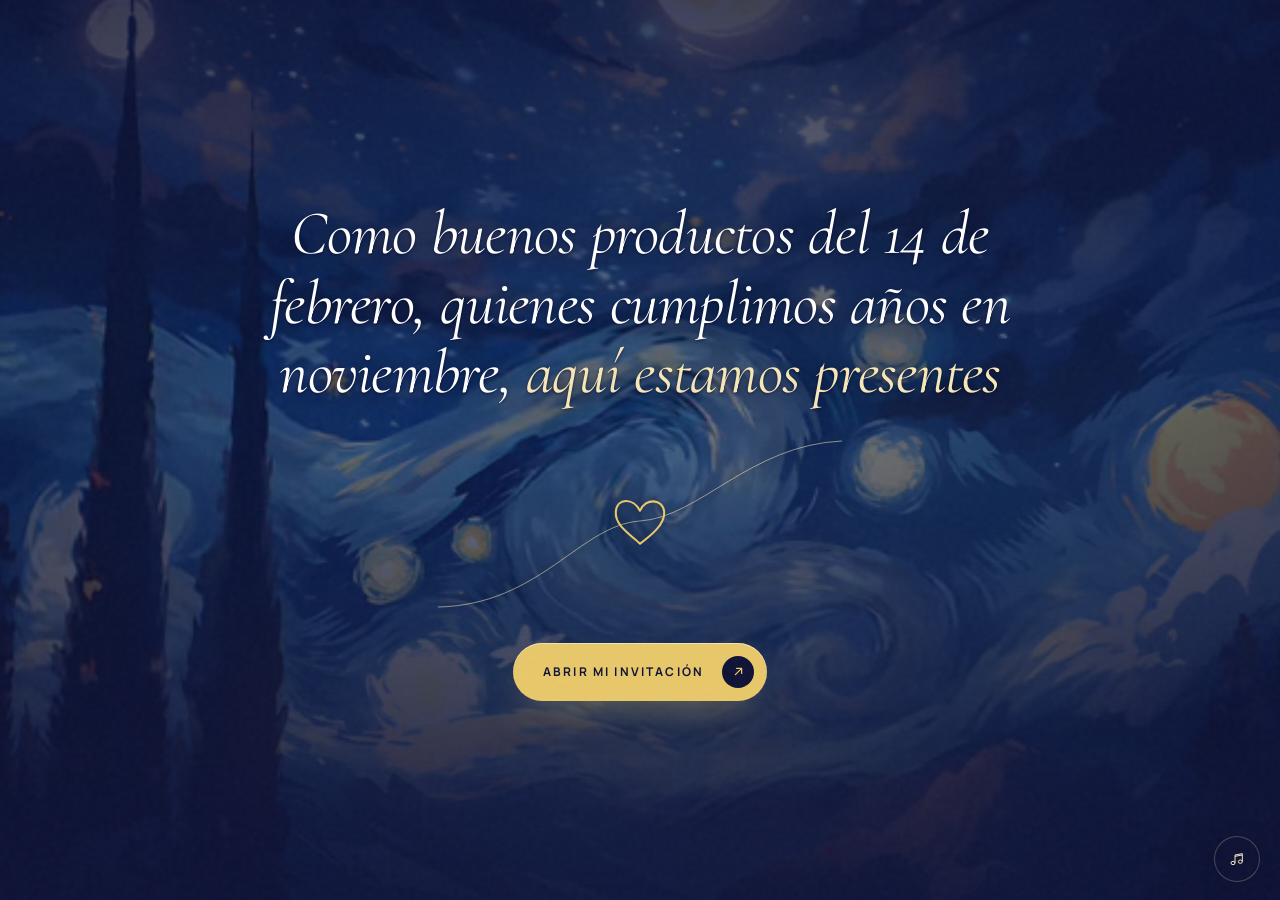
==== commit 107f20e3: "Add private RSVP dashboard backed by Cloudflare D1" ====
--- a/index.html
+++ b/index.html
@@ -375,7 +375,7 @@
         </div>
       </div>
     </section>
-    <!-- Confirmación por WhatsApp, al final. Número y textos en config.js (rsvp). -->
+    <!-- Confirmación al final: D1 al activar storageEnabled; WhatsApp como modo anterior. Textos en config.js (rsvp). -->
     <section class="rsvp theme-night" id="confirmar" aria-labelledby="rsvp-title" data-reveal>
       <div class="rsvp-inner">
         <svg class="heart rsvp-heart fade-up" style="--i:0" viewBox="0 0 60 56" aria-hidden="true"><path pathLength="1" d="M30 47C23 40 7 31 8 18C9 5 24 5 30 17C35 5 51 6 52 18C53 30 38 41 30 47Z"/></svg>
@@ -415,6 +415,7 @@
                 <textarea class="rsvp-input rsvp-textarea" id="rsvp-message" name="mensaje" rows="3" maxlength="300"></textarea>
               </div>
               <button class="button rsvp-submit" id="rsvp-submit" type="submit"><span class="rsvp-submit-text" id="rsvp-submit-text">Enviar respuesta</span> <span class="rsvp-wa" aria-hidden="true"><svg viewBox="0 0 24 24"><path d="M17.472 14.382c-.297-.149-1.758-.867-2.03-.967-.273-.099-.471-.148-.67.15-.197.297-.767.966-.94 1.164-.173.199-.347.223-.644.075-.297-.15-1.255-.463-2.39-1.475-.883-.788-1.48-1.761-1.653-2.059-.173-.297-.018-.458.13-.606.134-.133.298-.347.446-.52.149-.174.198-.298.298-.497.099-.198.05-.371-.025-.52-.075-.149-.669-1.612-.916-2.207-.242-.579-.487-.5-.669-.51-.173-.008-.371-.01-.57-.01-.198 0-.52.074-.792.372-.272.297-1.04 1.016-1.04 2.479 0 1.462 1.065 2.875 1.213 3.074.149.198 2.096 3.2 5.077 4.487.709.306 1.262.489 1.694.625.712.227 1.36.195 1.871.118.571-.085 1.758-.719 2.006-1.413.248-.694.248-1.289.173-1.413-.074-.124-.272-.198-.57-.347m-5.421 7.403h-.004a9.87 9.87 0 0 1-5.031-1.378l-.361-.214-3.741.982.998-3.648-.235-.374a9.86 9.86 0 0 1-1.51-5.26c.001-5.45 4.436-9.884 9.888-9.884 2.64 0 5.122 1.03 6.988 2.898a9.825 9.825 0 0 1 2.893 6.994c-.003 5.45-4.437 9.884-9.885 9.884m8.413-18.297A11.815 11.815 0 0 0 12.05 0C5.495 0 .16 5.335.157 11.892c0 2.096.547 4.142 1.588 5.945L.057 24l6.305-1.654a11.882 11.882 0 0 0 5.683 1.448h.005c6.554 0 11.89-5.335 11.893-11.893a11.821 11.821 0 0 0-3.48-8.413Z"/></svg></span></button>
+              <p class="rsvp-error" id="rsvp-submit-error" role="alert"></p>
             </div>
           </div>
         </form>
--- a/styles.css
+++ b/styles.css
@@ -23,7 +23,7 @@
 @supports (height:100svh) { :root { --screen-h:100svh; } }
 * { box-sizing:border-box; }
 html { background:var(--night); }
-body { margin:0; min-height:100vh; min-height:100svh; color:var(--paper); font-family:var(--sans); background:transparent; -webkit-font-smoothing:antialiased; text-rendering:optimizeLegibility; overflow-x:hidden; }
+body { margin:0; min-height:100vh; min-height:100svh; color:var(--paper); font-family:var(--sans); background:transparent; -webkit-font-smoothing:antialiased; text-rendering:optimizeLegibility; overflow-x:hidden; overflow-x:clip; }
 body::before { content:""; position:fixed; inset:0; pointer-events:none; z-index:60; opacity:.06; background-image:url("data:image/svg+xml,%3Csvg viewBox='0 0 180 180' xmlns='http://www.w3.org/2000/svg'%3E%3Cfilter id='n'%3E%3CfeTurbulence type='fractalNoise' baseFrequency='.8' numOctaves='3' stitchTiles='stitch'/%3E%3C/filter%3E%3Crect width='100%25' height='100%25' opacity='.5' filter='url(%23n)'/%3E%3C/svg%3E"); }
 [hidden] { display:none!important; }
 button { font:inherit; cursor:pointer; }
@@ -285,9 +285,9 @@
 .evolution-track:focus-visible { outline:2px solid var(--iris); outline-offset:-2px; border-radius:6px; }
 .evolution-card { grid-area:1 / 1; width:min(76vw,300px,var(--card-fit)); min-width:0; transform:translate(calc(var(--depth,0) * 5px),calc(var(--depth,0) * 7px)) rotate(var(--tilt,0deg)) scale(calc(1 - var(--depth,0) * .025)); transform-origin:50% 75%; pointer-events:none; }
 .evolution-card.is-active { pointer-events:auto; }
-.evolution-card.is-dragging { transform:translateX(var(--drag-x,0px)) rotate(var(--drag-rotate,0deg)); transition:none!important; }
-.evolution-card.is-departing { transform:translateX(var(--swipe-exit)) rotate(var(--swipe-rotate)) scale(1.03); opacity:0; }
-.evolution-card.is-resetting { transition:none!important; }
+.evolution-card.is-dragging { transform:translateX(var(--drag-x,0px)) rotate(calc(var(--tilt,0deg) + var(--drag-rotate,0deg))); transition:none!important; will-change:transform; }
+.evolution-card.is-departing { transform:translateX(var(--swipe-exit)) rotate(var(--swipe-rotate)) scale(1.03); opacity:0; pointer-events:none; will-change:transform,opacity; }
+.evolution-card.is-resetting { opacity:0!important; transition:none!important; }
 .evolution-figure { margin:0; padding:9px 9px 16px; background:#FFFEFA; box-shadow:0 2px 3px rgba(28,33,70,.15),0 18px 32px -18px rgba(28,33,70,.55); }
 .evolution-photo { position:relative; aspect-ratio:4 / 5; overflow:hidden; background:#E8EAF2; }
 .evolution-photo img, .evolution-ph { position:absolute; inset:0; width:100%; height:100%; }
@@ -577,6 +577,7 @@
 .rsvp-error { display:flex; align-items:center; gap:8px; margin:10px 0 0; font-size:14px; font-weight:600; line-height:1.4; color:#F7BBB2; }
 .rsvp-error::before { content:"!"; display:grid; place-items:center; width:18px; height:18px; flex:none; border-radius:50%; background:#F0A69C; color:var(--night); font-size:12px; font-weight:800; }
 .rsvp-error:empty { display:none; }
+#rsvp-submit-error { margin-top:16px; }
 /* Opciones de asistencia: radios nativos (funcionan con flechas del teclado) con aspecto propio */
 .rsvp-options { display:grid; grid-template-columns:repeat(2,minmax(0,1fr)); gap:12px; }
 .rsvp-option { position:relative; display:block; cursor:pointer; }
@@ -1234,6 +1235,16 @@
 .footer-thanks .closing-back { margin:0 auto 26px; opacity:1; transform:none; }
 
 /* ---------- Celular ---------- */
+@media (pointer:coarse), (max-width:849px) {
+  /* En teléfonos, el gesto vertical pertenece a la página y no a cada panel. */
+  .sheet { overflow:clip; touch-action:pan-y; -webkit-backdrop-filter:none; backdrop-filter:none; }
+  .karaoke-panel { overflow:clip; }
+  .theme-white { background:rgba(26,30,70,.84); }
+  .theme-cafe { background:rgba(56,38,28,.84); }
+  .theme-arena { background:rgba(58,36,50,.84); }
+  .sky-art, .sky-swirl, .sky-glint, .sky-glint::before, .sky-dots i, .motes i { animation:none!important; }
+  .sky-art { will-change:auto; translate:-50% 0; }
+}
 @media(max-width:849px), (orientation:landscape) and (max-height:500px) and (pointer:coarse) {
   .entry-lead { max-width:13em; font-size:clamp(30px,8.4vw,40px); margin-bottom:30px; }
   .cover-name { font-size:clamp(42px,11.5vw,58px); max-width:calc(100% - 24px); }
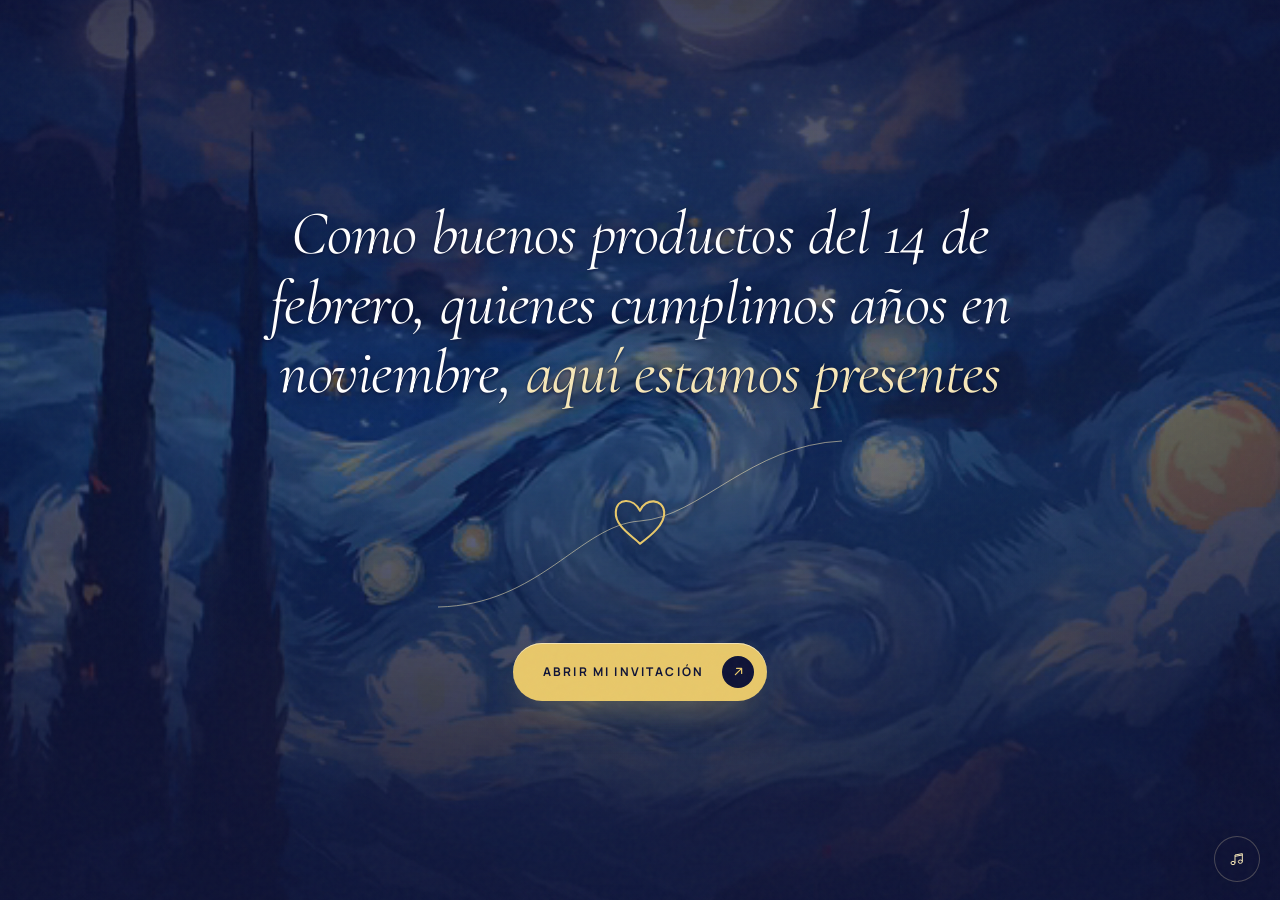
==== commit 918b41be: "Add WhatsApp share preview image" ====
--- a/index.html
+++ b/index.html
@@ -6,13 +6,19 @@
   <meta name="theme-color" content="#1B2155">
   <meta name="description" content="La alegría de coincidir. Una invitación para celebrar con mis personas favoritas.">
   <title>La alegría de coincidir · Invitación de cumpleaños</title>
-  <!-- Vista previa al compartir el enlace (WhatsApp, redes): mismo título y descripción de la invitación -->
+  <!-- Vista previa para WhatsApp y redes: imagen pública con URL absoluta. -->
   <meta property="og:type" content="website">
   <meta property="og:locale" content="es_MX">
+  <meta property="og:url" content="https://noche-estrellada.rotfstudio.com/">
   <meta property="og:title" content="La alegría de coincidir · Invitación de cumpleaños">
   <meta property="og:description" content="La alegría de coincidir. Una invitación para celebrar con mis personas favoritas.">
-  <!-- PENDIENTE al publicar: imagen para la vista previa con la dirección completa del sitio, por ejemplo
-       <meta property="og:image" content="https://TU-DOMINIO/assets/compartir.jpg"> (1200 × 630 px) -->
+  <meta property="og:image" content="https://noche-estrellada.rotfstudio.com/assets/compartir.jpg">
+  <meta property="og:image:secure_url" content="https://noche-estrellada.rotfstudio.com/assets/compartir.jpg">
+  <meta property="og:image:type" content="image/jpeg">
+  <meta property="og:image:width" content="1200">
+  <meta property="og:image:height" content="630">
+  <meta property="og:image:alt" content="Victoria y la invitación La alegría de coincidir, 07 de noviembre a las 16:00 h">
+  <meta name="twitter:card" content="summary_large_image">
   <link rel="icon" href="data:image/svg+xml,%3Csvg xmlns='http://www.w3.org/2000/svg' viewBox='0 0 64 64'%3E%3Crect width='64' height='64' rx='14' fill='%230F1336'/%3E%3Cpath d='M32 50C25 43 9 34 10 21C11 8 26 8 32 20C37 8 53 9 54 21C55 33 40 44 32 50Z' fill='none' stroke='%23E8C86A' stroke-width='4.5' stroke-linejoin='round'/%3E%3C/svg%3E">
   <link rel="stylesheet" href="styles.css?v=20261016-iphone">
   <script src="config.js?v=20261016-iphone" defer></script>
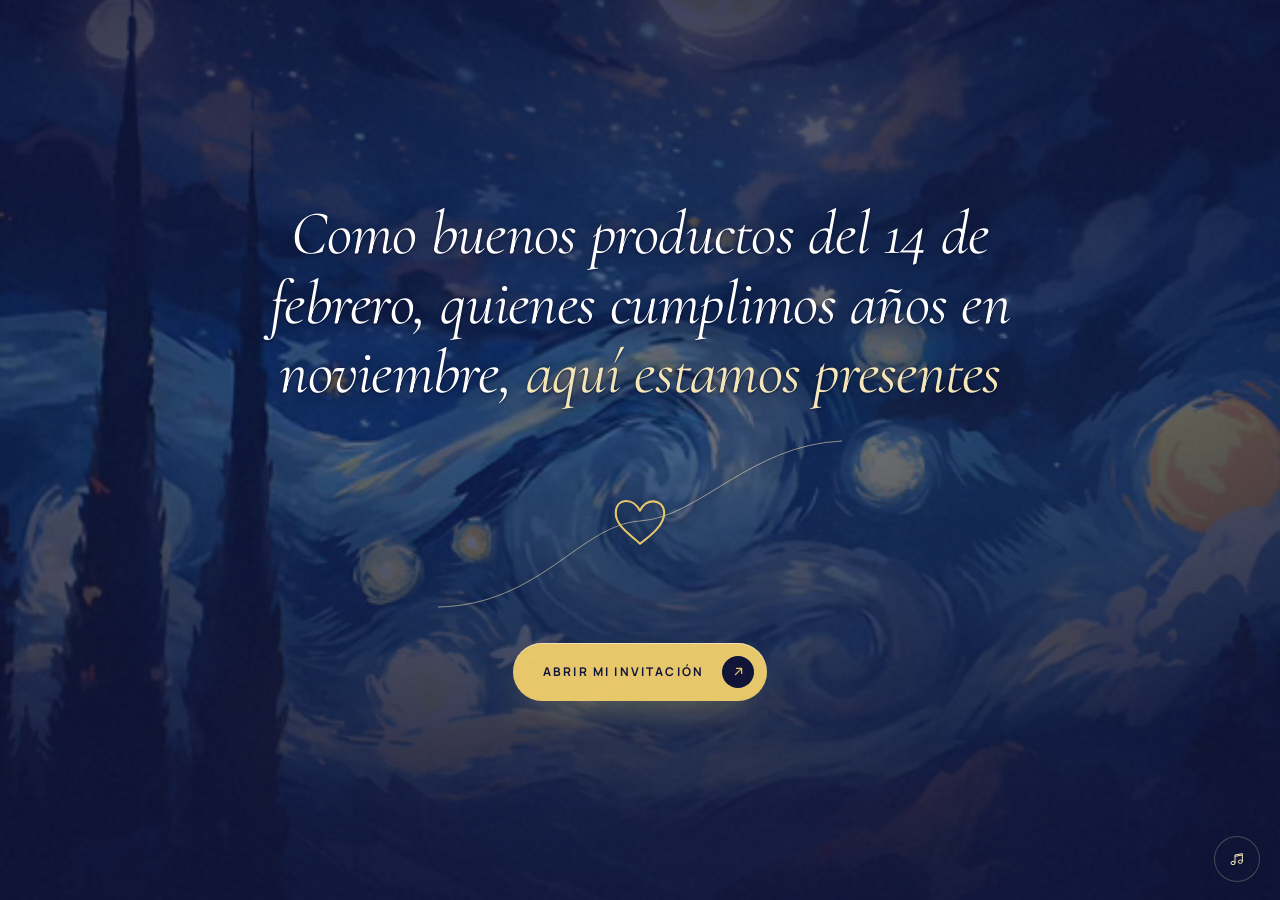
==== commit c30a6442: "Remove WhatsApp RSVP flow and use direct submit icon" ====
--- a/index.html
+++ b/index.html
@@ -12,17 +12,17 @@
   <meta property="og:url" content="https://noche-estrellada.rotfstudio.com/">
   <meta property="og:title" content="La alegría de coincidir · Invitación de cumpleaños">
   <meta property="og:description" content="La alegría de coincidir. Una invitación para celebrar con mis personas favoritas.">
-  <meta property="og:image" content="https://noche-estrellada.rotfstudio.com/assets/compartir.jpg">
-  <meta property="og:image:secure_url" content="https://noche-estrellada.rotfstudio.com/assets/compartir.jpg">
+  <meta property="og:image" content="https://noche-estrellada.rotfstudio.com/assets/compartir.jpg?v=20261016b">
+  <meta property="og:image:secure_url" content="https://noche-estrellada.rotfstudio.com/assets/compartir.jpg?v=20261016b">
   <meta property="og:image:type" content="image/jpeg">
   <meta property="og:image:width" content="1200">
   <meta property="og:image:height" content="630">
-  <meta property="og:image:alt" content="Victoria y la invitación La alegría de coincidir, 07 de noviembre a las 16:00 h">
+  <meta property="og:image:alt" content="Cielo pintado de noche con la invitación La alegría de coincidir de Victoria, 07 de noviembre a las 16:00 h">
   <meta name="twitter:card" content="summary_large_image">
   <link rel="icon" href="data:image/svg+xml,%3Csvg xmlns='http://www.w3.org/2000/svg' viewBox='0 0 64 64'%3E%3Crect width='64' height='64' rx='14' fill='%230F1336'/%3E%3Cpath d='M32 50C25 43 9 34 10 21C11 8 26 8 32 20C37 8 53 9 54 21C55 33 40 44 32 50Z' fill='none' stroke='%23E8C86A' stroke-width='4.5' stroke-linejoin='round'/%3E%3C/svg%3E">
-  <link rel="stylesheet" href="styles.css?v=20261016-iphone">
-  <script src="config.js?v=20261016-iphone" defer></script>
-  <script src="script.js?v=20261016-iphone" defer></script>
+  <link rel="stylesheet" href="styles.css?v=20261016-direct">
+  <script src="config.js?v=20261016-direct" defer></script>
+  <script src="script.js?v=20261016-direct" defer></script>
 </head>
 <body>
   <!-- Fondo de toda la invitación: cielo pintado y luces doradas que suben -->
@@ -381,7 +381,7 @@
         </div>
       </div>
     </section>
-    <!-- Confirmación al final: D1 al activar storageEnabled; WhatsApp como modo anterior. Textos en config.js (rsvp). -->
+    <!-- Confirmación al final: se guarda directamente en Cloudflare D1. Textos en config.js (rsvp). -->
     <section class="rsvp theme-night" id="confirmar" aria-labelledby="rsvp-title" data-reveal>
       <div class="rsvp-inner">
         <svg class="heart rsvp-heart fade-up" style="--i:0" viewBox="0 0 60 56" aria-hidden="true"><path pathLength="1" d="M30 47C23 40 7 31 8 18C9 5 24 5 30 17C35 5 51 6 52 18C53 30 38 41 30 47Z"/></svg>
@@ -420,7 +420,7 @@
                 <label class="rsvp-label" for="rsvp-message"><span id="rsvp-message-label">Déjame un mensaje</span> <span class="rsvp-optional" id="rsvp-optional">Opcional</span></label>
                 <textarea class="rsvp-input rsvp-textarea" id="rsvp-message" name="mensaje" rows="3" maxlength="300"></textarea>
               </div>
-              <button class="button rsvp-submit" id="rsvp-submit" type="submit"><span class="rsvp-submit-text" id="rsvp-submit-text">Enviar respuesta</span> <span class="rsvp-wa" aria-hidden="true"><svg viewBox="0 0 24 24"><path d="M17.472 14.382c-.297-.149-1.758-.867-2.03-.967-.273-.099-.471-.148-.67.15-.197.297-.767.966-.94 1.164-.173.199-.347.223-.644.075-.297-.15-1.255-.463-2.39-1.475-.883-.788-1.48-1.761-1.653-2.059-.173-.297-.018-.458.13-.606.134-.133.298-.347.446-.52.149-.174.198-.298.298-.497.099-.198.05-.371-.025-.52-.075-.149-.669-1.612-.916-2.207-.242-.579-.487-.5-.669-.51-.173-.008-.371-.01-.57-.01-.198 0-.52.074-.792.372-.272.297-1.04 1.016-1.04 2.479 0 1.462 1.065 2.875 1.213 3.074.149.198 2.096 3.2 5.077 4.487.709.306 1.262.489 1.694.625.712.227 1.36.195 1.871.118.571-.085 1.758-.719 2.006-1.413.248-.694.248-1.289.173-1.413-.074-.124-.272-.198-.57-.347m-5.421 7.403h-.004a9.87 9.87 0 0 1-5.031-1.378l-.361-.214-3.741.982.998-3.648-.235-.374a9.86 9.86 0 0 1-1.51-5.26c.001-5.45 4.436-9.884 9.888-9.884 2.64 0 5.122 1.03 6.988 2.898a9.825 9.825 0 0 1 2.893 6.994c-.003 5.45-4.437 9.884-9.885 9.884m8.413-18.297A11.815 11.815 0 0 0 12.05 0C5.495 0 .16 5.335.157 11.892c0 2.096.547 4.142 1.588 5.945L.057 24l6.305-1.654a11.882 11.882 0 0 0 5.683 1.448h.005c6.554 0 11.89-5.335 11.893-11.893a11.821 11.821 0 0 0-3.48-8.413Z"/></svg></span></button>
+              <button class="button rsvp-submit" id="rsvp-submit" type="submit"><span class="rsvp-submit-text" id="rsvp-submit-text">Enviar respuesta</span> <span class="rsvp-send-icon" aria-hidden="true"><svg viewBox="0 0 24 24"><path d="m5 12.5 4.5 4.5L19 7.5"/></svg></span></button>
               <p class="rsvp-error" id="rsvp-submit-error" role="alert"></p>
             </div>
           </div>
@@ -435,7 +435,6 @@
           </div>
           <h3 class="thanks-title" id="rsvp-thanks-title" tabindex="-1"></h3>
           <p class="thanks-text" id="rsvp-thanks-text"></p>
-          <p class="thanks-reminder" id="rsvp-thanks-reminder"></p>
           <button class="thanks-edit" id="rsvp-edit" type="button">Cambiar mi respuesta</button>
         </div>
       </div>
--- a/styles.css
+++ b/styles.css
@@ -592,9 +592,8 @@
 .rsvp-option input:checked + .rsvp-option-box .rsvp-option-text { color:#fff; }
 .rsvp-option input:focus-visible + .rsvp-option-box { outline:2px solid var(--butter); outline-offset:4px; }
 .rsvp-submit { width:100%; margin-top:6px; justify-content:space-between; gap:14px; text-align:left; text-shadow:none; }
-/* Logotipo de WhatsApp relleno: se reconoce aun en tamaño pequeño */
-.rsvp-submit .rsvp-wa { width:36px; height:36px; }
-.rsvp-submit .rsvp-wa svg { width:19px; height:19px; fill:currentColor; stroke:none; }
+.rsvp-submit .rsvp-send-icon { width:36px; height:36px; }
+.rsvp-submit .rsvp-send-icon svg { width:19px; height:19px; fill:none; stroke:currentColor; stroke-width:2.4; stroke-linecap:round; stroke-linejoin:round; }
 .rsvp-submit .rsvp-submit-text { display:inline; width:auto; height:auto; border-radius:0; background:none; color:inherit; font-size:inherit; font-weight:inherit; letter-spacing:inherit; line-height:1.35; }
 .rsvp-submit:hover span { transform:scale(1.08); }
 .rsvp-submit:hover .rsvp-submit-text { transform:none; }
@@ -630,8 +629,6 @@
 .thanks-title .tw { display:inline-block; }
 .thanks-title, .thanks-text { font-variant-numeric:lining-nums; }
 .thanks-text { max-width:26rem; margin:0 auto; font-family:var(--serif); font-weight:500; font-size:21px; line-height:1.55; color:rgba(244,245,253,.88); text-wrap:pretty; }
-.thanks-reminder { max-width:26rem; margin:18px auto 0; font-family:var(--serif); font-style:italic; font-size:19px; line-height:1.45; color:var(--butter-soft); text-wrap:balance; }
-.thanks-reminder:empty { display:none; }
 .thanks-edit { margin:32px auto 0; min-height:44px; padding:10px 20px; border:1px solid rgba(246,231,184,.3); border-radius:999px; background:rgba(13,17,50,.5); color:var(--butter-soft); font-size:11px; font-weight:700; letter-spacing:.2em; text-transform:uppercase; text-shadow:none; transition:border-color .3s ease,background .3s ease; }
 .thanks-edit:hover { border-color:var(--butter); background:rgba(232,200,106,.12); }
 @keyframes heart-fill { from { opacity:0; transform:scale(.55); } 60% { opacity:var(--fill-o); transform:scale(1.14); } to { opacity:var(--fill-o); transform:scale(1); } }
@@ -648,7 +645,6 @@
   .rsvp-thanks.is-in .thanks-sparks i { animation:spark 1.5s calc(.75s + var(--t)) var(--ease) both; }
   .rsvp-thanks.is-in .thanks-title .tw { animation:word .9s calc(.3s + var(--i) * .08s) var(--ease) both; }
   .rsvp-thanks.is-in .thanks-text { animation:rise 1s .7s var(--ease) both; }
-  .rsvp-thanks.is-in .thanks-reminder { animation:rise 1s .85s var(--ease) both; }
   .rsvp-thanks.is-in .thanks-edit { animation:rise 1s 1.05s var(--ease) both; }
 }
 
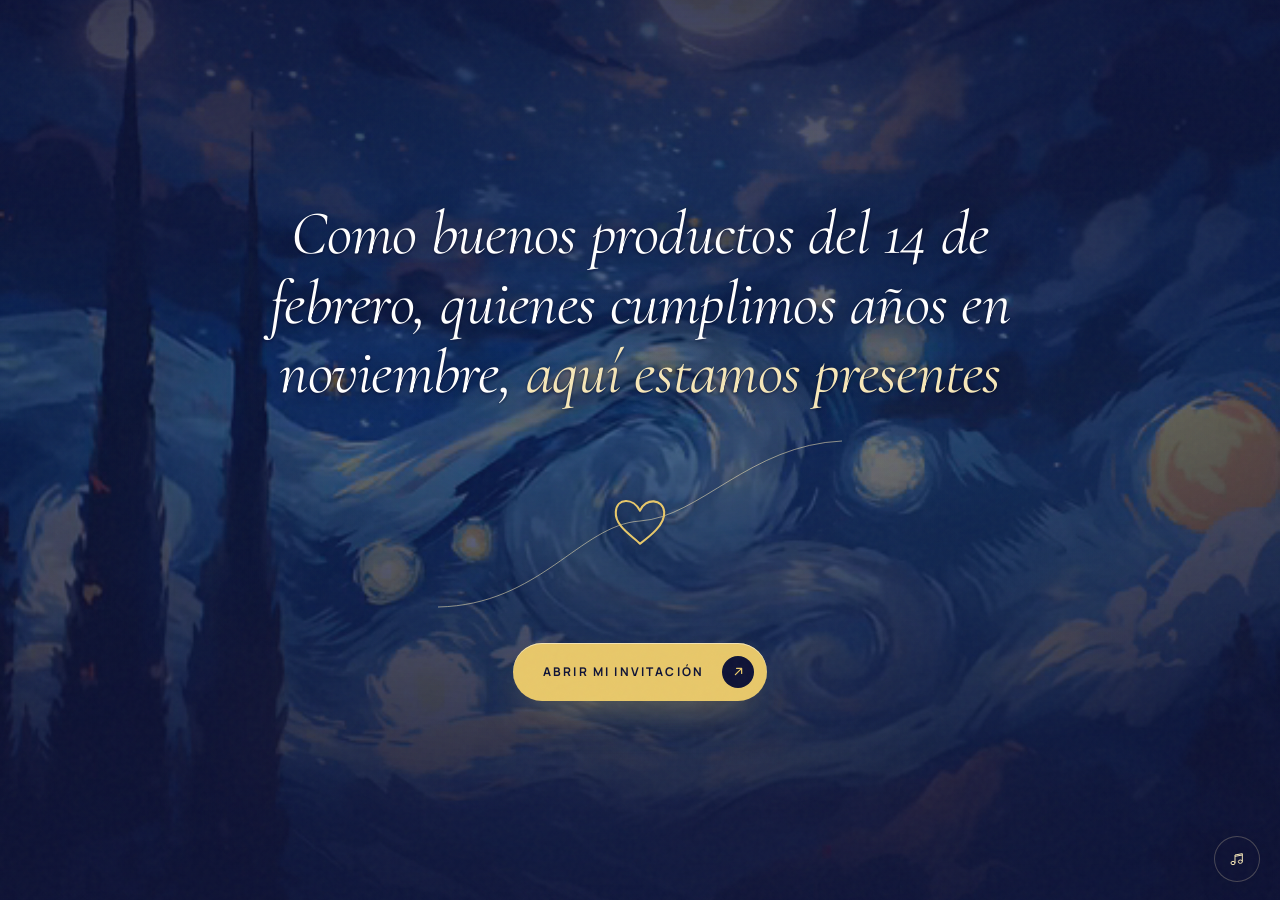
==== commit 31590624: "Add Leo and Ángel to memories carousel" ====
--- a/index.html
+++ b/index.html
@@ -21,7 +21,7 @@
   <meta name="twitter:card" content="summary_large_image">
   <link rel="icon" href="data:image/svg+xml,%3Csvg xmlns='http://www.w3.org/2000/svg' viewBox='0 0 64 64'%3E%3Crect width='64' height='64' rx='14' fill='%230F1336'/%3E%3Cpath d='M32 50C25 43 9 34 10 21C11 8 26 8 32 20C37 8 53 9 54 21C55 33 40 44 32 50Z' fill='none' stroke='%23E8C86A' stroke-width='4.5' stroke-linejoin='round'/%3E%3C/svg%3E">
   <link rel="stylesheet" href="styles.css?v=20261016-direct">
-  <script src="config.js?v=20261016-direct" defer></script>
+  <script src="config.js?v=20261016-album10" defer></script>
   <script src="script.js?v=20261016-direct" defer></script>
 </head>
 <body>
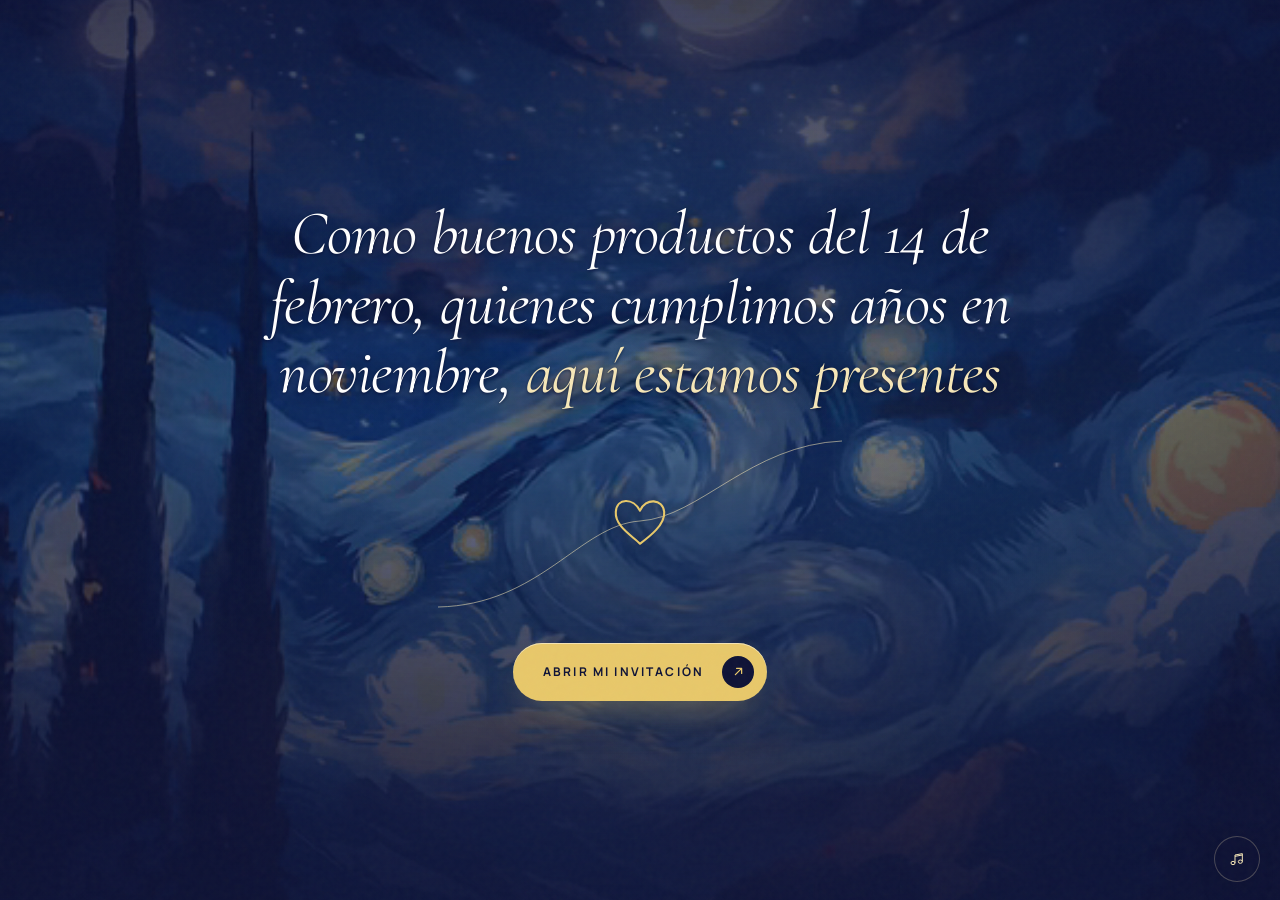
==== commit 2c71ef8d: "Refresh cached album photo URL" ====
--- a/index.html
+++ b/index.html
@@ -21,7 +21,7 @@
   <meta name="twitter:card" content="summary_large_image">
   <link rel="icon" href="data:image/svg+xml,%3Csvg xmlns='http://www.w3.org/2000/svg' viewBox='0 0 64 64'%3E%3Crect width='64' height='64' rx='14' fill='%230F1336'/%3E%3Cpath d='M32 50C25 43 9 34 10 21C11 8 26 8 32 20C37 8 53 9 54 21C55 33 40 44 32 50Z' fill='none' stroke='%23E8C86A' stroke-width='4.5' stroke-linejoin='round'/%3E%3C/svg%3E">
   <link rel="stylesheet" href="styles.css?v=20261016-direct">
-  <script src="config.js?v=20261016-album10" defer></script>
+  <script src="config.js?v=20261016-album10b" defer></script>
   <script src="script.js?v=20261016-direct" defer></script>
 </head>
 <body>
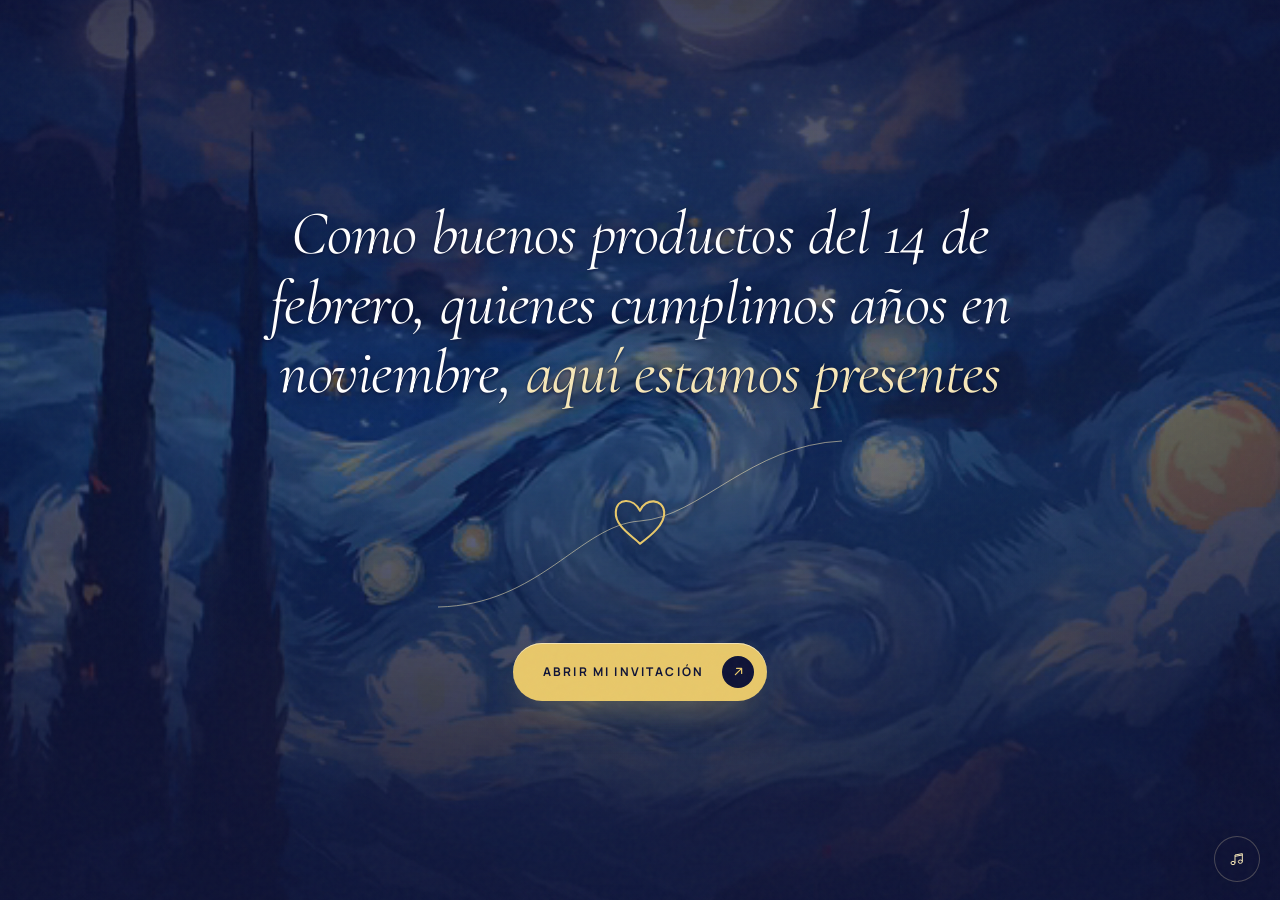
==== commit 23b9628d: "Add English birthday invitation variant" ====
--- a/index.html
+++ b/index.html
@@ -22,7 +22,8 @@
   <link rel="icon" href="data:image/svg+xml,%3Csvg xmlns='http://www.w3.org/2000/svg' viewBox='0 0 64 64'%3E%3Crect width='64' height='64' rx='14' fill='%230F1336'/%3E%3Cpath d='M32 50C25 43 9 34 10 21C11 8 26 8 32 20C37 8 53 9 54 21C55 33 40 44 32 50Z' fill='none' stroke='%23E8C86A' stroke-width='4.5' stroke-linejoin='round'/%3E%3C/svg%3E">
   <link rel="stylesheet" href="styles.css?v=20261016-direct">
   <script src="config.js?v=20261016-album10b" defer></script>
-  <script src="script.js?v=20261016-direct" defer></script>
+  <script src="script.js?v=20261016-i18n" defer></script>
+  <link rel="alternate" hreflang="en" href="https://noche-estrellada.rotfstudio.com/en/">
 </head>
 <body>
   <!-- Fondo de toda la invitación: cielo pintado y luces doradas que suben -->
